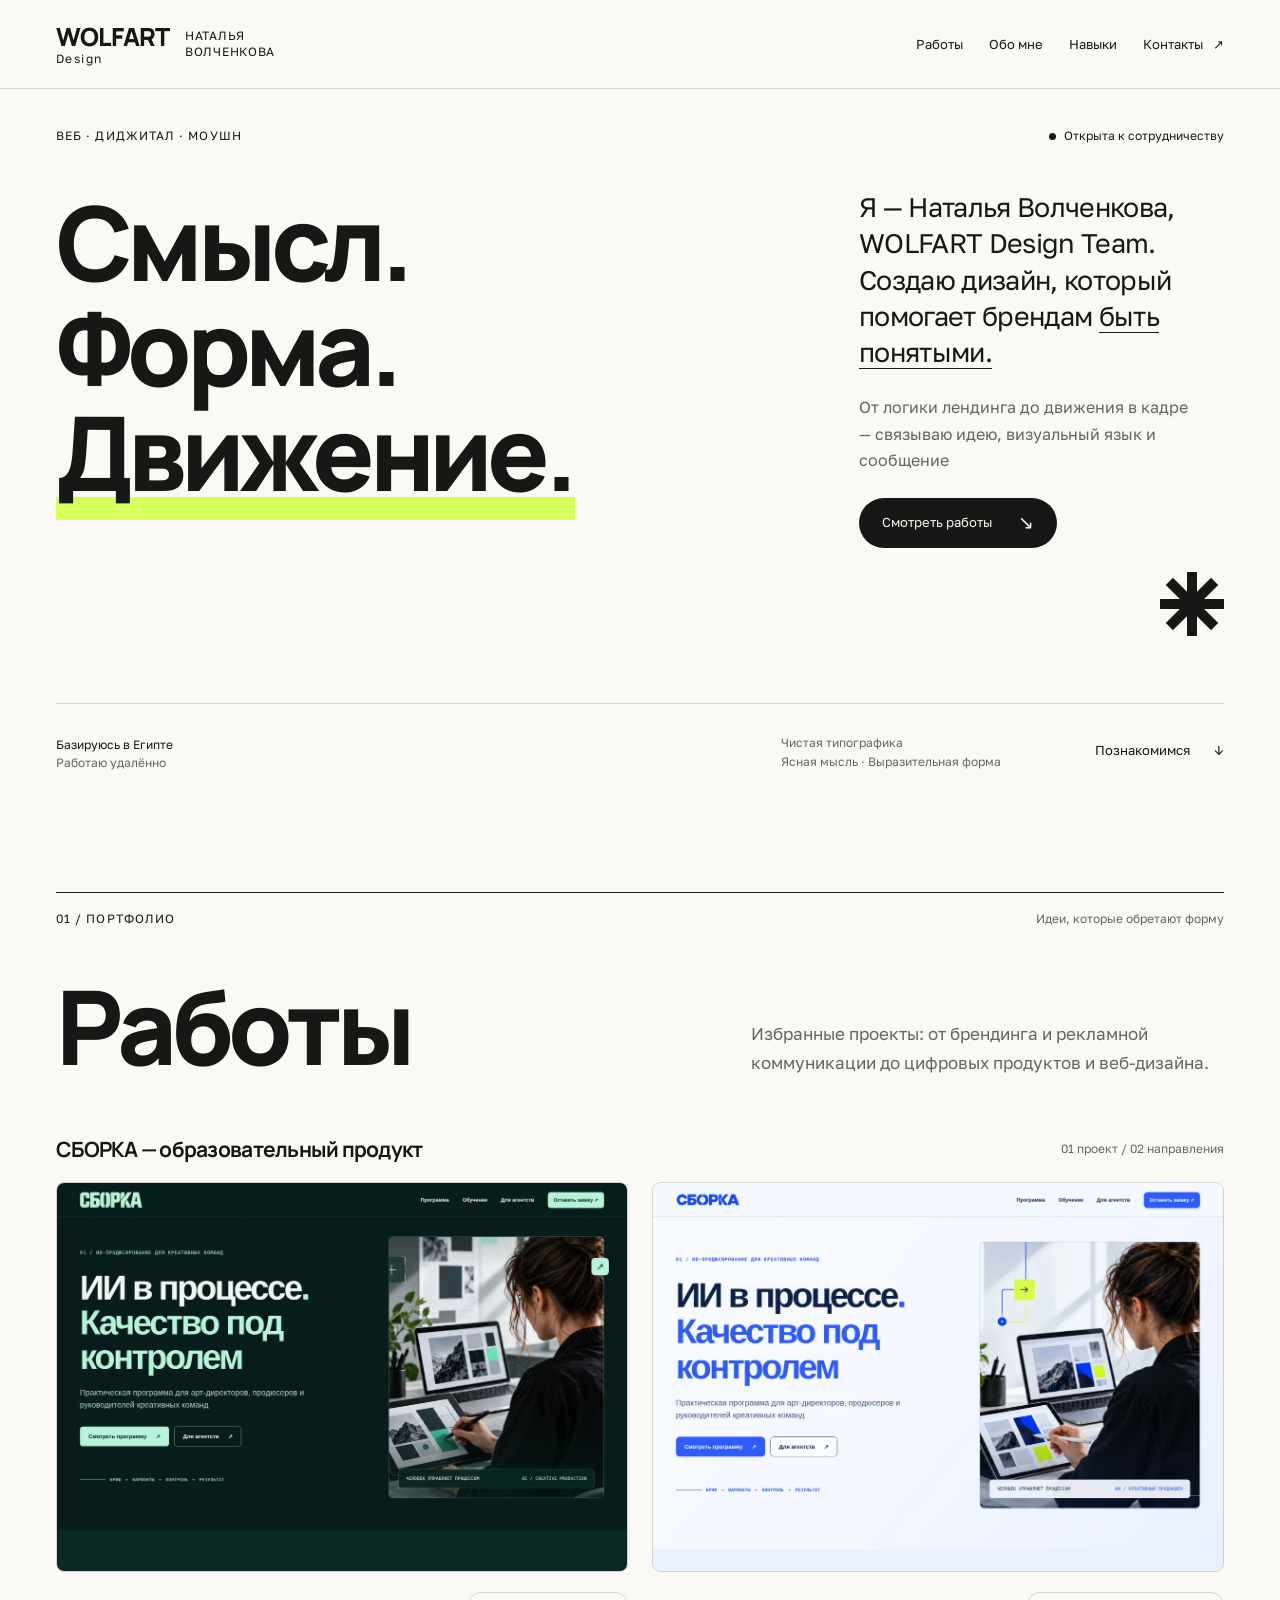
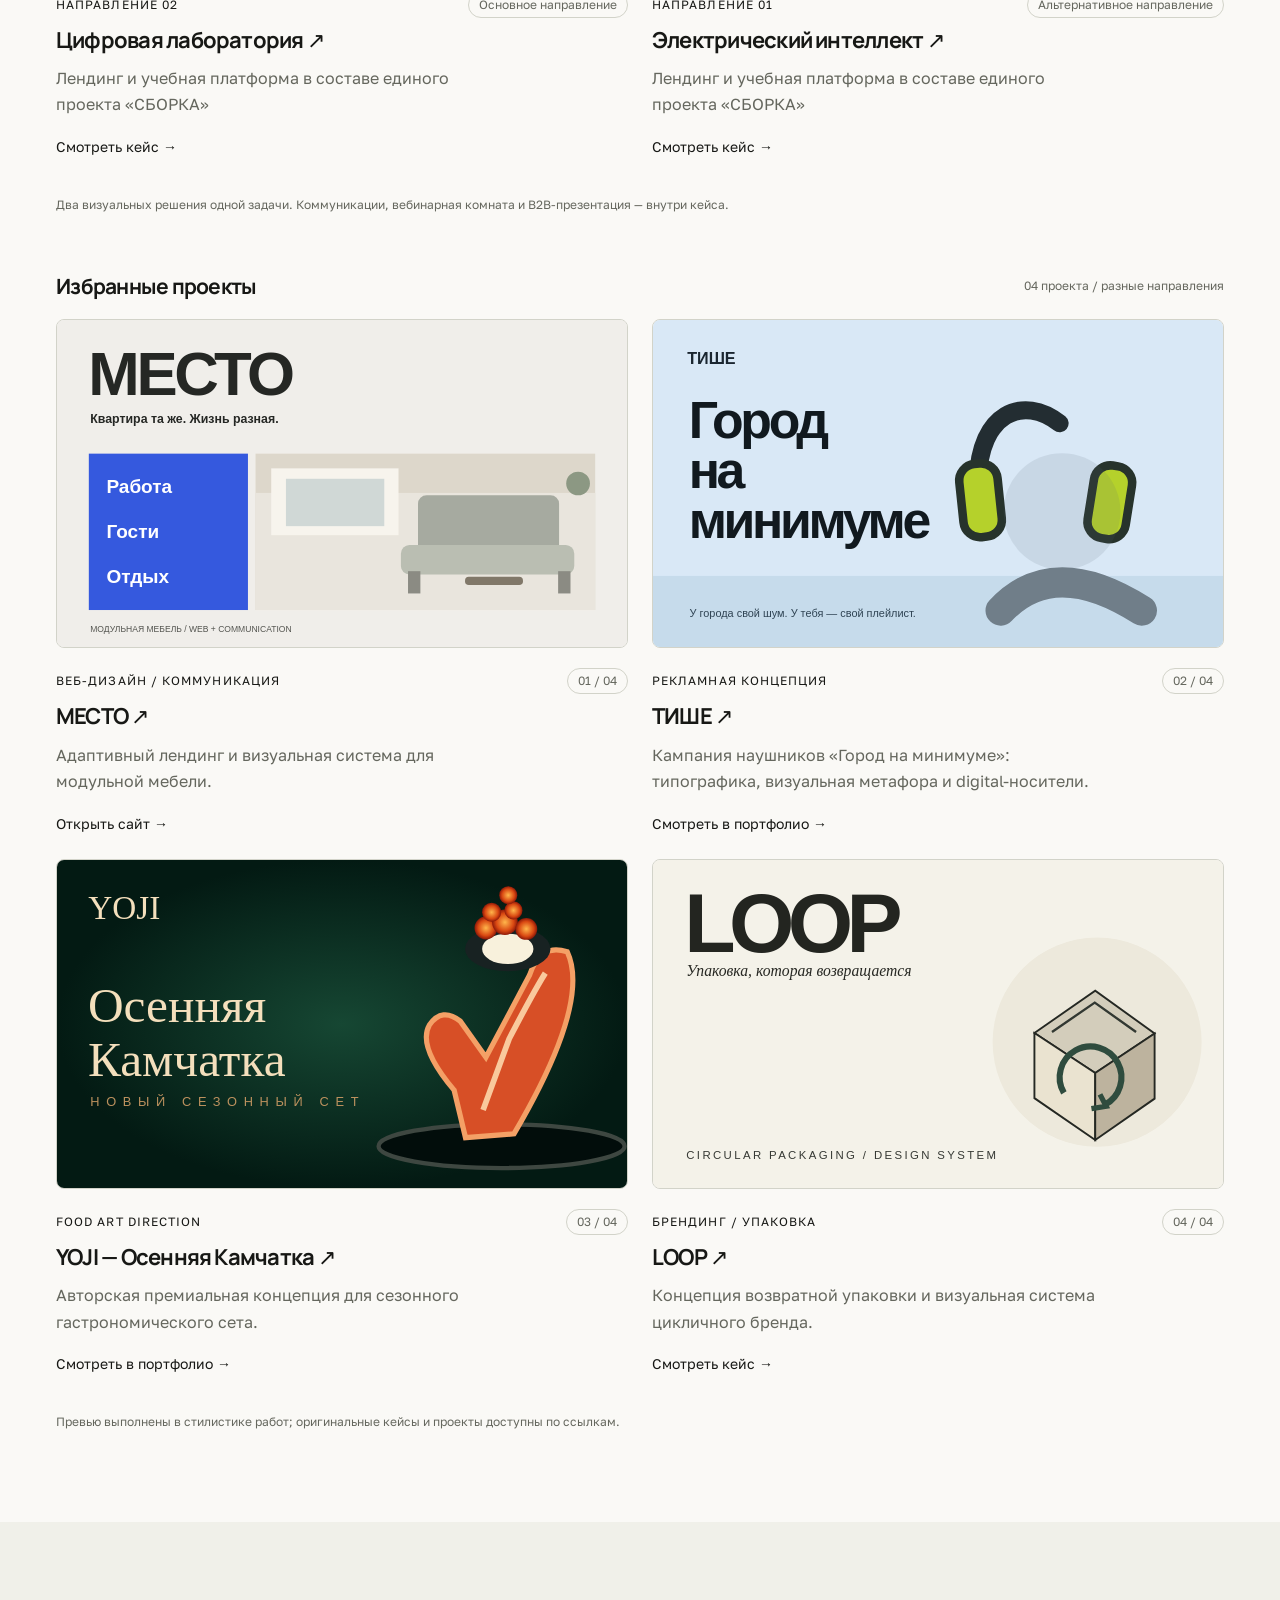
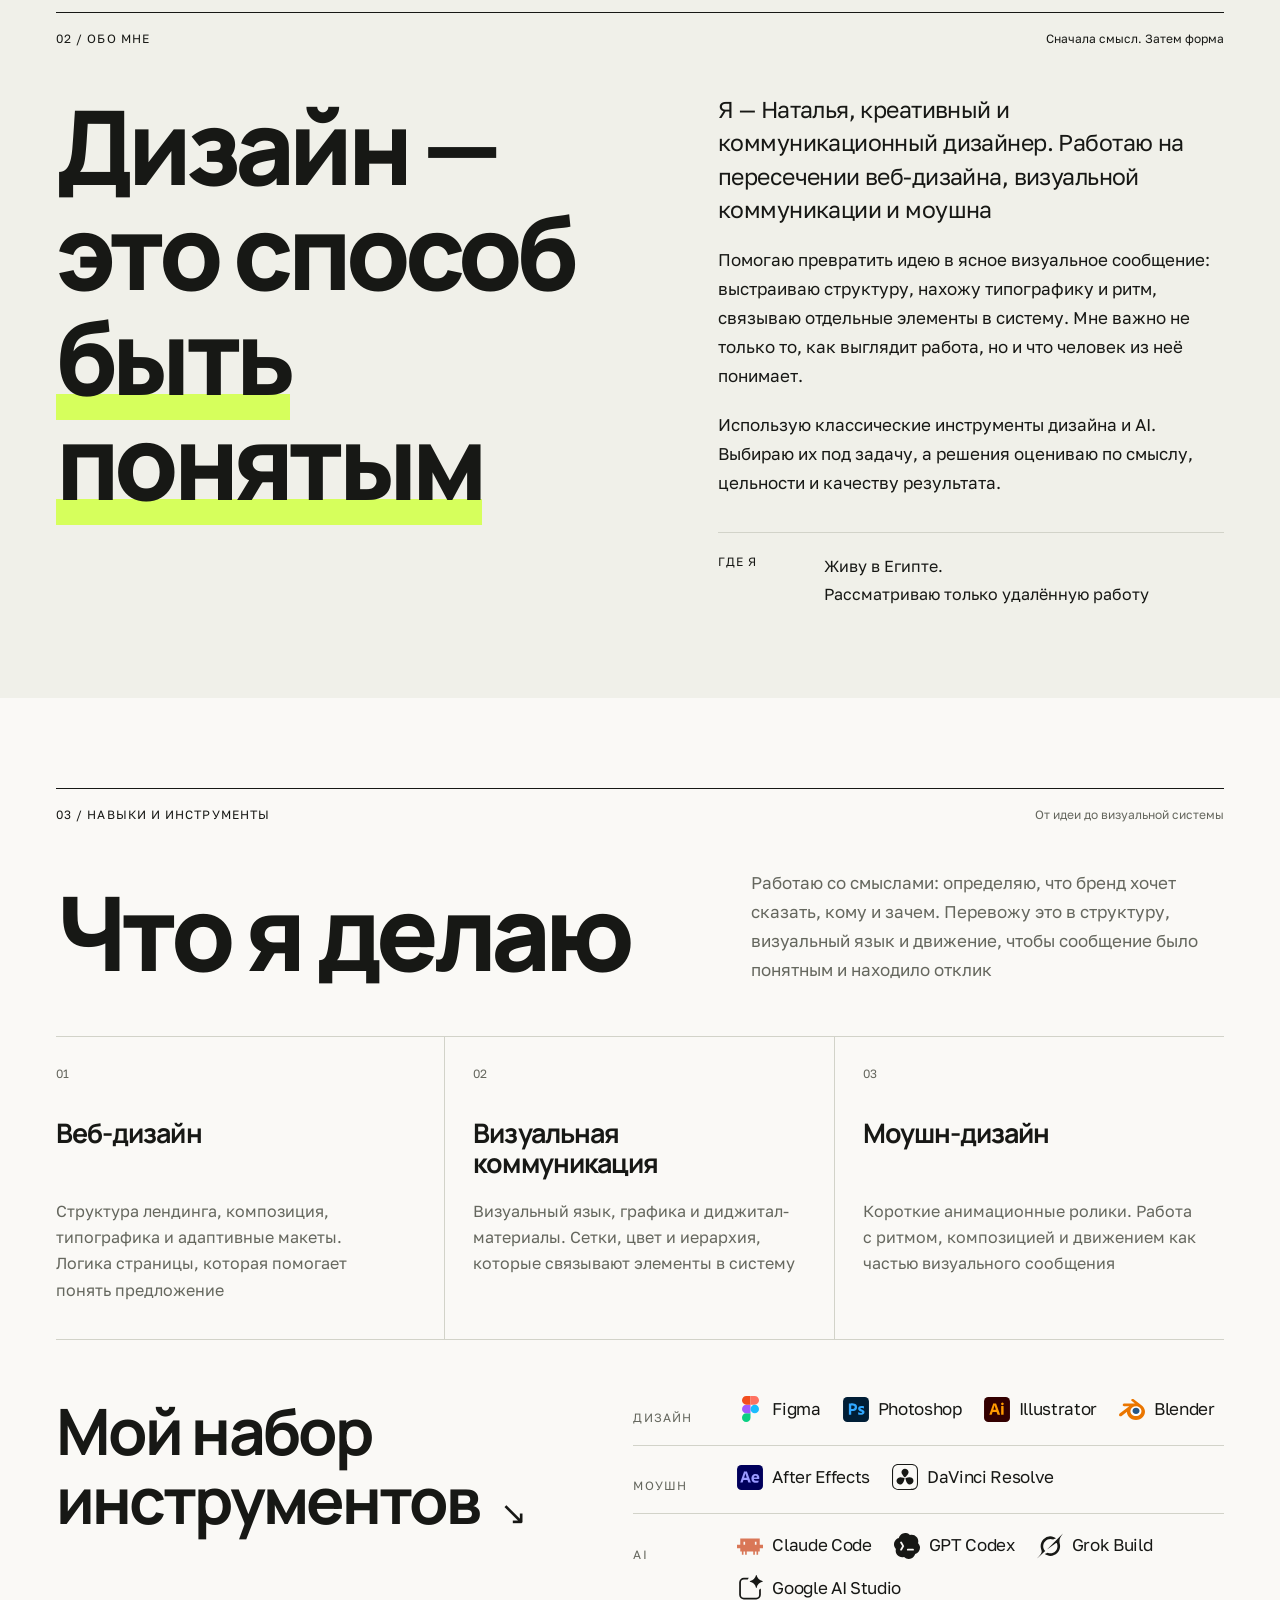
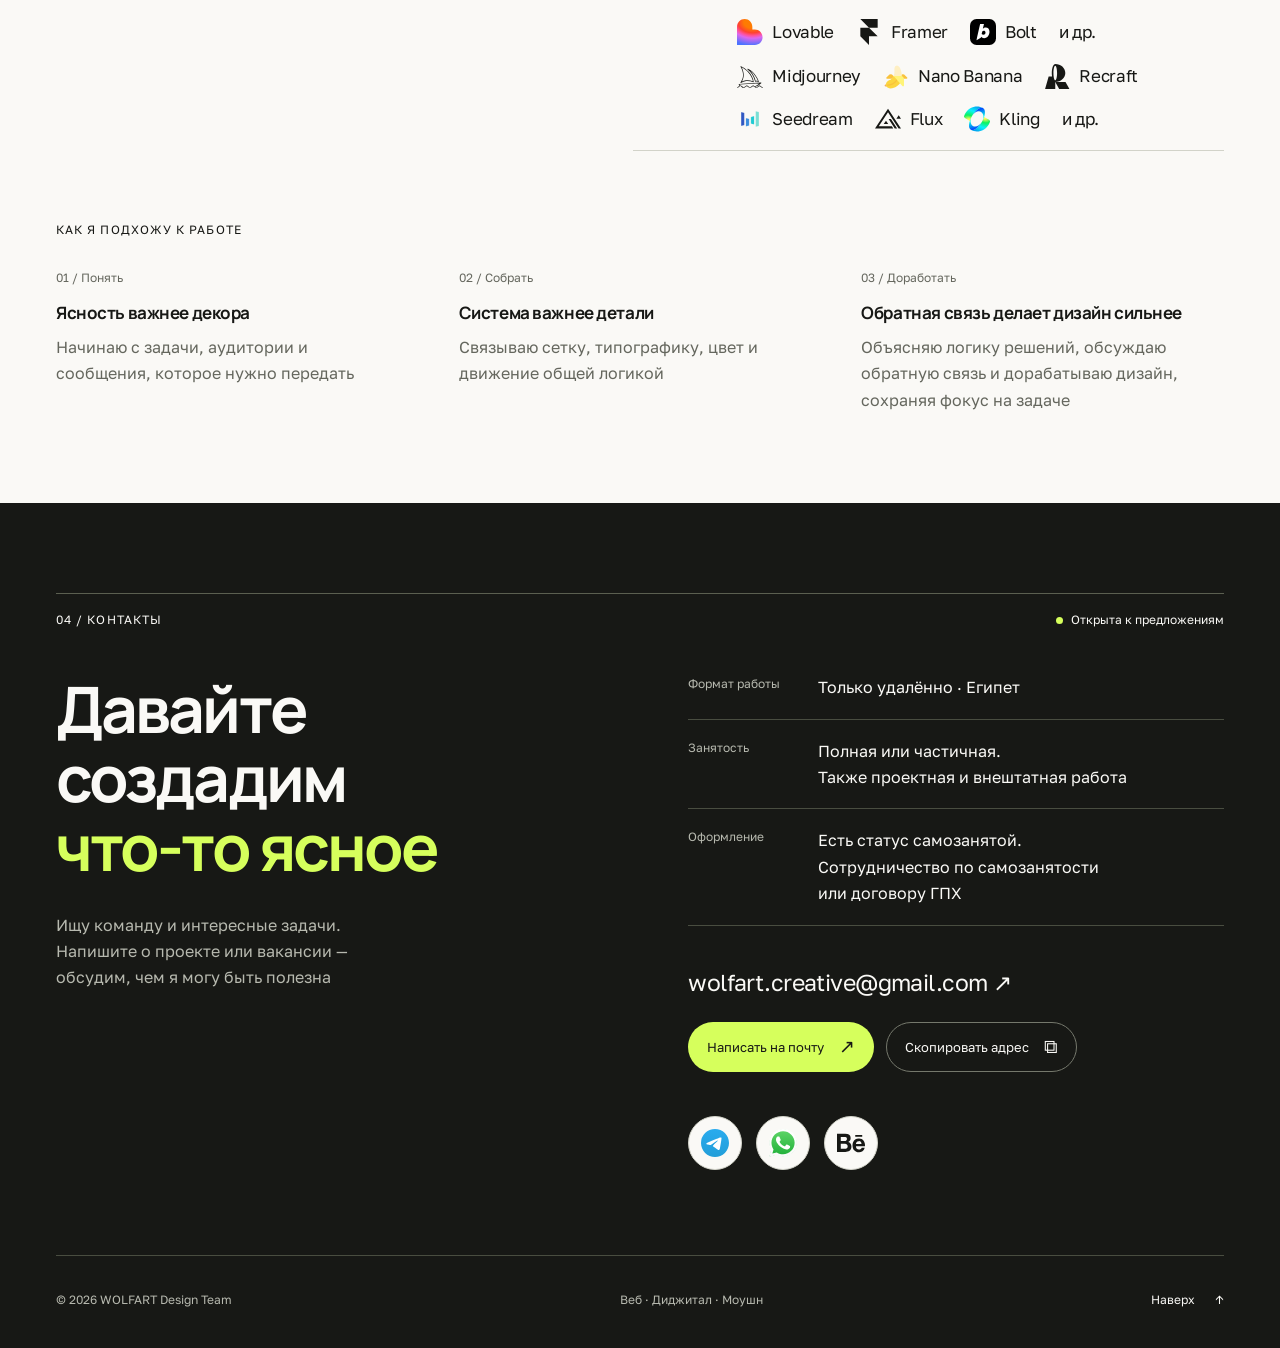
==== index.html @ 4d8ac39a "Expand SMYSL portfolio with four featured projects" ====
<!doctype html>
<html lang="ru">
<head>
  <meta charset="utf-8">
  <meta name="viewport" content="width=device-width, initial-scale=1">
  <meta name="theme-color" content="#faf9f6">
  <title>Наталья Волченкова — веб, коммуникационный и моушн-дизайн</title>
  <meta name="description" content="Наталья Волченкова — креативный и коммуникационный дизайнер, WOLFART Design Team. Веб-дизайн, визуальные системы и моушн. Удалённая работа из Египта: полная, частичная и проектная занятость.">
  <meta property="og:type" content="website">
  <meta property="og:locale" content="ru_RU">
  <meta property="og:site_name" content="WOLFART Design Team · Наталья Волченкова">
  <meta property="og:title" content="Наталья Волченкова — смысл, форма, движение">
  <meta property="og:description" content="Веб-дизайн, визуальные системы и моушн. О дизайнере, работах и сотрудничестве.">
  <meta property="og:image" content="https://wolfcubmusic.github.io/smysl/assets--social-preview.png">
  <meta property="og:image:width" content="1200">
  <meta property="og:image:height" content="630">
  <meta property="og:image:alt" content="Наталья Волченкова. Смысл. Форма. Движение.">
  <meta name="twitter:card" content="summary_large_image">
  <meta name="twitter:title" content="Наталья Волченкова — смысл, форма, движение">
  <meta name="twitter:description" content="Веб-дизайн, визуальные системы и моушн.">
  <meta name="twitter:image" content="https://wolfcubmusic.github.io/smysl/assets--social-preview.png">
  <link rel="icon" href="assets--favicon.svg" type="image/svg+xml">
  <link rel="preload" href="assets--fonts--golos-text-cyrillic.woff2" as="font" type="font/woff2" crossorigin>
  <link rel="preload" href="assets--fonts--manrope-cyrillic.woff2" as="font" type="font/woff2" crossorigin>
  <link rel="stylesheet" href="assets--fonts.css">
  <link rel="stylesheet" href="assets--styles.css">
  <script src="assets--main.js" defer></script>
</head>
<body>
  <a class="skip-link" href="#main">Перейти к содержимому</a>
  <header class="site-header">
    <div class="shell header-inner">
      <a class="identity" href="#home" aria-label="Наталья Волченкова — в начало">
        <span class="identity-brand" aria-hidden="true">WOLFART<span>Design</span></span>
        <span class="identity-name">НАТАЛЬЯ<br>ВОЛЧЕНКОВА</span>
      </a>
      <nav class="site-nav" aria-label="Основная навигация">
        <a href="#work">Работы</a>
        <a href="#about">Обо мне</a>
        <a href="#skills">Навыки</a>
        <a href="#contact">Контакты <span aria-hidden="true">↗</span></a>
      </nav>
    </div>
  </header>

  <main id="main" tabindex="-1">
    <section class="hero shell" id="home" aria-labelledby="hero-title">
      <div class="hero-top">
        <p class="eyebrow">Веб · Диджитал · Моушн</p>
        <p class="availability"><span aria-hidden="true"></span>Открыта к сотрудничеству</p>
      </div>
      <div class="hero-grid">
        <h1 id="hero-title">Смысл.<br>Форма.<br><span class="highlight">Движение.</span></h1>
        <div class="hero-aside">
          <div class="asterisk" aria-hidden="true"><i></i><i></i><i></i><i></i></div>
          <p class="hero-pitch">Я — Наталья Волченкова,<br>WOLFART Design Team.<br>Создаю дизайн, который помогает брендам <em>быть понятыми.</em></p>
          <p class="hero-note">От логики лендинга до движения в кадре — связываю идею, визуальный язык и сообщение</p>
          <a class="button button-dark" href="#work">Смотреть работы <span aria-hidden="true">↘</span></a>
        </div>
      </div>
      <div class="hero-bottom">
        <p class="mono">Базируюсь в Египте<br><span class="muted">Работаю удалённо</span></p>
        <p class="hero-caption">Чистая типографика<br>Ясная мысль · Выразительная форма</p>
        <a class="text-link" href="#about">Познакомимся <span aria-hidden="true">↓</span></a>
      </div>
    </section>

    <section class="section shell" id="work" aria-labelledby="work-title">
      <div class="section-label"><span class="eyebrow">01 / Портфолио</span><span class="mono muted">Идеи, которые обретают форму</span></div>
      <div class="section-heading">
        <h2 id="work-title">Работы</h2>
        <p class="section-intro">Избранные проекты: от брендинга и рекламной коммуникации до цифровых продуктов и веб-дизайна.</p>
      </div>

      <div class="collection-heading landing-heading"><h3>СБОРКА — образовательный продукт</h3><span class="mono muted">01 проект / 02 направления</span></div><div class="landing-grid"><article class="project" id="landing-green" aria-labelledby="green-title"><a class="real-preview" href="projects--sborka--index.html#green" aria-label="СБОРКА — Цифровая лаборатория: открыть кейс"><img src="projects--sborka--images--green-cover.webp" alt="Первый экран лендинга СБОРКА — Цифровая лаборатория" loading="lazy" width="1200" height="817"></a><div class="project-meta"><span class="eyebrow">Направление 02</span><span class="status">Основное направление</span></div><h4 id="green-title"><a href="projects--sborka--index.html#green">Цифровая лаборатория ↗</a></h4><p>Лендинг и учебная платформа в составе единого проекта «СБОРКА»</p><a class="case-card-link" href="projects--sborka--index.html#green">Смотреть кейс →</a></article><article class="project" id="landing-blue" aria-labelledby="blue-title"><a class="real-preview" href="projects--sborka--index.html#blue" aria-label="СБОРКА — Электрический интеллект: открыть кейс"><img src="projects--sborka--images--blue-cover.webp" alt="Первый экран лендинга СБОРКА — Электрический интеллект" loading="lazy" width="1200" height="817"></a><div class="project-meta"><span class="eyebrow">Направление 01</span><span class="status">Альтернативное направление</span></div><h4 id="blue-title"><a href="projects--sborka--index.html#blue">Электрический интеллект ↗</a></h4><p>Лендинг и учебная платформа в составе единого проекта «СБОРКА»</p><a class="case-card-link" href="projects--sborka--index.html#blue">Смотреть кейс →</a></article></div><p class="portfolio-note">Два визуальных решения одной задачи. Коммуникации, вебинарная комната и B2B-презентация — внутри кейса.</p>
<div class="collection-heading landing-heading"><h3>Избранные проекты</h3><span class="mono muted">04 проекта / разные направления</span></div>
<div class="landing-grid selected-work-grid">
<article class="project selected-work-card"><a class="real-preview" href="https://wolfcubmusic.github.io/mesto/"  aria-label="МЕСТО — открыть проект"><img src="assets--case-mesto.svg" alt="Иллюстративное превью проекта МЕСТО" loading="lazy" width="1200" height="690"></a><div class="project-meta"><span class="eyebrow">Веб-дизайн / коммуникация</span><span class="status">01 / 04</span></div><h4><a href="https://wolfcubmusic.github.io/mesto/" >МЕСТО ↗</a></h4><p>Адаптивный лендинг и визуальная система для модульной мебели.</p><a class="case-card-link" href="https://wolfcubmusic.github.io/mesto/" >Открыть сайт →</a></article>
<article class="project selected-work-card"><a class="real-preview" href="https://www.behance.net/natalyavolchen1" target="_blank" rel="noopener noreferrer" aria-label="ТИШЕ — открыть проект"><img src="assets--case-tishe.svg" alt="Иллюстративное превью проекта ТИШЕ" loading="lazy" width="1200" height="690"></a><div class="project-meta"><span class="eyebrow">Рекламная концепция</span><span class="status">02 / 04</span></div><h4><a href="https://www.behance.net/natalyavolchen1" target="_blank" rel="noopener noreferrer">ТИШЕ ↗</a></h4><p>Кампания наушников «Город на минимуме»: типографика, визуальная метафора и digital-носители.</p><a class="case-card-link" href="https://www.behance.net/natalyavolchen1" target="_blank" rel="noopener noreferrer">Смотреть в портфолио →</a></article>
<article class="project selected-work-card"><a class="real-preview" href="https://www.behance.net/natalyavolchen1" target="_blank" rel="noopener noreferrer" aria-label="YOJI — Осенняя Камчатка — открыть проект"><img src="assets--case-yoji.svg" alt="Иллюстративное превью проекта YOJI — Осенняя Камчатка" loading="lazy" width="1200" height="690"></a><div class="project-meta"><span class="eyebrow">Food art direction</span><span class="status">03 / 04</span></div><h4><a href="https://www.behance.net/natalyavolchen1" target="_blank" rel="noopener noreferrer">YOJI — Осенняя Камчатка ↗</a></h4><p>Авторская премиальная концепция для сезонного гастрономического сета.</p><a class="case-card-link" href="https://www.behance.net/natalyavolchen1" target="_blank" rel="noopener noreferrer">Смотреть в портфолио →</a></article>
<article class="project selected-work-card"><a class="real-preview" href="https://www.behance.net/gallery/256850745/LOOP-upakovka-kotoraja-vozvrashhaetsja" target="_blank" rel="noopener noreferrer" aria-label="LOOP — открыть проект"><img src="assets--case-loop.svg" alt="Иллюстративное превью проекта LOOP" loading="lazy" width="1200" height="690"></a><div class="project-meta"><span class="eyebrow">Брендинг / упаковка</span><span class="status">04 / 04</span></div><h4><a href="https://www.behance.net/gallery/256850745/LOOP-upakovka-kotoraja-vozvrashhaetsja" target="_blank" rel="noopener noreferrer">LOOP ↗</a></h4><p>Концепция возвратной упаковки и визуальная система цикличного бренда.</p><a class="case-card-link" href="https://www.behance.net/gallery/256850745/LOOP-upakovka-kotoraja-vozvrashhaetsja" target="_blank" rel="noopener noreferrer">Смотреть кейс →</a></article>
</div>
<p class="portfolio-note">Превью выполнены в стилистике работ; оригинальные кейсы и проекты доступны по ссылкам.</p>

      </section>

    <section class="about-section" id="about" aria-labelledby="about-title">
      <div class="shell section">
        <div class="section-label"><span class="eyebrow">02 / Обо мне</span><span class="mono">Сначала смысл. Затем форма</span></div>
        <div class="about-grid">
          <h2 id="about-title">Дизайн —<br>это способ<br><span class="underlined">быть понятым</span></h2>
          <div class="about-copy">
            <p class="lead">Я — Наталья, креативный и коммуникационный дизайнер. Работаю на пересечении веб-дизайна, визуальной коммуникации и моушна</p>
            <p>Помогаю превратить идею в ясное визуальное сообщение: выстраиваю структуру, нахожу типографику и ритм, связываю отдельные элементы в систему. Мне важно не только то, как выглядит работа, но и что человек из неё понимает.</p>
            <p>Использую классические инструменты дизайна и AI. Выбираю их под задачу, а решения оцениваю по смыслу, цельности и качеству результата.</p>
            <div class="about-fact"><span class="eyebrow">Где я</span><p>Живу в Египте.<br>Рассматриваю только удалённую работу</p></div>
          </div>
        </div>
      </div>
    </section>

    <section class="section shell" id="skills" aria-labelledby="skills-title">
      <div class="section-label"><span class="eyebrow">03 / Навыки и инструменты</span><span class="mono muted">От идеи до визуальной системы</span></div>
      <div class="section-heading"><h2 id="skills-title">Что я делаю</h2><p class="section-intro">Работаю со смыслами: определяю, что бренд хочет сказать, кому и зачем. Перевожу это в структуру, визуальный язык и движение, чтобы сообщение было понятным и находило отклик</p></div>
      <div class="skills-grid">
        <article class="skill"><span class="skill-number mono">01</span><h3>Веб-дизайн</h3><p>Структура лендинга, композиция, типографика и адаптивные макеты. Логика страницы, которая помогает понять предложение</p></article>
        <article class="skill"><span class="skill-number mono">02</span><h3>Визуальная <br>коммуникация</h3><p>Визуальный язык, графика и диджитал-материалы. Сетки, цвет и иерархия, которые связывают элементы в систему</p></article>
        <article class="skill"><span class="skill-number mono">03</span><h3>Моушн-дизайн</h3><p>Короткие анимационные ролики. Работа с ритмом, композицией и движением как частью визуального сообщения</p></article>
      </div>
      <div class="toolbox">
        <h3>Мой набор <br>инструментов <span aria-hidden="true">↘</span></h3>
        <div class="tool-groups">
          <div class="tool-row"><span class="eyebrow muted">Дизайн</span><ul aria-label="Инструменты дизайна"><li class="app-tool"><img src="assets--icons--figma.svg" alt="" width="26" height="26" loading="lazy" decoding="async"><span>Figma</span></li><li class="app-tool"><img src="assets--icons--photoshop.svg" alt="" width="26" height="26" loading="lazy" decoding="async"><span>Photoshop</span></li><li class="app-tool"><img src="assets--icons--illustrator.svg" alt="" width="26" height="26" loading="lazy" decoding="async"><span>Illustrator</span></li><li class="app-tool"><img src="assets--icons--blender.svg" alt="" width="26" height="26" loading="lazy" decoding="async"><span>Blender</span></li></ul></div>
          <div class="tool-row"><span class="eyebrow muted">Моушн</span><ul aria-label="Инструменты моушн-дизайна"><li class="app-tool"><img src="assets--icons--after-effects.svg" alt="" width="26" height="26" loading="lazy" decoding="async"><span>After Effects</span></li><li class="app-tool"><img src="assets--icons--davinciresolve.svg" alt="" width="26" height="26" loading="lazy" decoding="async"><span>DaVinci Resolve</span></li></ul></div>
          <div class="tool-row"><span class="eyebrow muted">AI</span><div class="ai-tool-groups" role="group" aria-label="AI-инструменты">
            <ul aria-label="AI-инструменты для кода"><li class="app-tool"><img src="assets--icons--claudecode-color.svg" alt="" width="26" height="26" loading="lazy" decoding="async"><span>Claude Code</span></li><li class="app-tool"><img src="assets--icons--codex.svg" alt="" width="26" height="26" loading="lazy" decoding="async"><span>GPT Codex</span></li><li class="app-tool"><img src="assets--icons--grok.svg" alt="" width="26" height="26" loading="lazy" decoding="async"><span>Grok Build</span></li><li class="app-tool"><img src="assets--icons--aistudio.svg" alt="" width="26" height="26" loading="lazy" decoding="async"><span>Google AI Studio</span></li></ul>
            <ul aria-label="AI-инструменты для сайтов"><li class="app-tool"><img src="assets--icons--lovable-color.svg" alt="" width="26" height="26" loading="lazy" decoding="async"><span>Lovable</span></li><li class="app-tool"><img src="assets--icons--framer.svg" alt="" width="26" height="26" loading="lazy" decoding="async"><span>Framer</span></li><li class="app-tool"><img src="assets--icons--bolt.svg" alt="" width="26" height="26" loading="lazy" decoding="async"><span>Bolt</span></li><li>и др.</li></ul>
            <ul aria-label="AI-инструменты для изображений и видео"><li class="app-tool"><img src="assets--icons--midjourney.svg" alt="" width="26" height="26" loading="lazy" decoding="async"><span>Midjourney</span></li><li class="app-tool"><img src="assets--icons--nanobanana-color.svg" alt="" width="26" height="26" loading="lazy" decoding="async"><span>Nano Banana</span></li><li class="app-tool"><img src="assets--icons--recraft.svg" alt="" width="26" height="26" loading="lazy" decoding="async"><span>Recraft</span></li><li class="app-tool"><img src="assets--icons--seedream.ico" alt="" width="26" height="26" loading="lazy" decoding="async"><span>Seedream</span></li><li class="app-tool"><img src="assets--icons--flux.svg" alt="" width="26" height="26" loading="lazy" decoding="async"><span>Flux</span></li><li class="app-tool"><img src="assets--icons--kling-color.svg" alt="" width="26" height="26" loading="lazy" decoding="async"><span>Kling</span></li><li>и др.</li></ul>
          </div></div>
        </div>
      </div>
      <div class="principles">
        <h3 class="eyebrow">Как я подхожу к работе</h3>
        <div class="principle-grid">
          <div><span class="mono muted">01 / Понять</span><h4>Ясность важнее декора</h4><p>Начинаю с задачи, аудитории и сообщения, которое нужно передать</p></div>
          <div><span class="mono muted">02 / Собрать</span><h4>Система важнее детали</h4><p>Связываю сетку, типографику, цвет и движение общей логикой</p></div>
          <div><span class="mono muted">03 / Доработать</span><h4>Обратная связь делает дизайн сильнее</h4><p>Объясняю логику решений, обсуждаю обратную связь и дорабатываю дизайн, сохраняя фокус на задаче</p></div>
        </div>
      </div>
    </section>

    <section class="contact-section" id="contact" aria-labelledby="contact-title">
      <div class="shell section">
        <div class="section-label"><span class="eyebrow">04 / Контакты</span><span class="availability"><span aria-hidden="true"></span>Открыта к предложениям</span></div>
        <div class="contact-grid">
          <div class="contact-heading"><h2 id="contact-title">Давайте<br>создадим<br><span>что-то ясное</span></h2><p>Ищу команду и интересные задачи.<br>Напишите о проекте или вакансии — обсудим, чем я могу быть полезна</p></div>
          <div class="contact-details">
            <dl class="work-terms">
              <div><dt>Формат работы</dt><dd>Только удалённо · Египет</dd></div>
              <div><dt>Занятость</dt><dd>Полная или частичная.<br>Также проектная и внештатная работа</dd></div>
              <div><dt>Оформление</dt><dd>Есть статус самозанятой.<br>Сотрудничество по самозанятости<br>или договору ГПХ</dd></div>
            </dl>
            <div class="contact-actions">
              <a class="contact-email" href="mailto:wolfart.creative@gmail.com">wolfart.creative@<wbr>gmail.com <span aria-hidden="true">↗</span></a>
              <div class="contact-buttons"><a class="button button-lime" href="mailto:wolfart.creative@gmail.com">Написать на почту <span aria-hidden="true">↗</span></a><button class="button button-outline" id="copy-email" type="button" hidden>Скопировать адрес <span aria-hidden="true">⧉</span></button></div>
              <p class="copy-status" id="copy-status" role="status" aria-live="polite" aria-atomic="true"></p>
              <nav class="social-links" aria-label="Связь и портфолио">
                <a class="social-link" href="https://t.me/diana_ryte" target="_blank" rel="noopener noreferrer" aria-label="Написать в Telegram (откроется в новой вкладке)" title="Telegram"><img src="assets--icons--telegram.svg" alt="" width="28" height="28"></a>
                <a class="social-link" href="https://wa.me/381677260327" target="_blank" rel="noopener noreferrer" aria-label="Написать в WhatsApp (откроется в новой вкладке)" title="WhatsApp"><img src="assets--icons--whatsapp.svg" alt="" width="28" height="28"></a>
                <a class="social-link" href="https://www.behance.net/natalyavolchen1" target="_blank" rel="noopener noreferrer" aria-label="Открыть портфолио на Behance (откроется в новой вкладке)" title="Behance"><img src="assets--icons--behance.svg" alt="" width="28" height="28"></a>
              </nav>
            </div>
          </div>
        </div>
        <footer class="site-footer"><p>© <span id="year">2026</span> WOLFART Design Team</p><p>Веб · Диджитал · Моушн</p><a href="#home">Наверх <span aria-hidden="true">↑</span></a></footer>
      </div>
    </section>
  </main>
</body>
</html>
---- assets--fonts.css ----
/* Golos Text: cyrillic-ext */
@font-face {
  font-family: 'Golos Text';
  font-style: normal;
  font-weight: 400 900;
  font-display: swap;
  src: url(assets--fonts--golos-text-cyrillic-ext.woff2) format('woff2');
  unicode-range: U+0460-052F, U+1C80-1C8A, U+20B4, U+2DE0-2DFF, U+A640-A69F, U+FE2E-FE2F;
}

/* Golos Text: cyrillic */
@font-face {
  font-family: 'Golos Text';
  font-style: normal;
  font-weight: 400 900;
  font-display: swap;
  src: url(assets--fonts--golos-text-cyrillic.woff2) format('woff2');
  unicode-range: U+0301, U+0400-045F, U+0490-0491, U+04B0-04B1, U+2116;
}

/* Golos Text: latin-ext */
@font-face {
  font-family: 'Golos Text';
  font-style: normal;
  font-weight: 400 900;
  font-display: swap;
  src: url(assets--fonts--golos-text-latin-ext.woff2) format('woff2');
  unicode-range: U+0100-02BA, U+02BD-02C5, U+02C7-02CC, U+02CE-02D7, U+02DD-02FF, U+0304, U+0308, U+0329, U+1D00-1DBF, U+1E00-1E9F, U+1EF2-1EFF, U+2020, U+20A0-20AB, U+20AD-20C4, U+2113, U+2C60-2C7F, U+A720-A7FF;
}

/* Golos Text: latin */
@font-face {
  font-family: 'Golos Text';
  font-style: normal;
  font-weight: 400 900;
  font-display: swap;
  src: url(assets--fonts--golos-text-latin.woff2) format('woff2');
  unicode-range: U+0000-00FF, U+0131, U+0152-0153, U+02BB-02BC, U+02C6, U+02DA, U+02DC, U+0304, U+0308, U+0329, U+2000-206F, U+20AC, U+2122, U+2191, U+2193, U+2212, U+2215, U+FEFF, U+FFFD;
}

/* Manrope: cyrillic-ext */
@font-face {
  font-family: 'Manrope';
  font-style: normal;
  font-weight: 400 800;
  font-display: swap;
  src: url(assets--fonts--manrope-cyrillic-ext.woff2) format('woff2');
  unicode-range: U+0460-052F, U+1C80-1C8A, U+20B4, U+2DE0-2DFF, U+A640-A69F, U+FE2E-FE2F;
}

/* Manrope: cyrillic */
@font-face {
  font-family: 'Manrope';
  font-style: normal;
  font-weight: 400 800;
  font-display: swap;
  src: url(assets--fonts--manrope-cyrillic.woff2) format('woff2');
  unicode-range: U+0301, U+0400-045F, U+0490-0491, U+04B0-04B1, U+2116;
}

/* Manrope: latin-ext */
@font-face {
  font-family: 'Manrope';
  font-style: normal;
  font-weight: 400 800;
  font-display: swap;
  src: url(assets--fonts--manrope-latin-ext.woff2) format('woff2');
  unicode-range: U+0100-02BA, U+02BD-02C5, U+02C7-02CC, U+02CE-02D7, U+02DD-02FF, U+0304, U+0308, U+0329, U+1D00-1DBF, U+1E00-1E9F, U+1EF2-1EFF, U+2020, U+20A0-20AB, U+20AD-20C4, U+2113, U+2C60-2C7F, U+A720-A7FF;
}

/* Manrope: latin */
@font-face {
  font-family: 'Manrope';
  font-style: normal;
  font-weight: 400 800;
  font-display: swap;
  src: url(assets--fonts--manrope-latin.woff2) format('woff2');
  unicode-range: U+0000-00FF, U+0131, U+0152-0153, U+02BB-02BC, U+02C6, U+02DA, U+02DC, U+0304, U+0308, U+0329, U+2000-206F, U+20AC, U+2122, U+2191, U+2193, U+2212, U+2215, U+FEFF, U+FFFD;
}
---- assets--styles.css ----
/* WOLFART Design Team — static portfolio. No remote fonts or runtime dependencies. */
:root {
  --paper:#FAF9F6;
  --surface:#F0F0E9;
  --accent-hover:#E6FF9A;
  --focus:#365DC0;
  --font-body:"Golos Text",Arial,sans-serif;
  --font-display:"Manrope","Golos Text",Arial,sans-serif;
  --ink:#171815;
  --muted:#65675e;
  --line:#d2d3c9;
  --lime:#d6ff5c;
  --dark-muted:#b7b9af;
  --shell:1320px;
  --header-offset:110px;
  color-scheme:light;
  font-family:var(--font-body);
  color:var(--ink);
  background:var(--paper);
  font-synthesis:none
}
*,*::before,*::after {
  box-sizing:border-box
}
html {
  scroll-behavior:smooth;
  scroll-padding-top:var(--header-offset)
}
body {
  margin:0;
  line-height:1.55;
  -webkit-font-smoothing:antialiased
}
::selection {
  color:var(--ink);
  background:var(--lime)
}
a {
  color:inherit;
  text-decoration:none
}
button {
  font:inherit;
  cursor:pointer
}
button:disabled {
  cursor:wait
}
button,a {
  -webkit-tap-highlight-color:transparent
}
:focus-visible {
  outline:3px solid var(--focus);
  outline-offset:5px
}
.contact-section :focus-visible {
  outline-color:var(--lime)
}
h1,h2,h3,h4,p {
  margin:0
}
h1,h2,h3,h4 {
  font-family:var(--font-display);
  font-weight:700;
  line-height:1.05
}
p {
  overflow-wrap:anywhere
}
ul {
  margin:0;
  padding:0;
  list-style:none
}
img,video {
  display:block;
  width:100%;
  height:auto
}
video {
  background:var(--ink)
}
[hidden] {
  display:none!important
}
.shell {
  width:min(var(--shell),calc(100% - 112px));
  margin-inline:auto
}
.mono,.eyebrow,.site-nav,.status,.visual-label,.visual-bottom,.portfolio-note,.site-footer,.button,.text-link,.availability {
  font-family:var(--font-body)
}
.mono {
  font-size:12px;
  line-height:1.5
}
.eyebrow {
  font-size:12px;
  font-weight:400;
  line-height:1.5;
  letter-spacing:.09em;
  text-transform:uppercase
}
.muted {
  color:var(--muted)
}
.sr-only {
  position:absolute;
  width:1px;
  height:1px;
  padding:0;
  margin:-1px;
  overflow:hidden;
  clip-path:inset(50%);
  white-space:nowrap;
  border:0
}
.skip-link {
  position:fixed;
  left:16px;
  top:12px;
  z-index:100;
  background:var(--lime);
  padding:12px 18px;
  transform:translateY(-160%)
}
.skip-link:focus {
  transform:translateY(0)
}
.site-header {
  position:sticky;
  top:0;
  z-index:20;
  background:var(--paper);
  border-bottom:1px solid var(--line)
}
.header-inner {
  min-height:88px;
  display:flex;
  align-items:center;
  justify-content:space-between;
  gap:24px
}
.identity {
  display:flex;
  align-items:center;
  gap:16px;
  min-height:48px
}
.identity-mark {
  font-weight:800;
  font-size:39px;
  line-height:1;
  letter-spacing:-.1em;
  position:relative;
  padding-right:10px
}
.identity-mark span {
  font-size:12px;
  letter-spacing:0;
  position:absolute;
  top:3px;
  right:0
}
.identity-name {
  font-size:12px;
  line-height:1.3;
  letter-spacing:.11em
}
.site-nav {
  display:flex;
  gap:26px;
  font-size:12px
}
.site-nav a {
  min-height:44px;
  display:flex;
  align-items:center;
  gap:10px;
  position:relative
}
.site-nav a::after {
  content:"";
  position:absolute;
  bottom:4px;
  left:0;
  right:0;
  height:2px;
  background:var(--ink);
  transform:scaleX(0);
  transform-origin:left;
  transition:transform .18s
}
.site-nav a:hover::after,.site-nav a[aria-current="location"]::after {
  transform:scaleX(1)
}
.hero {
  padding-top:38px;
  padding-bottom:30px
}
.hero-top,.hero-bottom,.section-label,.collection-heading {
  display:flex;
  align-items:center;
  justify-content:space-between;
  gap:24px
}
.availability {
  display:flex;
  align-items:center;
  gap:8px;
  font-size:12px;
  line-height:1.5
}
.availability>span {
  width:7px;
  height:7px;
  border-radius:50%;
  background:var(--ink);
  flex:none
}
.hero-grid {
  display:grid;
  grid-template-columns:1.5fr 1fr;
  gap:50px;
  align-items:end;
  margin-top:44px;
  margin-bottom:62px
}
h1 {
  font-size:clamp(68px,8.7vw,126px);
  line-height:.94;
  letter-spacing:-.075em;
  font-weight:800
}
.highlight {
  position:relative;
  isolation:isolate;
  white-space:nowrap
}
.highlight::after {
  content:"";
  position:absolute;
  left:0;
  right:-.03em;
  bottom:.025em;
  height:.22em;
  background:var(--lime);
  z-index:-1
}
.hero-aside {
  max-width:355px;
  justify-self:end;
  display:flex;
  flex-direction:column;
  align-items:flex-start;
  gap:24px;
  padding-bottom:5px
}
.hero-pitch {
  font-size:clamp(21px,2.1vw,29px);
  line-height:1.22;
  letter-spacing:-.035em
}
.hero-pitch em {
  font-style:normal;
  border-bottom:1px solid var(--ink)
}
.hero-note {
  font-size:14px;
  line-height:1.6;
  color:var(--muted);
  max-width:34ch
}
.asterisk {
  width:64px;
  height:64px;
  position:relative;
  margin-bottom:8px
}
.asterisk i {
  display:block;
  position:absolute;
  left:27px;
  top:0;
  width:10px;
  height:64px;
  background:var(--ink)
}
.asterisk i:nth-child(2) {
  transform:rotate(45deg)
}
.asterisk i:nth-child(3) {
  transform:rotate(90deg)
}
.asterisk i:nth-child(4) {
  transform:rotate(135deg)
}
.button {
  display:inline-flex;
  align-items:center;
  justify-content:space-between;
  gap:26px;
  min-height:50px;
  padding:13px 22px;
  border:1px solid transparent;
  border-radius:999px;
  font-size:12px;
  font-weight:400;
  line-height:1.45;
  transition:background-color .18s,color .18s
}
.button span {
  font-family:Arial,sans-serif;
  font-size:19px;
  line-height:1
}
.button-dark {
  background:var(--ink);
  color:var(--paper)
}
.button-dark:hover {
  background:#35382c
}
.button-lime {
  background:var(--lime);
  color:var(--ink)
}
.button-lime:hover {
  background:var(--accent-hover)
}
.button-outline {
  border-color:#75786c;
  background:transparent;
  color:var(--paper)
}
.button-outline:hover {
  background:#32362a
}
.hero-bottom {
  border-top:1px solid var(--line);
  padding-top:24px;
  align-items:flex-end
}
.hero-caption {
  font-size:12px;
  line-height:1.6;
  color:var(--muted);
  margin-left:auto;
  margin-right:70px
}
.text-link {
  font-size:12px;
  display:inline-flex;
  align-items:center;
  gap:24px;
  min-height:44px
}
.text-link:hover {
  text-decoration:underline;
  text-underline-offset:5px
}
.section {
  padding-block:90px
}
.section-label {
  margin-bottom:45px;
  border-top:1px solid var(--ink);
  padding-top:17px;
  align-items:flex-start
}
.section-label>.mono {
  font-size:12px;
  text-align:right
}
.section-heading {
  display:grid;
  grid-template-columns:1.2fr 1fr;
  align-items:end;
  gap:48px;
  margin-bottom:52px
}
h2 {
  font-size:clamp(42px,5vw,70px);
  letter-spacing:-.055em;
  line-height:1.02
}
.section-intro {
  max-width:43ch;
  justify-self:end;
  font-size:15px;
  line-height:1.7;
  color:var(--muted)
}
.collection-heading {
  margin-bottom:22px
}
.collection-heading h3 {
  font-size:21px;
  letter-spacing:-.035em
}
.motion-grid {
  display:grid;
  grid-template-columns:repeat(3,minmax(0,1fr));
  gap:24px
}
.project {
  min-width:0;
  scroll-margin-top:var(--header-offset)
}
.project-visual {
  position:relative;
  aspect-ratio:1.2;
  overflow:hidden
}
.visual-label,.visual-bottom {
  position:absolute;
  left:22px;
  right:22px;
  z-index:2;
  font-size:12px;
  letter-spacing:.1em;
  line-height:1.4
}
.visual-label {
  top:21px
}
.visual-bottom {
  bottom:20px
}
.visual-orbit {
  color:var(--lime);
  background:#20221b
}
.orbit {
  position:absolute;
  top:23%;
  left:15%;
  width:70%;
  height:55%;
  border:1px solid var(--lime);
  border-radius:50%;
  transform:rotate(-32deg)
}
.orbit-two {
  transform:rotate(32deg)
}
.orbit-dot {
  position:absolute;
  width:19%;
  aspect-ratio:1;
  top:39%;
  left:41%;
  border-radius:50%;
  background:var(--lime)
}
.visual-type {
  background:var(--lime);
  color:var(--ink)
}
.type-lines {
  position:absolute;
  inset:19% 0 17%;
  font-size:clamp(50px,6.4vw,92px);
  letter-spacing:-.08em;
  line-height:.67;
  font-weight:800;
  text-align:center;
  display:flex;
  flex-direction:column;
  justify-content:center
}
.type-lines>span {
  color:transparent;
  -webkit-text-stroke:1px var(--ink)
}
.visual-frames {
  background:var(--surface);
  color:var(--ink)
}
.frame {
  position:absolute;
  width:46%;
  height:46%;
  border:1px solid var(--ink);
  top:27%;
  left:27%;
  transform:rotate(-18deg)
}
.frame-two {
  transform:rotate(0deg);
  background:var(--ink)
}
.frame-three {
  transform:rotate(18deg);
  border-color:var(--lime)
}
.project-meta {
  display:flex;
  justify-content:space-between;
  align-items:center;
  gap:12px;
  margin:20px 0 10px
}
.status {
  border:1px solid var(--line);
  border-radius:20px;
  padding:3px 10px;
  font-size:12px;
  line-height:1.5;
  color:var(--muted)
}
.project h4 {
  font-size:22px;
  letter-spacing:-.035em;
  line-height:1.15;
  overflow-wrap:anywhere
}
.project p {
  margin-top:12px;
  max-width:46ch;
  font-size:13px;
  color:var(--muted);
  line-height:1.65
}
.landing-heading {
  margin-top:60px
}
.landing-grid {
  display:grid;
  grid-template-columns:1fr 1fr;
  gap:24px
}
.landing-grid .project-visual {
  aspect-ratio:1.85
}
.visual-green {
  background:#174d36;
  color:#e1ff7e
}
.visual-blue {
  background:#1645f5;
  color:#fff
}
.landing-type {
  position:absolute;
  inset:15% 9% 15%;
  display:flex;
  align-items:center;
  justify-content:space-between;
  font-size:clamp(75px,11vw,165px);
  font-weight:700;
  letter-spacing:-.1em;
  line-height:1
}
.landing-type>span {
  font-weight:400;
  font-size:.75em;
  letter-spacing:0
}
.portfolio-note {
  font-size:12px;
  line-height:1.75;
  color:var(--muted);
  margin-top:35px;
  display:flex;
  gap:12px
}
.portfolio-note>span {
  font-size:18px;
  line-height:1.15
}
.about-section {
  background:var(--surface)
}
.about-grid {
  display:grid;
  grid-template-columns:1.15fr 1fr;
  gap:80px
}
.about-grid h2 {
  font-size:clamp(38px,4.4vw,62px)
}
.underlined {
  text-decoration:none;
  background:linear-gradient(transparent 77%,var(--lime) 77%,var(--lime) 96%,transparent 96%);
  -webkit-box-decoration-break:clone;
  box-decoration-break:clone;
}
.about-copy p {
  font-size:15px;
  line-height:1.75;
  max-width:47ch
}
.about-copy p+p {
  margin-top:20px
}
.about-copy .lead {
  font-size:22px;
  line-height:1.4;
  letter-spacing:-.025em
}
.about-fact {
  border-top:1px solid var(--line);
  margin-top:35px;
  padding-top:20px;
  display:grid;
  grid-template-columns:90px 1fr;
  gap:16px;
  align-items:start
}
.about-fact p {
  font-size:13px;
  line-height:1.65
}
.skills-grid {
  display:grid;
  grid-template-columns:repeat(3,minmax(0,1fr));
  border-top:1px solid var(--line);
  border-bottom:1px solid var(--line)
}
.skill {
  min-width:0;
  padding:28px 28px 36px;
  border-right:1px solid var(--line);
  overflow-wrap:anywhere
}
.skill:first-child {
  padding-left:0
}
.skill:last-child {
  padding-right:0;
  border-right:0
}
.skill-number {
  display:block;
  color:var(--muted);
  margin-bottom:35px
}
.skill h3 {
  font-size:clamp(21px,2.1vw,29px);
  letter-spacing:-.04em;
  line-height:1.1;
  min-height:2.2em
}
.skill p {
  font-size:14px;
  line-height:1.7;
  color:var(--muted);
  margin-top:20px;
  max-width:34ch
}
.toolbox {
  display:grid;
  grid-template-columns:.65fr 1fr;
  gap:64px;
  margin-top:56px
}
.toolbox h3 {
  font-size:26px;
  letter-spacing:-.035em;
  line-height:1.2
}
.toolbox h3>span {
  display:inline-block;
  margin-left:24px
}
.tool-row {
  display:grid;
  grid-template-columns:80px 1fr;
  gap:24px;
  align-items:baseline;
  padding:18px 0;
  border-bottom:1px solid var(--line)
}
.tool-row:first-child {
  padding-top:0
}
.tool-row ul {
  display:flex;
  flex-wrap:wrap;
  gap:9px 22px;
  font-size:17px;
  letter-spacing:-.02em
}
.principles {
  margin-top:70px
}
.principle-grid {
  display:grid;
  grid-template-columns:repeat(3,minmax(0,1fr));
  gap:40px;
  margin-top:25px
}
.principle-grid h4 {
  font-size:17px;
  line-height:1.3;
  letter-spacing:-.025em;
  margin:13px 0 10px
}
.principle-grid p {
  font-size:13px;
  line-height:1.65;
  color:var(--muted);
  max-width:34ch
}
.contact-section {
  background:var(--ink);
  color:var(--paper)
}
.contact-section .section {
  padding-bottom:26px
}
.contact-section .section-label {
  border-color:#5b5f50
}
.contact-section .availability>span {
  background:var(--lime)
}
.contact-grid {
  display:grid;
  grid-template-columns:1.05fr 1fr;
  gap:70px
}
.contact-heading h2 {
  font-size:clamp(42px,5vw,70px)
}
.contact-heading h2 span {
  color:var(--lime)
}
.contact-heading p {
  font-size:14px;
  color:var(--dark-muted);
  line-height:1.7;
  max-width:36ch;
  margin-top:30px
}
.work-terms {
  margin:0
}
.work-terms>div {
  padding:18px 0;
  border-bottom:1px solid #494d40;
  display:grid;
  grid-template-columns:110px 1fr;
  gap:20px
}
.work-terms>div:first-child {
  padding-top:0
}
.work-terms dt {
  font-family:var(--font-body);
  font-size:12px;
  line-height:1.6;
  color:var(--dark-muted)
}
.work-terms dd {
  margin:0;
  font-size:14px;
  line-height:1.65
}
.contact-actions {
  margin-top:35px
}
.contact-email {
  display:inline-block;
  font-size:clamp(17px,1.8vw,26px);
  letter-spacing:-.025em;
  line-height:1.45;
  overflow-wrap:anywhere;
  padding-block:5px
}
.contact-email:hover {
  text-decoration:underline;
  text-underline-offset:5px
}
.contact-buttons {
  display:flex;
  flex-wrap:wrap;
  gap:12px;
  margin-top:18px
}
.contact-buttons .button {
  font-size:12px;
  gap:15px;
  padding-inline:18px
}
.copy-status {
  min-height:22px;
  color:var(--lime);
  font-size:12px;
  margin-top:12px;
  line-height:1.6
}
.telegram-link {
  font-family:var(--font-body);
  display:flex;
  align-items:center;
  flex-wrap:wrap;
  gap:10px 18px;
  font-size:12px;
  min-height:48px;
  width:fit-content
}
.telegram-link span:nth-child(1) {
  color:var(--dark-muted)
}
.telegram-link:hover {
  text-decoration:underline;
  text-underline-offset:5px
}
.site-footer {
  display:flex;
  align-items:center;
  justify-content:space-between;
  gap:20px;
  border-top:1px solid #494d40;
  padding-top:22px;
  margin-top:85px;
  font-size:12px;
  color:var(--dark-muted)
}
.site-footer a {
  min-height:44px;
  display:flex;
  align-items:center;
  gap:20px;
  color:var(--paper)
}
.site-footer a:hover {
  text-decoration:underline;
  text-underline-offset:5px
}
@media(min-width:1600px) {
  .hero-grid {
    margin-block:65px 75px
  }
  .hero-aside {
    max-width:385px
  }
}
@media(max-width:1100px) {
  .shell {
    width:calc(100% - 64px)
  }
  .hero-grid {
    gap:32px;
    grid-template-columns:1.4fr 1fr
  }
  h1 {
    font-size:8.6vw
  }
  .hero-pitch {
    font-size:23px
  }
  .hero-aside {
    gap:20px
  }
  .asterisk {
    transform:scale(.8);
    transform-origin:left bottom;
    margin-bottom:0
  }
  .about-grid {
    gap:48px
  }
  .contact-grid {
    gap:40px
  }
  .hero-caption {
    margin-right:30px
  }
  .toolbox {
    gap:40px
  }
}
@media(max-width:760px) {
  :root {
    --header-offset:128px
  }
  .shell {
    width:calc(100% - 40px)
  }
  .header-inner {
    min-height:104px;
    gap:0;
    flex-wrap:wrap;
    padding-top:10px
  }
  .identity {
    min-height:42px
  }
  .identity-mark {
    font-size:30px
  }
  .identity-name {
    font-size:12px
  }
  .site-nav {
    width:100%;
    justify-content:space-between;
    gap:12px;
    font-size:12px
  }
  .site-nav a {
    min-height:44px
  }
  .hero {
    padding-top:24px
  }
  .hero-top {
    align-items:flex-start;
    gap:12px
  }
  .hero-top .eyebrow {
    font-size:12px
  }
  .availability {
    font-size:12px;
    gap:6px
  }
  .hero-grid {
    grid-template-columns:1fr;
    margin-top:38px;
    margin-bottom:36px;
    gap:38px
  }
  h1 {
    font-size:clamp(50px,12.2vw,88px);
    letter-spacing:-.07em
  }
  .hero-aside {
    position:relative;
    max-width:100%;
    justify-self:stretch;
    padding-right:0;
    gap:20px
  }
  .asterisk {
    position:absolute;
    right:8px;
    top:0;
    width:42px;
    height:42px;
    transform:scale(.65);
    transform-origin:top right
  }
  .hero-pitch {
    font-size:23px;
    max-width:28ch;
    padding-right:54px
  }
  .hero-note {
    max-width:38ch
  }
  .hero-bottom {
    gap:16px;
    align-items:center
  }
  .hero-bottom .mono {
    font-size:12px
  }
  .hero-caption {
    display:none
  }
  .text-link {
    font-size:12px;
    gap:12px
  }
  .section {
    padding-block:60px
  }
  .section-label {
    margin-bottom:30px;
    gap:20px
  }
  .section-label>.mono {
    font-size:12px;
    max-width:19ch
  }
  .section-label .eyebrow {
    font-size:12px
  }
  .section-heading {
    grid-template-columns:1fr;
    gap:22px;
    margin-bottom:36px
  }
  h2 {
    font-size:45px
  }
  .section-intro {
    max-width:48ch;
    justify-self:start;
    font-size:14px
  }
  .collection-heading h3 {
    font-size:20px
  }
  .collection-heading .mono {
    font-size:12px
  }
  .motion-grid {
    grid-template-columns:1fr;
    gap:34px
  }
  .project-visual {
    aspect-ratio:1.4
  }
  .type-lines {
    font-size:clamp(50px,21vw,130px)
  }
  .project h4 {
    font-size:22px
  }
  .project p {
    max-width:48ch
  }
  .landing-grid {
    grid-template-columns:1fr;
    gap:34px
  }
  .landing-heading {
    margin-top:48px
  }
  .landing-type {
    font-size:30vw
  }
  .portfolio-note {
    margin-top:28px
  }
  .about-grid {
    grid-template-columns:1fr;
    gap:35px
  }
  .about-grid h2 {
    font-size:47px
  }
  .about-copy .lead {
    font-size:21px
  }
  .skills-grid {
    grid-template-columns:1fr
  }
  .skill,.skill:first-child,.skill:last-child {
    padding:25px 0;
    border-right:0;
    border-bottom:1px solid var(--line)
  }
  .skill:last-child {
    border-bottom:0
  }
  .skill-number {
    margin-bottom:14px
  }
  .skill h3 {
    font-size:27px;
    min-height:0
  }
  .skill h3 br {
    display:none
  }
  .skill p {
    max-width:48ch;
    margin-top:15px
  }
  .toolbox {
    grid-template-columns:1fr;
    gap:28px;
    margin-top:40px
  }
  .toolbox h3 {
    font-size:25px
  }
  .toolbox h3 br {
    display:none
  }
  .tool-row {
    gap:14px;
    grid-template-columns:65px 1fr
  }
  .tool-row ul {
    font-size:16px;
    gap:8px 18px
  }
  .principles {
    margin-top:45px
  }
  .principle-grid {
    grid-template-columns:1fr;
    gap:26px
  }
  .principle-grid p {
    max-width:48ch
  }
  .contact-grid {
    grid-template-columns:1fr;
    gap:40px
  }
  .contact-heading h2 {
    font-size:49px
  }
  .contact-heading p {
    max-width:44ch;
    margin-top:24px
  }
  .contact-section .section-label {
    flex-wrap:wrap;
    gap:12px
  }
  .contact-section .availability {
    font-size:12px
  }
  .contact-email {
    font-size:21px
  }
  .work-terms>div {
    grid-template-columns:95px 1fr;
    gap:16px
  }
  .site-footer {
    flex-wrap:wrap;
    margin-top:48px;
    gap:5px 20px
  }
  .site-footer p:nth-child(2) {
    order:3;
    width:100%;
    font-size:12px
  }
  .visual-label,.visual-bottom {
    left:20px;
    right:20px
  }
  .landing-grid .visual-bottom {
    font-size:12px
  }
}
@media(max-width:360px) {
  .shell {
    width:calc(100% - 32px)
  }
  .hero-top {
    flex-direction:column;
    gap:8px
  }
  .hero-pitch {
    font-size:21px
  }
  .hero-note {
    font-size:13px
  }
  .hero-bottom {
    gap:8px
  }
  .about-grid h2 {
    font-size:39px
  }
  h2 {
    font-size:40px
  }
  .contact-heading h2 {
    font-size:42px
  }
  .contact-email {
    font-size:19px
  }
  .work-terms>div {
    grid-template-columns:1fr;
    gap:7px
  }
  .collection-heading {
    gap:12px
  }
  .collection-heading .mono {
    max-width:17ch;
    text-align:right
  }
  .contact-buttons {
    flex-direction:column;
    align-items:stretch
  }
  .contact-buttons .button {
    justify-content:space-between
  }
  .toolbox h3>span {
    margin-left:10px
  }
}
/* Keep secondary labels legible on narrow screens as well. */
@media(max-width:760px) {
  .identity-name {
    font-size:12px
  }
  .site-nav {
    font-size:12px
  }
  .hero-top {
    flex-wrap:wrap
  }
  .hero-top .eyebrow,.availability,.hero-bottom .mono,.text-link,.section-label .eyebrow,.section-label>.mono,.collection-heading .mono,.landing-grid .visual-bottom,.site-footer p:nth-child(2) {
    font-size:12px
  }
}
@media(max-height:500px) and (orientation:landscape) {
  .site-header {
    position:relative
  }
}
@media(prefers-reduced-motion:reduce) {
  html {
    scroll-behavior:auto
  }
  *,*::before,*::after {
    animation:none!important;
    transition:none!important
  }
}
@media print {
  .site-header,.skip-link,.contact-buttons,.copy-status,.asterisk {
    display:none!important
  }
  .shell {
    width:100%
  }
  .section,.hero {
    padding-block:24px
  }
  .project {
    break-inside:avoid
  }
  .contact-section,.about-section {
    background:white;
    color:black
  }
  .contact-section p,.contact-section dt,.contact-section h2 span,.contact-section a,.site-footer {
    color:black
  }
  .contact-grid,.about-grid {
    gap:25px
  }
  .section-label {
    margin-bottom:20px
  }
  .hero-grid {
    margin-block:20px
  }
  h1 {
    font-size:65px
  }
  h2 {
    font-size:36px
  }
}

/* Wordmark replaces the former initials without shrinking the full name. */
.identity-brand { font-size:25px; font-weight:800; letter-spacing:-.055em; line-height:1; display:flex; flex-direction:column; gap:4px; flex-shrink:0; }
.identity-brand span { font-size:12px; font-weight:400; letter-spacing:.12em; }
@media(max-width:760px) { .identity-brand { font-size:22px; } .identity-brand span { font-size:12px; } }

.ai-tool-groups { display:grid; gap:18px; min-width:0; }

/* Manrope + Golos Text: display rhythm and comfortable reading sizes. */
.identity-brand,.type-lines,.landing-type { font-family:var(--font-display); }
.identity-brand { letter-spacing:-.04em; }
.identity-brand span { font-family:var(--font-body); font-size:12px; }
.identity-name { font-size:12px; letter-spacing:.06em; }
h1 { font-size:clamp(62px,8.05vw,116px); letter-spacing:-.055em; line-height:1.02; }
h2 { letter-spacing:-.045em; line-height:1.08; }
.hero-grid { grid-template-columns:minmax(0,1.5fr) minmax(0,1fr); }
.hero-aside { max-width:365px; }
.hero-pitch { letter-spacing:-.025em; line-height:1.35; }
.hero-note,.project p,.skill p,.principle-grid p,.contact-heading p,.work-terms dd { font-size:16px; line-height:1.65; }
.about-copy p,.section-intro { font-size:17px; line-height:1.7; }
.about-copy .lead { font-size:23px; line-height:1.45; }
.about-fact p { font-size:16px; }
.site-nav,.button,.contact-buttons .button,.text-link,.telegram-link { font-size:13px; }
.eyebrow,.mono,.hero-caption,.section-label>.mono,.availability,.visual-label,.visual-bottom,.status,.portfolio-note,.site-footer,.work-terms dt { font-size:12px; }
.hero-bottom .mono,.section-label .eyebrow,.collection-heading .mono,.hero-top .eyebrow { font-size:12px; }
.site-footer p:nth-child(2),.landing-grid .visual-bottom { font-size:12px; }
.section-heading,.about-grid,.contact-grid { min-width:0; }
.about-grid>*,.contact-grid>*,.section-heading>* { min-width:0; }
.skill h3 { letter-spacing:-.035em; }
.toolbox h3 { line-height:1.3; }
@media(max-width:1100px) {
  h1 { font-size:7.9vw; }
  .hero-grid { grid-template-columns:minmax(0,1.35fr) minmax(0,1fr); }
  .hero-caption { margin-right:20px; }
}
@media(max-width:760px) {
  .hero-grid { grid-template-columns:minmax(0,1fr); }
  h1 { font-size:clamp(42px,11.6vw,84px); letter-spacing:-.05em; }
  .hero-aside { max-width:100%; }
  .hero-pitch { font-size:23px; }
  .about-grid h2 { font-size:clamp(32px,9.7vw,46px); }
  .about-copy .lead { font-size:22px; }
  .about-copy p,.section-intro { font-size:16px; }
  .hero-bottom { flex-wrap:wrap; }
  .hero-bottom .text-link { margin-left:auto; }
  .identity { gap:14px; }
  .identity-brand { font-size:22px; }
  .identity-name { font-size:12px; letter-spacing:.035em; }
  .site-nav { gap:10px; }
  .section-label { gap:16px; }
}
@media(max-width:360px) {
  .hero-pitch { font-size:21px; padding-right:40px; }
  .identity { gap:12px; }
  .identity-brand { font-size:21px; }
}

/* Align the first text lines; decorative symbol follows the copy. */
.hero-grid { align-items:start; }
.hero-aside > .asterisk { order:4; align-self:flex-end; margin:0; }
#hero-title,#about-title,#work-title,#skills-title { font-size:clamp(62px,8.05vw,116px); font-weight:800; line-height:1.02; letter-spacing:-.055em; }
#about-title { overflow-wrap:normal; }
@supports(text-box-trim:trim-start) {
  #hero-title,.hero-pitch { text-box-trim:trim-start; text-box-edge:cap alphabetic; }
}
@media(max-width:1100px) {
  #hero-title,#about-title,#work-title,#skills-title { font-size:7.9vw; }
}
@media(max-width:760px) {
  #hero-title,#about-title,#work-title,#skills-title { font-size:clamp(42px,11.6vw,84px); letter-spacing:-.05em; }
}

/* Larger tools heading and locally stored product icons. */
.toolbox { grid-template-columns:minmax(0,1fr) minmax(0,1.15fr); }
.toolbox h3 { font-size:clamp(42px,5vw,70px); letter-spacing:-.045em; line-height:1.08; }
.toolbox h3>span { font-size:.5em; margin-left:10px; }
.tool-row { grid-template-columns:80px minmax(0,1fr); }
.tool-row ul { gap:16px 22px; align-items:center; }
.app-tool { display:inline-flex; align-items:center; gap:9px; max-width:100%; min-width:0; }
.app-tool img { width:26px; height:26px; object-fit:contain; flex:0 0 26px; }
.app-tool span { overflow-wrap:anywhere; }
.social-links { display:flex; flex-wrap:wrap; gap:14px; margin-top:10px; }
.social-link { display:flex; align-items:center; justify-content:center; width:54px; height:54px; border:1px solid var(--line); border-radius:50%; background:var(--paper); transition:background-color .18s; }
.social-link:hover { background:var(--lime); }
.social-link img { width:28px; height:28px; object-fit:contain; }
@media(max-width:1000px) { .toolbox { grid-template-columns:minmax(0,1fr); } }
@media(max-width:760px) { .toolbox h3 { font-size:45px; } .tool-row { grid-template-columns:65px minmax(0,1fr); } }
@media(max-width:360px) { .toolbox h3 { font-size:40px; } .tool-row { grid-template-columns:minmax(0,1fr); gap:12px; } }

/* Published SBORKA case previews */
.real-preview{display:block;overflow:hidden;border-radius:8px;border:1px solid var(--line,#d2d3c9)}.real-preview img{display:block;width:100%;height:auto;transition:transform .25s}.real-preview:hover img{transform:scale(1.015)}.project h4 a{text-decoration:none}.case-card-link{display:inline-block;margin-top:18px;text-underline-offset:5px;font-size:14px}
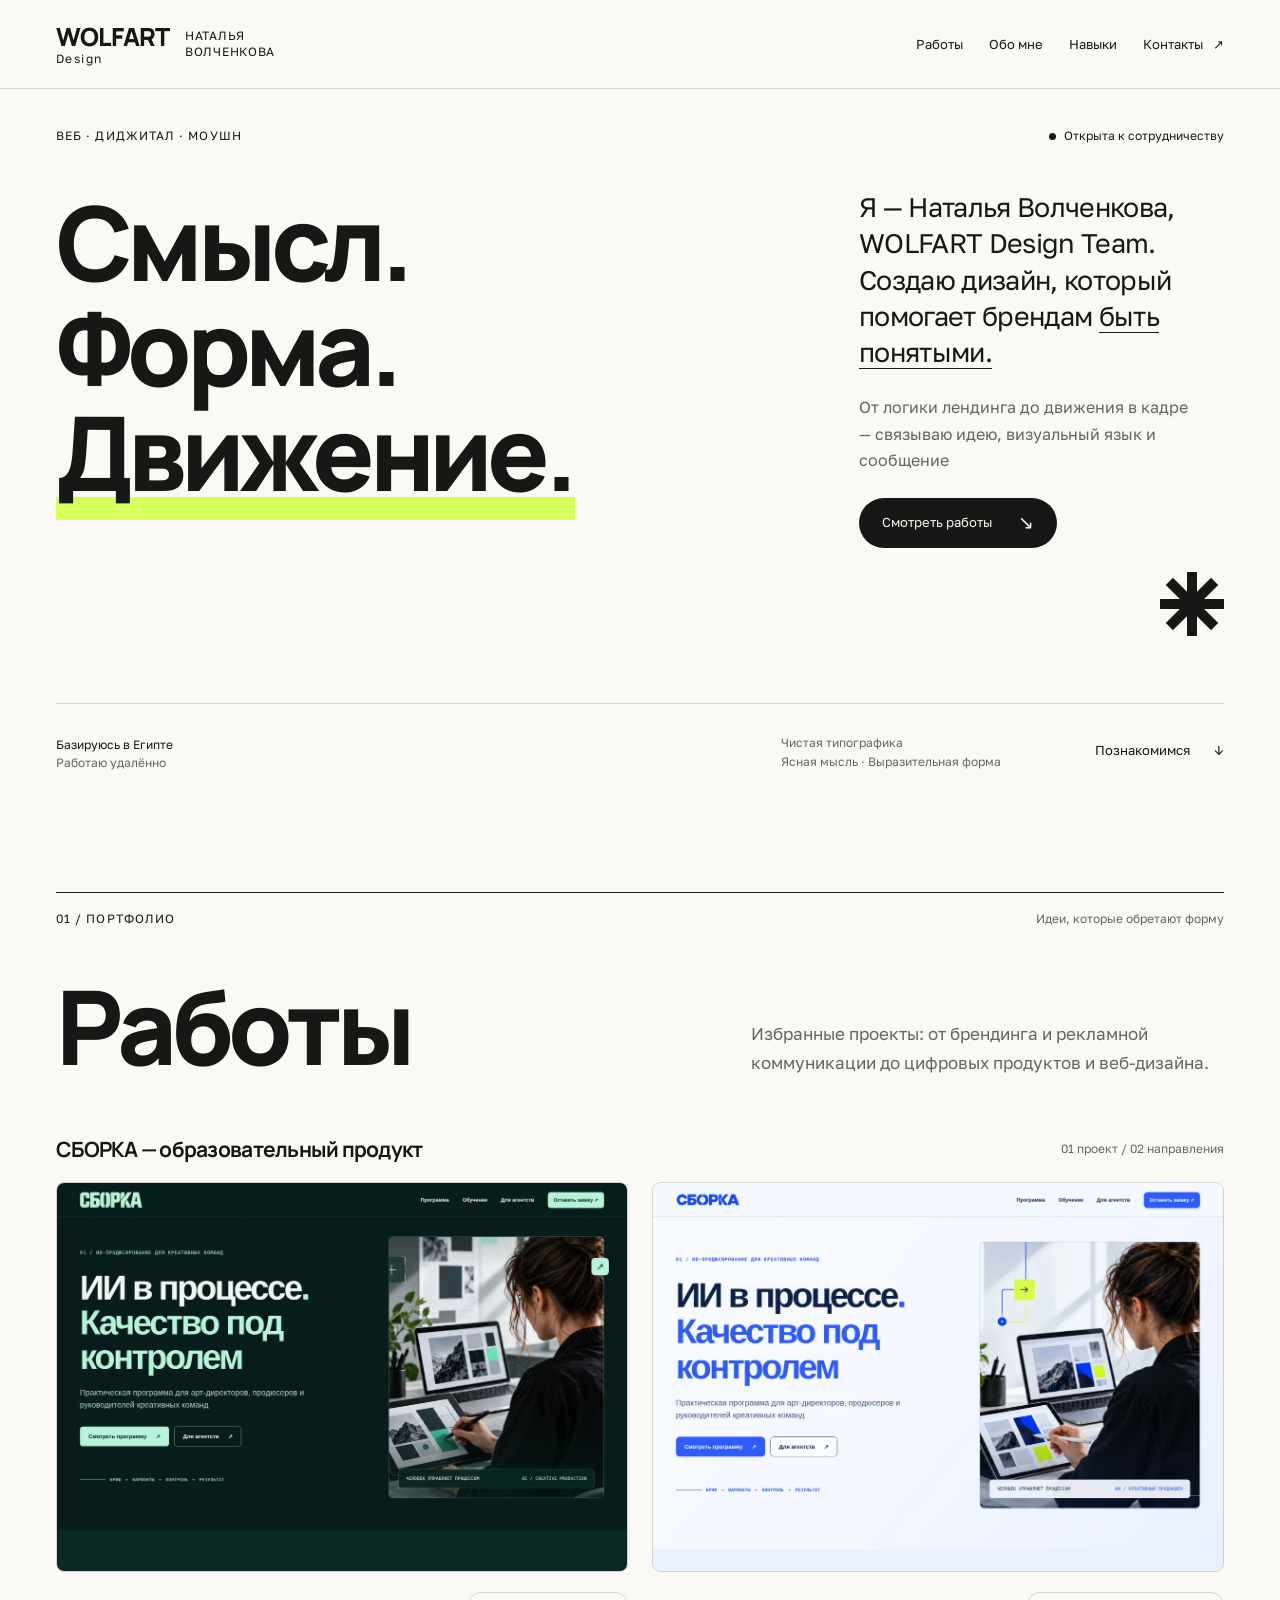
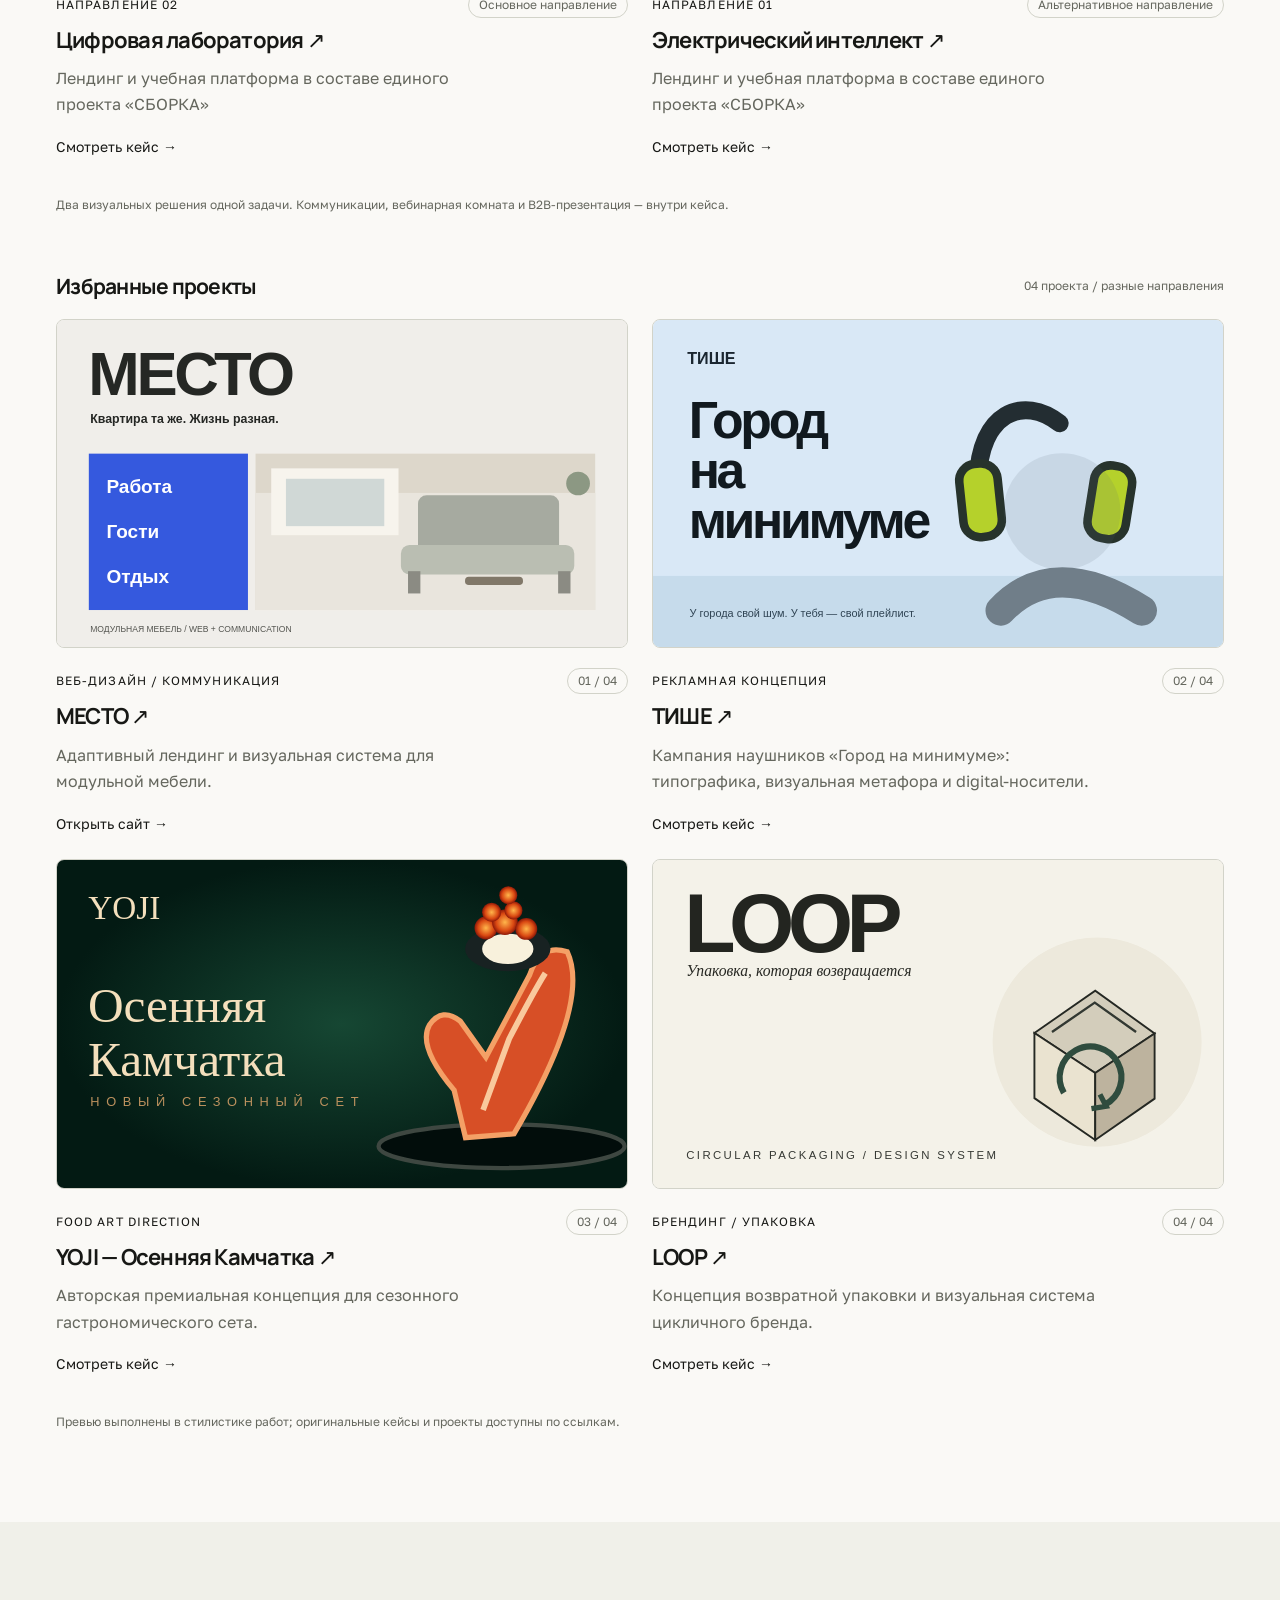
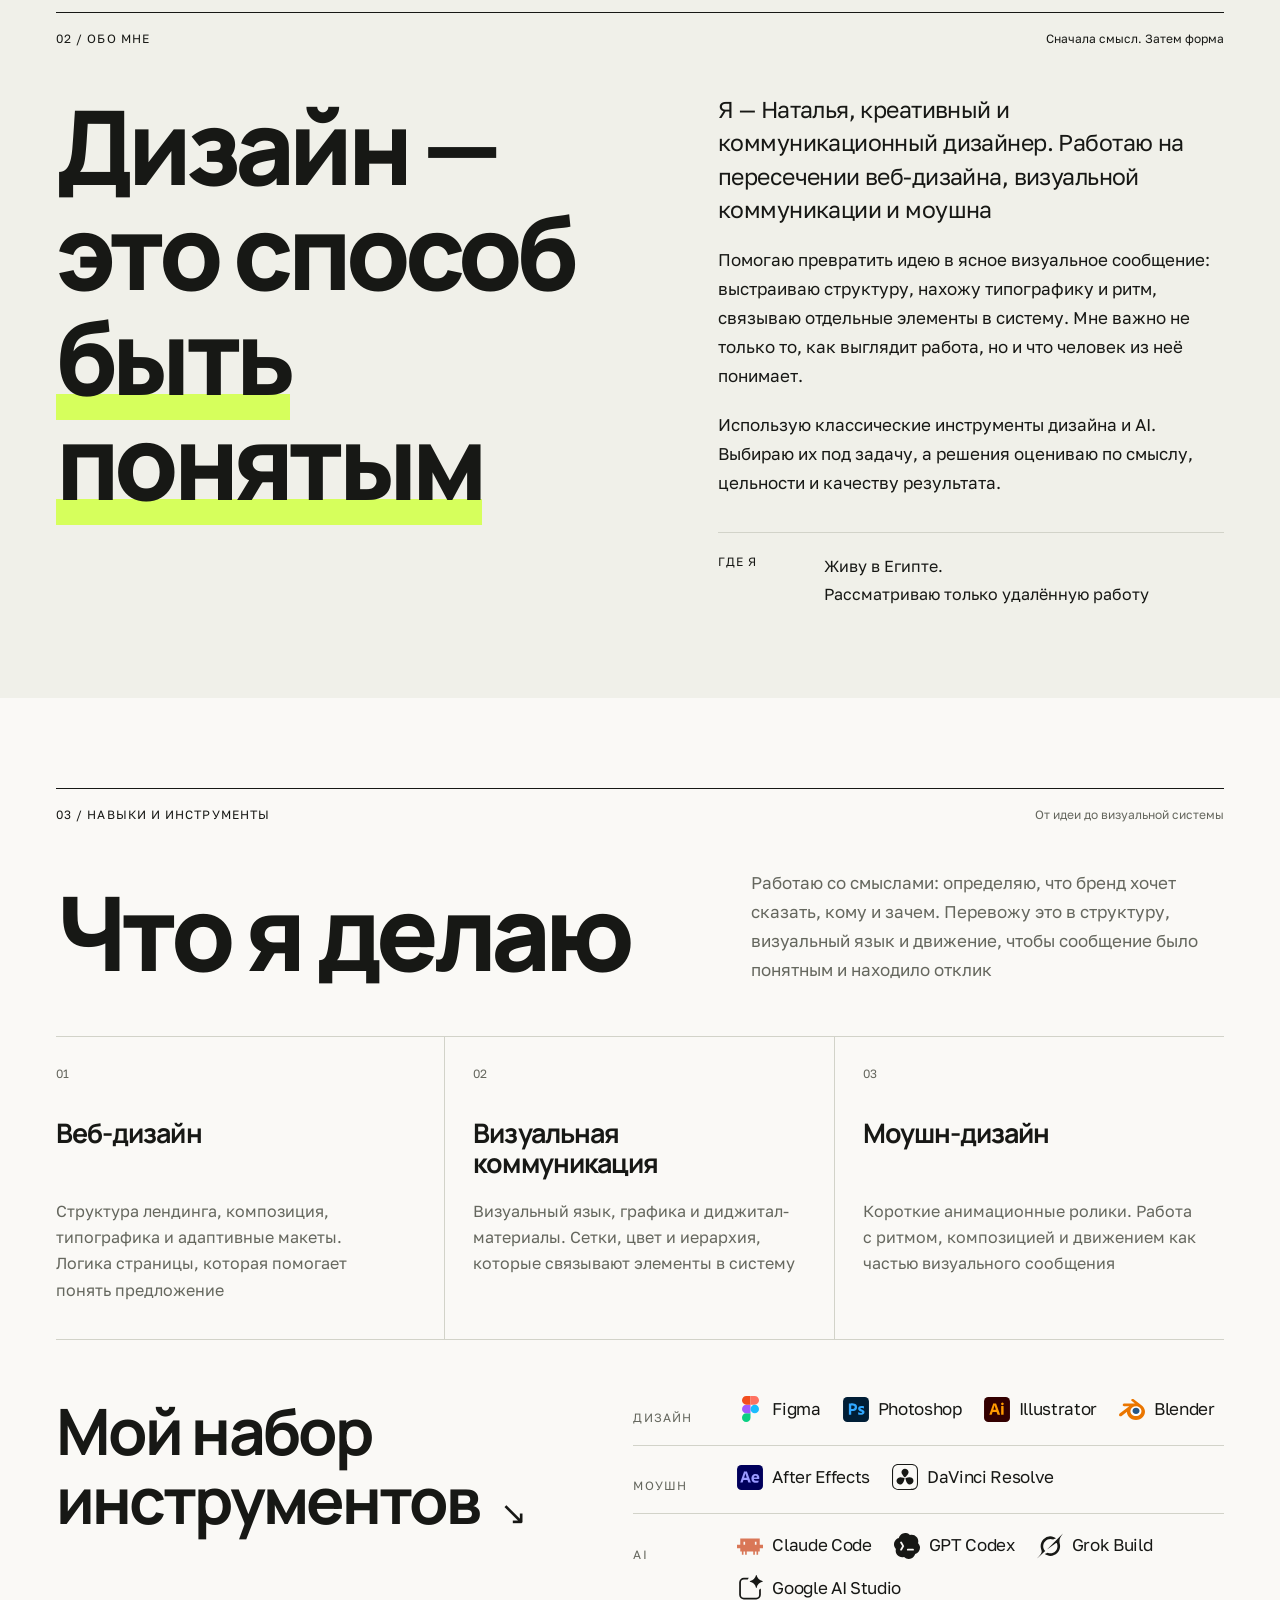
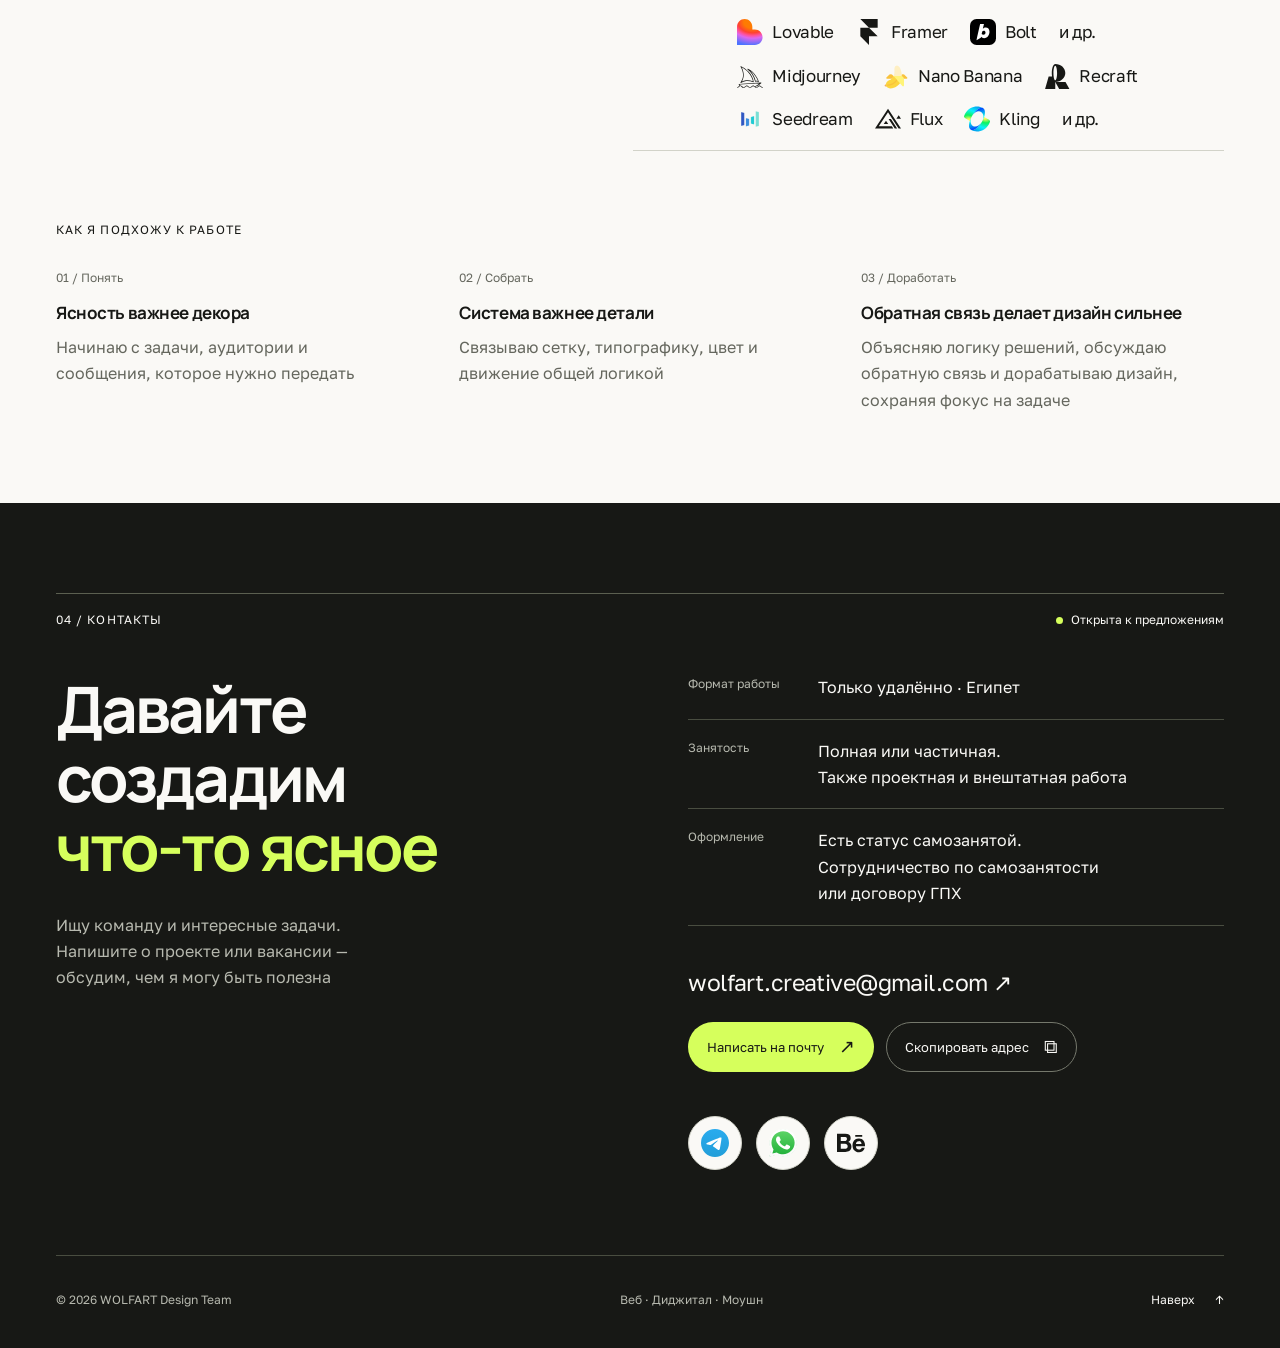
==== commit d948799c: "Link TISHE and YOJI cards to their direct Behance cases" ====
--- a/index.html
+++ b/index.html
@@ -76,8 +76,8 @@
 <div class="collection-heading landing-heading"><h3>Избранные проекты</h3><span class="mono muted">04 проекта / разные направления</span></div>
 <div class="landing-grid selected-work-grid">
 <article class="project selected-work-card"><a class="real-preview" href="https://wolfcubmusic.github.io/mesto/"  aria-label="МЕСТО — открыть проект"><img src="assets--case-mesto.svg" alt="Иллюстративное превью проекта МЕСТО" loading="lazy" width="1200" height="690"></a><div class="project-meta"><span class="eyebrow">Веб-дизайн / коммуникация</span><span class="status">01 / 04</span></div><h4><a href="https://wolfcubmusic.github.io/mesto/" >МЕСТО ↗</a></h4><p>Адаптивный лендинг и визуальная система для модульной мебели.</p><a class="case-card-link" href="https://wolfcubmusic.github.io/mesto/" >Открыть сайт →</a></article>
-<article class="project selected-work-card"><a class="real-preview" href="https://www.behance.net/natalyavolchen1" target="_blank" rel="noopener noreferrer" aria-label="ТИШЕ — открыть проект"><img src="assets--case-tishe.svg" alt="Иллюстративное превью проекта ТИШЕ" loading="lazy" width="1200" height="690"></a><div class="project-meta"><span class="eyebrow">Рекламная концепция</span><span class="status">02 / 04</span></div><h4><a href="https://www.behance.net/natalyavolchen1" target="_blank" rel="noopener noreferrer">ТИШЕ ↗</a></h4><p>Кампания наушников «Город на минимуме»: типографика, визуальная метафора и digital-носители.</p><a class="case-card-link" href="https://www.behance.net/natalyavolchen1" target="_blank" rel="noopener noreferrer">Смотреть в портфолио →</a></article>
-<article class="project selected-work-card"><a class="real-preview" href="https://www.behance.net/natalyavolchen1" target="_blank" rel="noopener noreferrer" aria-label="YOJI — Осенняя Камчатка — открыть проект"><img src="assets--case-yoji.svg" alt="Иллюстративное превью проекта YOJI — Осенняя Камчатка" loading="lazy" width="1200" height="690"></a><div class="project-meta"><span class="eyebrow">Food art direction</span><span class="status">03 / 04</span></div><h4><a href="https://www.behance.net/natalyavolchen1" target="_blank" rel="noopener noreferrer">YOJI — Осенняя Камчатка ↗</a></h4><p>Авторская премиальная концепция для сезонного гастрономического сета.</p><a class="case-card-link" href="https://www.behance.net/natalyavolchen1" target="_blank" rel="noopener noreferrer">Смотреть в портфолио →</a></article>
+<article class="project selected-work-card"><a class="real-preview" href="https://www.behance.net/gallery/256843041/tishe-rk-naushnikov-s-shumopodavleniem" target="_blank" rel="noopener noreferrer" aria-label="ТИШЕ — открыть проект"><img src="assets--case-tishe.svg" alt="Иллюстративное превью проекта ТИШЕ" loading="lazy" width="1200" height="690"></a><div class="project-meta"><span class="eyebrow">Рекламная концепция</span><span class="status">02 / 04</span></div><h4><a href="https://www.behance.net/gallery/256843041/tishe-rk-naushnikov-s-shumopodavleniem" target="_blank" rel="noopener noreferrer">ТИШЕ ↗</a></h4><p>Кампания наушников «Город на минимуме»: типографика, визуальная метафора и digital-носители.</p><a class="case-card-link" href="https://www.behance.net/gallery/256843041/tishe-rk-naushnikov-s-shumopodavleniem" target="_blank" rel="noopener noreferrer">Смотреть кейс →</a></article>
+<article class="project selected-work-card"><a class="real-preview" href="https://www.behance.net/gallery/257312259/OJI-osennjaja-kamchatka-Food-Art-Direction" target="_blank" rel="noopener noreferrer" aria-label="YOJI — Осенняя Камчатка — открыть проект"><img src="assets--case-yoji.svg" alt="Иллюстративное превью проекта YOJI — Осенняя Камчатка" loading="lazy" width="1200" height="690"></a><div class="project-meta"><span class="eyebrow">Food art direction</span><span class="status">03 / 04</span></div><h4><a href="https://www.behance.net/gallery/257312259/OJI-osennjaja-kamchatka-Food-Art-Direction" target="_blank" rel="noopener noreferrer">YOJI — Осенняя Камчатка ↗</a></h4><p>Авторская премиальная концепция для сезонного гастрономического сета.</p><a class="case-card-link" href="https://www.behance.net/gallery/257312259/OJI-osennjaja-kamchatka-Food-Art-Direction" target="_blank" rel="noopener noreferrer">Смотреть кейс →</a></article>
 <article class="project selected-work-card"><a class="real-preview" href="https://www.behance.net/gallery/256850745/LOOP-upakovka-kotoraja-vozvrashhaetsja" target="_blank" rel="noopener noreferrer" aria-label="LOOP — открыть проект"><img src="assets--case-loop.svg" alt="Иллюстративное превью проекта LOOP" loading="lazy" width="1200" height="690"></a><div class="project-meta"><span class="eyebrow">Брендинг / упаковка</span><span class="status">04 / 04</span></div><h4><a href="https://www.behance.net/gallery/256850745/LOOP-upakovka-kotoraja-vozvrashhaetsja" target="_blank" rel="noopener noreferrer">LOOP ↗</a></h4><p>Концепция возвратной упаковки и визуальная система цикличного бренда.</p><a class="case-card-link" href="https://www.behance.net/gallery/256850745/LOOP-upakovka-kotoraja-vozvrashhaetsja" target="_blank" rel="noopener noreferrer">Смотреть кейс →</a></article>
 </div>
 <p class="portfolio-note">Превью выполнены в стилистике работ; оригинальные кейсы и проекты доступны по ссылкам.</p>
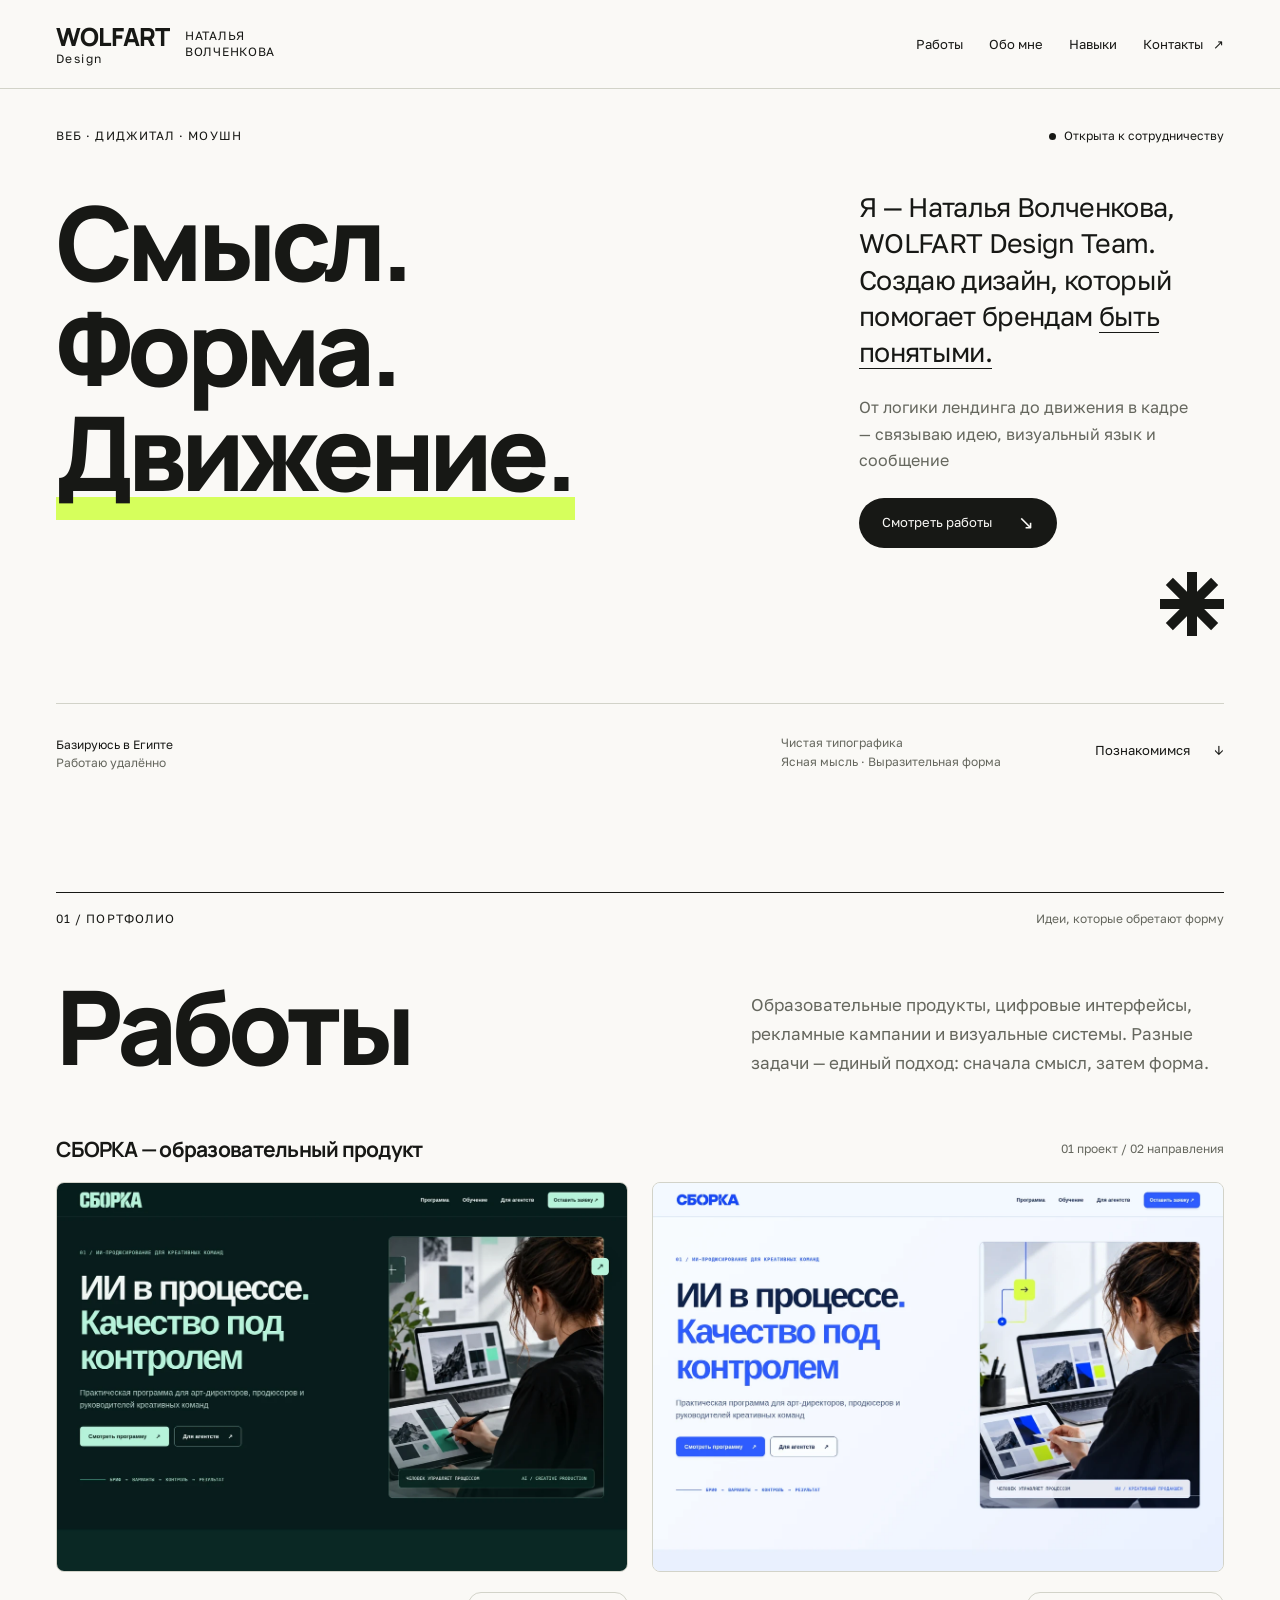
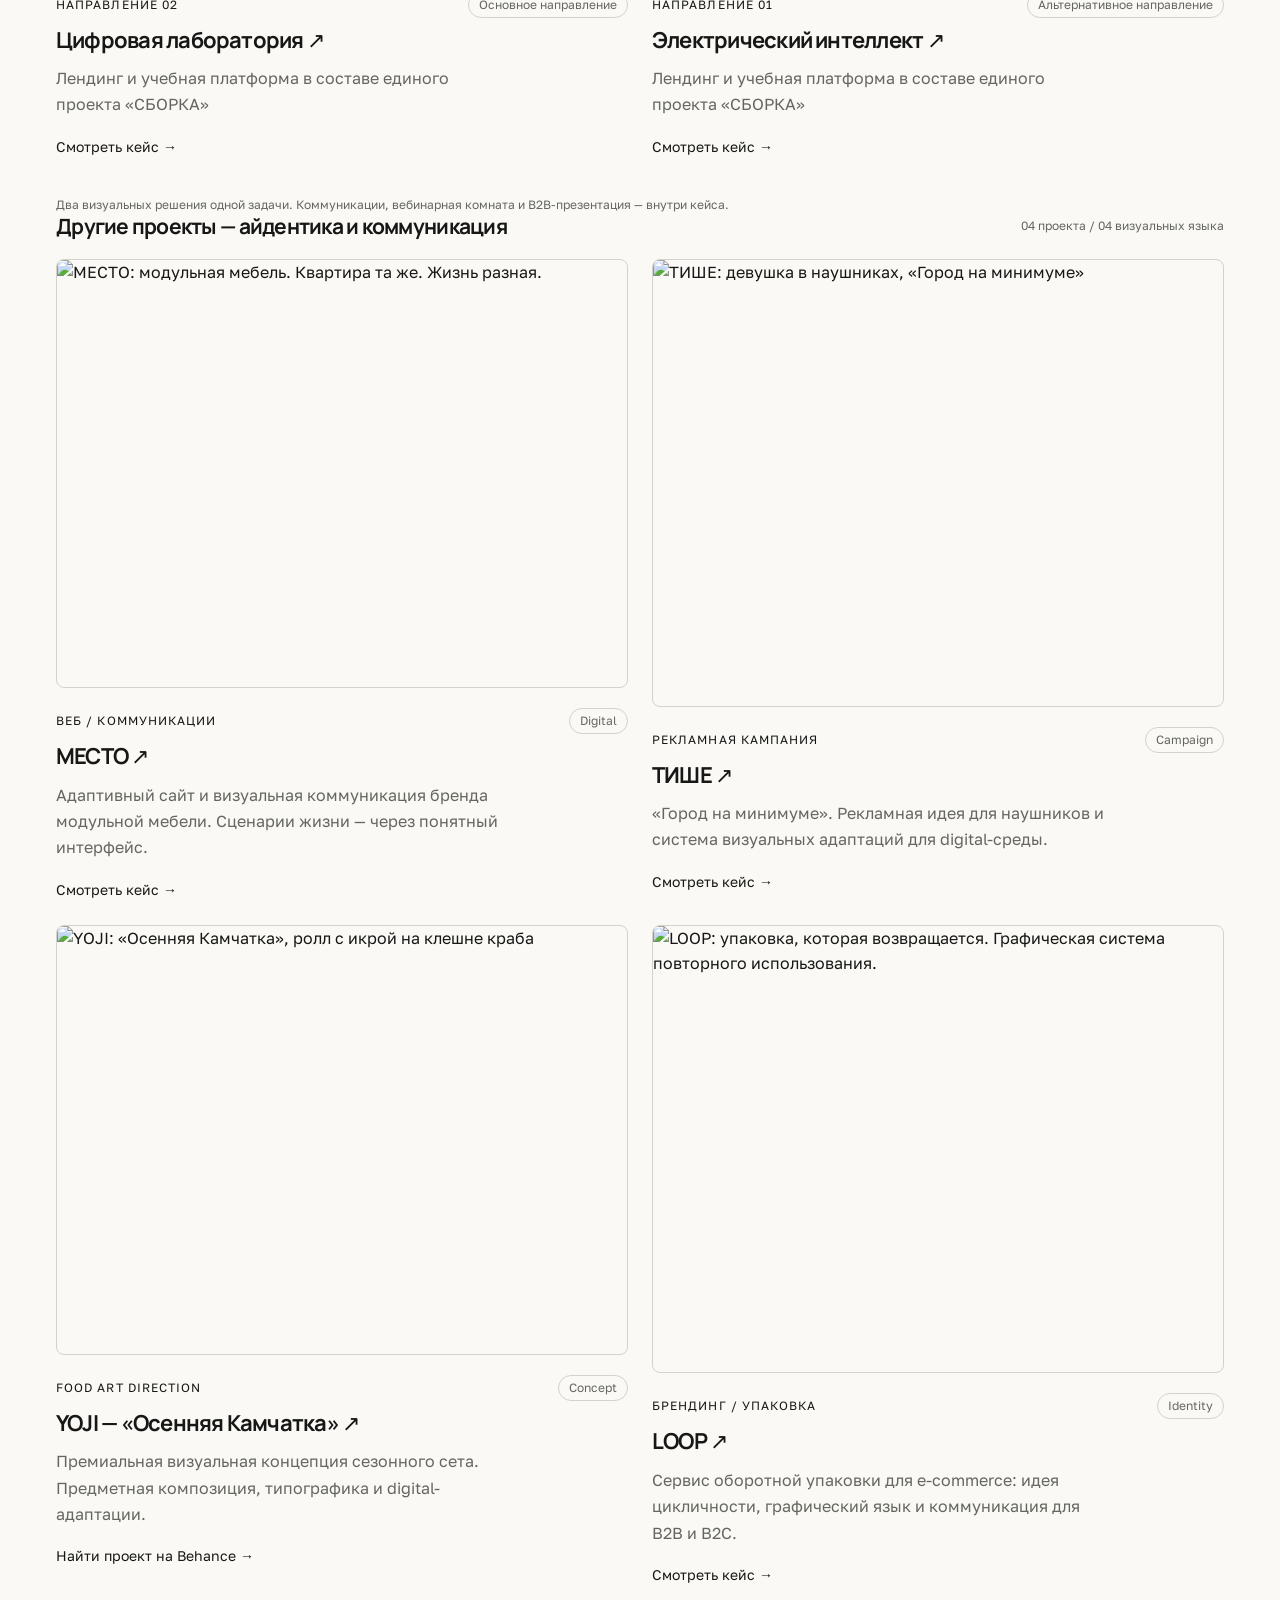
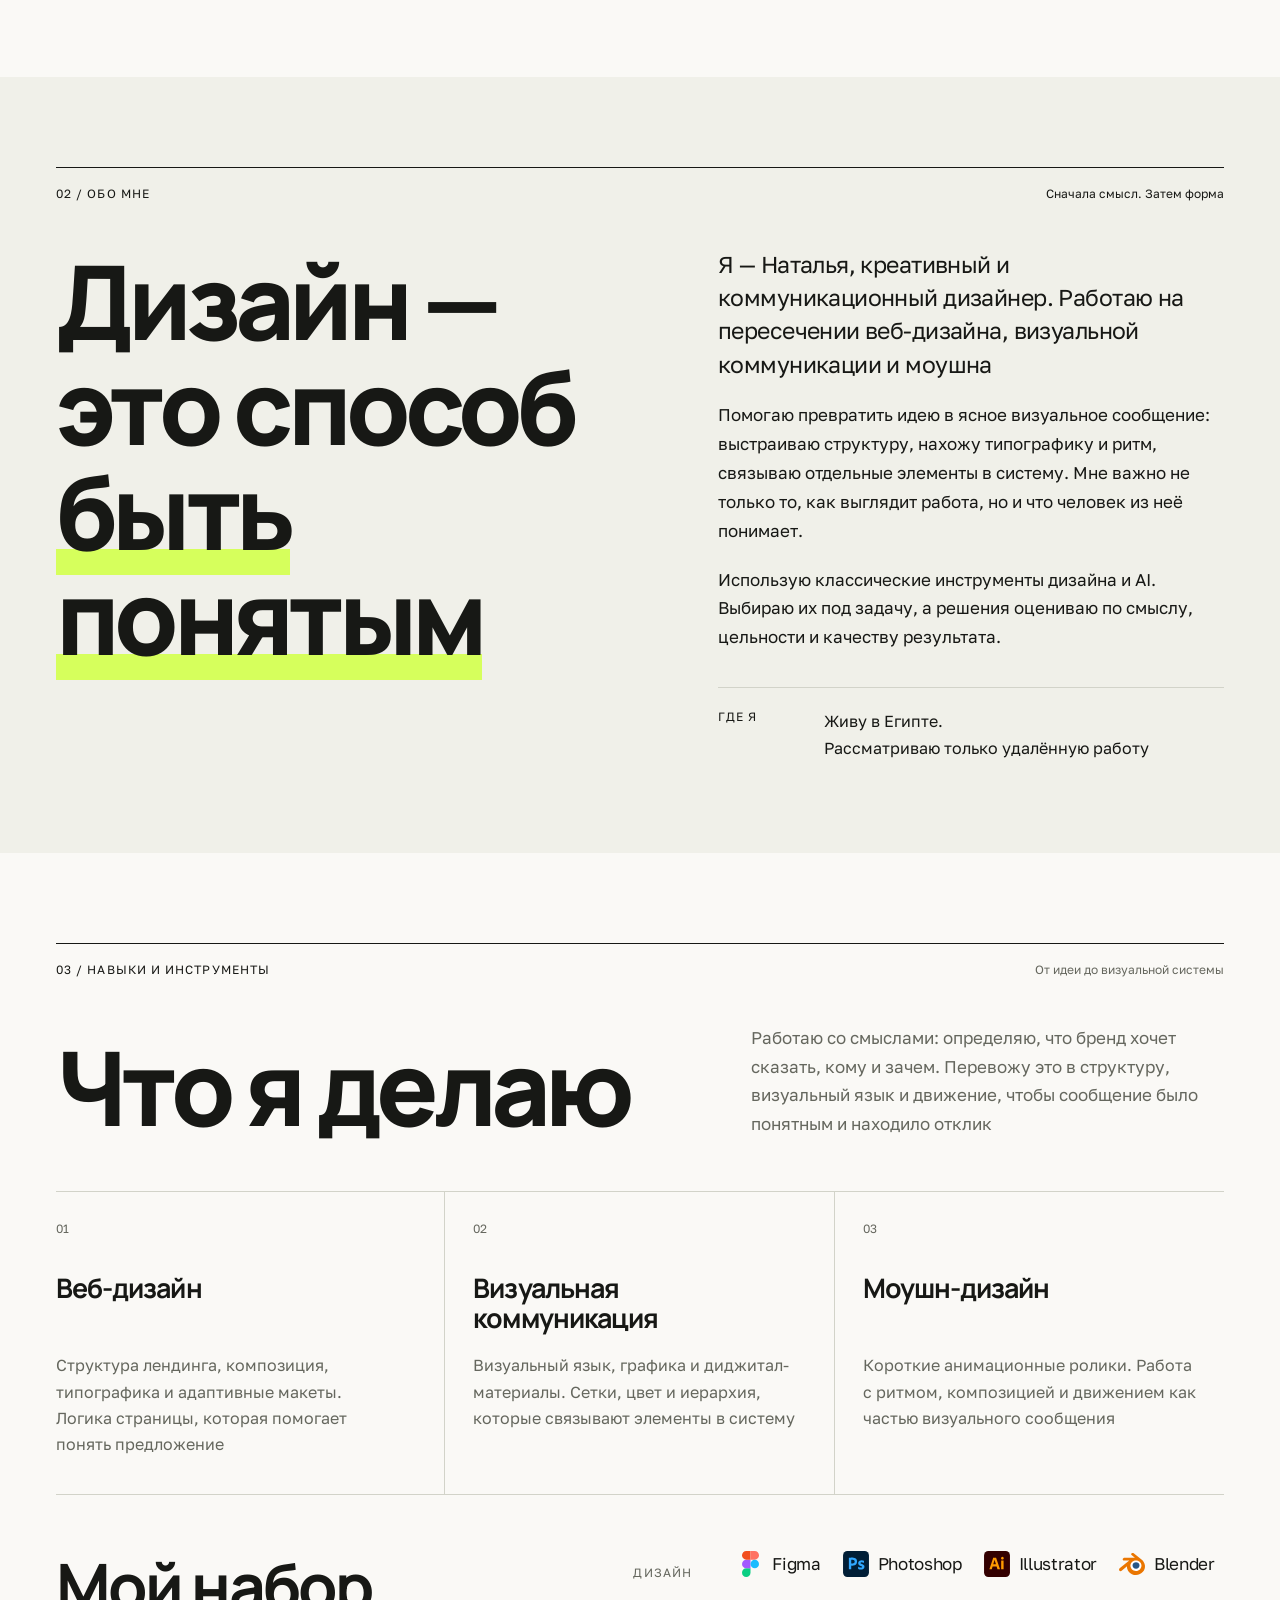
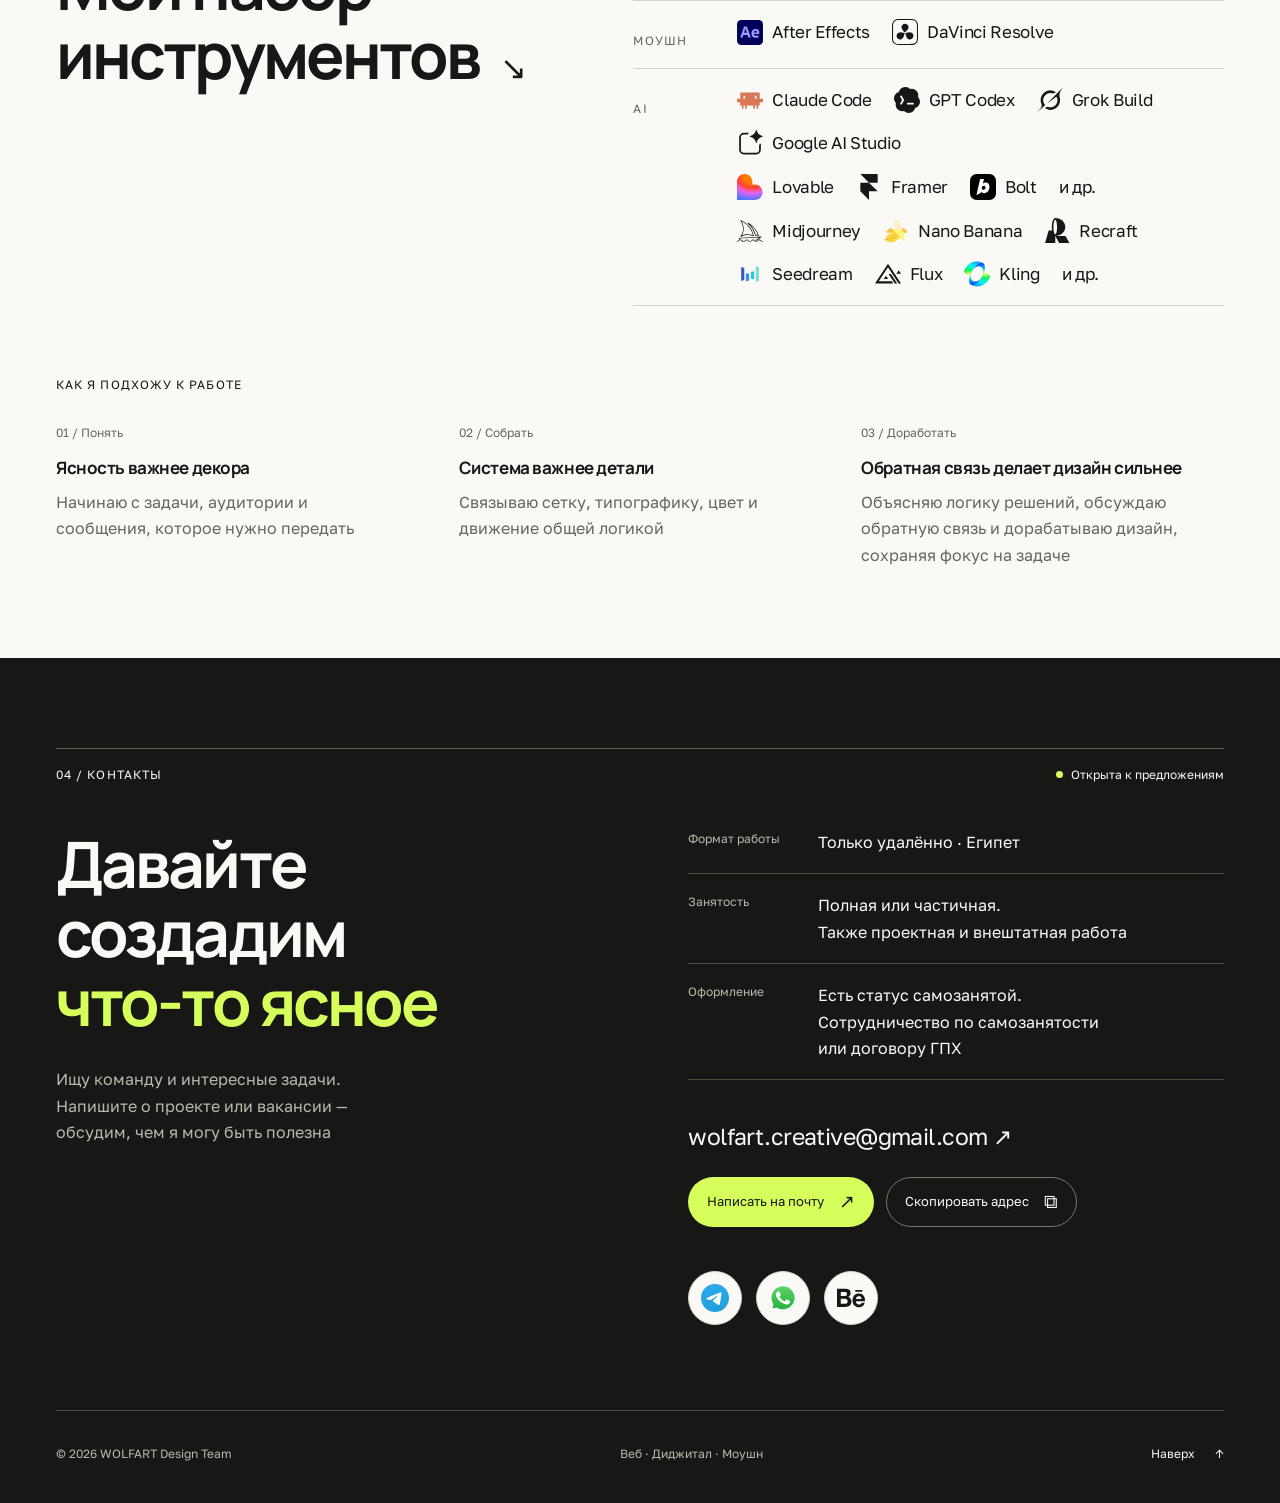
==== commit 1daeead6: "Expand portfolio with MESTO, TISHE, YOJI and LOOP cards" ====
--- a/index.html
+++ b/index.html
@@ -69,19 +69,53 @@
       <div class="section-label"><span class="eyebrow">01 / Портфолио</span><span class="mono muted">Идеи, которые обретают форму</span></div>
       <div class="section-heading">
         <h2 id="work-title">Работы</h2>
-        <p class="section-intro">Избранные проекты: от брендинга и рекламной коммуникации до цифровых продуктов и веб-дизайна.</p>
+        <p class="section-intro">Образовательные продукты, цифровые интерфейсы, рекламные кампании и визуальные системы. Разные задачи — единый подход: сначала смысл, затем форма.</p>
       </div>
 
       <div class="collection-heading landing-heading"><h3>СБОРКА — образовательный продукт</h3><span class="mono muted">01 проект / 02 направления</span></div><div class="landing-grid"><article class="project" id="landing-green" aria-labelledby="green-title"><a class="real-preview" href="projects--sborka--index.html#green" aria-label="СБОРКА — Цифровая лаборатория: открыть кейс"><img src="projects--sborka--images--green-cover.webp" alt="Первый экран лендинга СБОРКА — Цифровая лаборатория" loading="lazy" width="1200" height="817"></a><div class="project-meta"><span class="eyebrow">Направление 02</span><span class="status">Основное направление</span></div><h4 id="green-title"><a href="projects--sborka--index.html#green">Цифровая лаборатория ↗</a></h4><p>Лендинг и учебная платформа в составе единого проекта «СБОРКА»</p><a class="case-card-link" href="projects--sborka--index.html#green">Смотреть кейс →</a></article><article class="project" id="landing-blue" aria-labelledby="blue-title"><a class="real-preview" href="projects--sborka--index.html#blue" aria-label="СБОРКА — Электрический интеллект: открыть кейс"><img src="projects--sborka--images--blue-cover.webp" alt="Первый экран лендинга СБОРКА — Электрический интеллект" loading="lazy" width="1200" height="817"></a><div class="project-meta"><span class="eyebrow">Направление 01</span><span class="status">Альтернативное направление</span></div><h4 id="blue-title"><a href="projects--sborka--index.html#blue">Электрический интеллект ↗</a></h4><p>Лендинг и учебная платформа в составе единого проекта «СБОРКА»</p><a class="case-card-link" href="projects--sborka--index.html#blue">Смотреть кейс →</a></article></div><p class="portfolio-note">Два визуальных решения одной задачи. Коммуникации, вебинарная комната и B2B-презентация — внутри кейса.</p>
-<div class="collection-heading landing-heading"><h3>Избранные проекты</h3><span class="mono muted">04 проекта / разные направления</span></div>
-<div class="landing-grid selected-work-grid">
-<article class="project selected-work-card"><a class="real-preview" href="https://wolfcubmusic.github.io/mesto/"  aria-label="МЕСТО — открыть проект"><img src="assets--case-mesto.svg" alt="Иллюстративное превью проекта МЕСТО" loading="lazy" width="1200" height="690"></a><div class="project-meta"><span class="eyebrow">Веб-дизайн / коммуникация</span><span class="status">01 / 04</span></div><h4><a href="https://wolfcubmusic.github.io/mesto/" >МЕСТО ↗</a></h4><p>Адаптивный лендинг и визуальная система для модульной мебели.</p><a class="case-card-link" href="https://wolfcubmusic.github.io/mesto/" >Открыть сайт →</a></article>
-<article class="project selected-work-card"><a class="real-preview" href="https://www.behance.net/gallery/256843041/tishe-rk-naushnikov-s-shumopodavleniem" target="_blank" rel="noopener noreferrer" aria-label="ТИШЕ — открыть проект"><img src="assets--case-tishe.svg" alt="Иллюстративное превью проекта ТИШЕ" loading="lazy" width="1200" height="690"></a><div class="project-meta"><span class="eyebrow">Рекламная концепция</span><span class="status">02 / 04</span></div><h4><a href="https://www.behance.net/gallery/256843041/tishe-rk-naushnikov-s-shumopodavleniem" target="_blank" rel="noopener noreferrer">ТИШЕ ↗</a></h4><p>Кампания наушников «Город на минимуме»: типографика, визуальная метафора и digital-носители.</p><a class="case-card-link" href="https://www.behance.net/gallery/256843041/tishe-rk-naushnikov-s-shumopodavleniem" target="_blank" rel="noopener noreferrer">Смотреть кейс →</a></article>
-<article class="project selected-work-card"><a class="real-preview" href="https://www.behance.net/gallery/257312259/OJI-osennjaja-kamchatka-Food-Art-Direction" target="_blank" rel="noopener noreferrer" aria-label="YOJI — Осенняя Камчатка — открыть проект"><img src="assets--case-yoji.svg" alt="Иллюстративное превью проекта YOJI — Осенняя Камчатка" loading="lazy" width="1200" height="690"></a><div class="project-meta"><span class="eyebrow">Food art direction</span><span class="status">03 / 04</span></div><h4><a href="https://www.behance.net/gallery/257312259/OJI-osennjaja-kamchatka-Food-Art-Direction" target="_blank" rel="noopener noreferrer">YOJI — Осенняя Камчатка ↗</a></h4><p>Авторская премиальная концепция для сезонного гастрономического сета.</p><a class="case-card-link" href="https://www.behance.net/gallery/257312259/OJI-osennjaja-kamchatka-Food-Art-Direction" target="_blank" rel="noopener noreferrer">Смотреть кейс →</a></article>
-<article class="project selected-work-card"><a class="real-preview" href="https://www.behance.net/gallery/256850745/LOOP-upakovka-kotoraja-vozvrashhaetsja" target="_blank" rel="noopener noreferrer" aria-label="LOOP — открыть проект"><img src="assets--case-loop.svg" alt="Иллюстративное превью проекта LOOP" loading="lazy" width="1200" height="690"></a><div class="project-meta"><span class="eyebrow">Брендинг / упаковка</span><span class="status">04 / 04</span></div><h4><a href="https://www.behance.net/gallery/256850745/LOOP-upakovka-kotoraja-vozvrashhaetsja" target="_blank" rel="noopener noreferrer">LOOP ↗</a></h4><p>Концепция возвратной упаковки и визуальная система цикличного бренда.</p><a class="case-card-link" href="https://www.behance.net/gallery/256850745/LOOP-upakovka-kotoraja-vozvrashhaetsja" target="_blank" rel="noopener noreferrer">Смотреть кейс →</a></article>
-</div>
-<p class="portfolio-note">Превью выполнены в стилистике работ; оригинальные кейсы и проекты доступны по ссылкам.</p>
 
+      <div class="collection-heading portfolio-heading">
+        <h3>Другие проекты — айдентика и коммуникация</h3>
+        <span class="mono muted">04 проекта / 04 визуальных языка</span>
+      </div>
+      <div class="landing-grid portfolio-grid" aria-label="Избранные проекты">
+        <article class="project" id="work-mesto">
+          <a class="real-preview case-cover" href="https://wolfcubmusic.github.io/mesto/" target="_blank" rel="noopener noreferrer" aria-label="МЕСТО — открыть адаптивный сайт">
+            <img src="https://raw.githubusercontent.com/wolfcubmusic/portfolio/main/assets/images/mesto/cover.webp" alt="МЕСТО: модульная мебель. Квартира та же. Жизнь разная." loading="lazy" decoding="async" width="1440" height="1080">
+          </a>
+          <div class="project-meta"><span class="eyebrow">Веб / Коммуникации</span><span class="status">Digital</span></div>
+          <h4><a href="https://wolfcubmusic.github.io/mesto/" target="_blank" rel="noopener noreferrer">МЕСТО ↗</a></h4>
+          <p>Адаптивный сайт и визуальная коммуникация бренда модульной мебели. Сценарии жизни — через понятный интерфейс.</p>
+          <a class="case-card-link" href="https://wolfcubmusic.github.io/portfolio/mesto.html" target="_blank" rel="noopener noreferrer">Смотреть кейс →</a>
+        </article>
+        <article class="project" id="work-tishe">
+          <a class="real-preview case-cover" href="https://wolfcubmusic.github.io/portfolio/tishe.html" target="_blank" rel="noopener noreferrer" aria-label="ТИШЕ — открыть рекламный кейс">
+            <img src="https://raw.githubusercontent.com/wolfcubmusic/portfolio/main/assets/images/tishe/cover.webp" alt="ТИШЕ: девушка в наушниках, «Город на минимуме»" loading="lazy" decoding="async" width="808" height="632">
+          </a>
+          <div class="project-meta"><span class="eyebrow">Рекламная кампания</span><span class="status">Campaign</span></div>
+          <h4><a href="https://wolfcubmusic.github.io/portfolio/tishe.html" target="_blank" rel="noopener noreferrer">ТИШЕ ↗</a></h4>
+          <p>«Город на минимуме». Рекламная идея для наушников и система визуальных адаптаций для digital-среды.</p>
+          <a class="case-card-link" href="https://wolfcubmusic.github.io/portfolio/tishe.html" target="_blank" rel="noopener noreferrer">Смотреть кейс →</a>
+        </article>
+        <article class="project" id="work-yoji">
+          <a class="real-preview case-cover" href="https://www.behance.net/natalyavolchen1" target="_blank" rel="noopener noreferrer" aria-label="YOJI — перейти в Behance-портфолио">
+            <img src="assets--case-yoji.webp" alt="YOJI: «Осенняя Камчатка», ролл с икрой на клешне краба" loading="lazy" decoding="async" width="1448" height="1086">
+          </a>
+          <div class="project-meta"><span class="eyebrow">Food Art Direction</span><span class="status">Concept</span></div>
+          <h4><a href="https://www.behance.net/natalyavolchen1" target="_blank" rel="noopener noreferrer">YOJI — «Осенняя Камчатка» ↗</a></h4>
+          <p>Премиальная визуальная концепция сезонного сета. Предметная композиция, типографика и digital-адаптации.</p>
+          <a class="case-card-link" href="https://www.behance.net/natalyavolchen1" target="_blank" rel="noopener noreferrer">Найти проект на Behance →</a>
+        </article>
+        <article class="project" id="work-loop">
+          <a class="real-preview case-cover" href="https://wolfcubmusic.github.io/portfolio/loop.html" target="_blank" rel="noopener noreferrer" aria-label="LOOP — открыть кейс дизайна упаковки">
+            <img src="https://raw.githubusercontent.com/wolfcubmusic/portfolio/main/assets/loop/images/cover.webp" alt="LOOP: упаковка, которая возвращается. Графическая система повторного использования." loading="lazy" decoding="async" width="1278" height="1000">
+          </a>
+          <div class="project-meta"><span class="eyebrow">Брендинг / Упаковка</span><span class="status">Identity</span></div>
+          <h4><a href="https://wolfcubmusic.github.io/portfolio/loop.html" target="_blank" rel="noopener noreferrer">LOOP ↗</a></h4>
+          <p>Сервис оборотной упаковки для e-commerce: идея цикличности, графический язык и коммуникация для B2B и B2C.</p>
+          <a class="case-card-link" href="https://wolfcubmusic.github.io/portfolio/loop.html" target="_blank" rel="noopener noreferrer">Смотреть кейс →</a>
+        </article>
+      </div>
       </section>
 
     <section class="about-section" id="about" aria-labelledby="about-title">
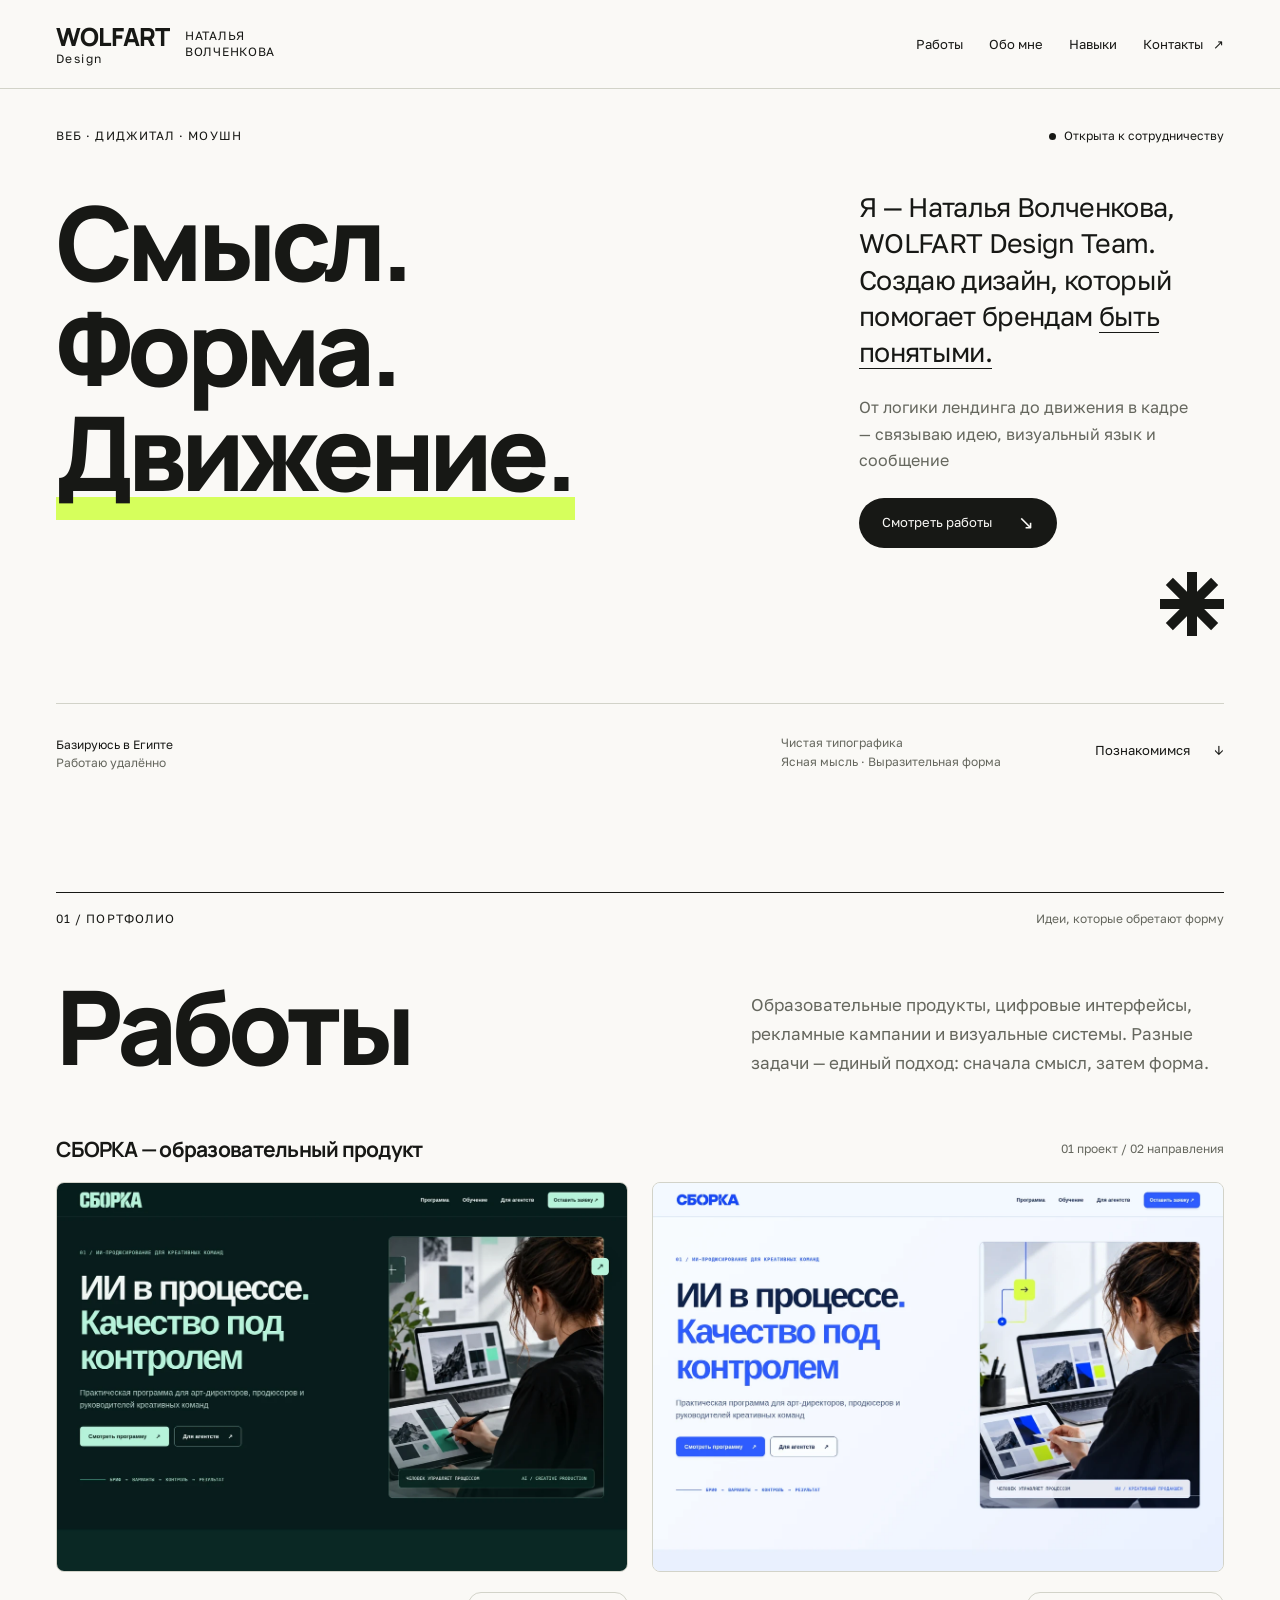
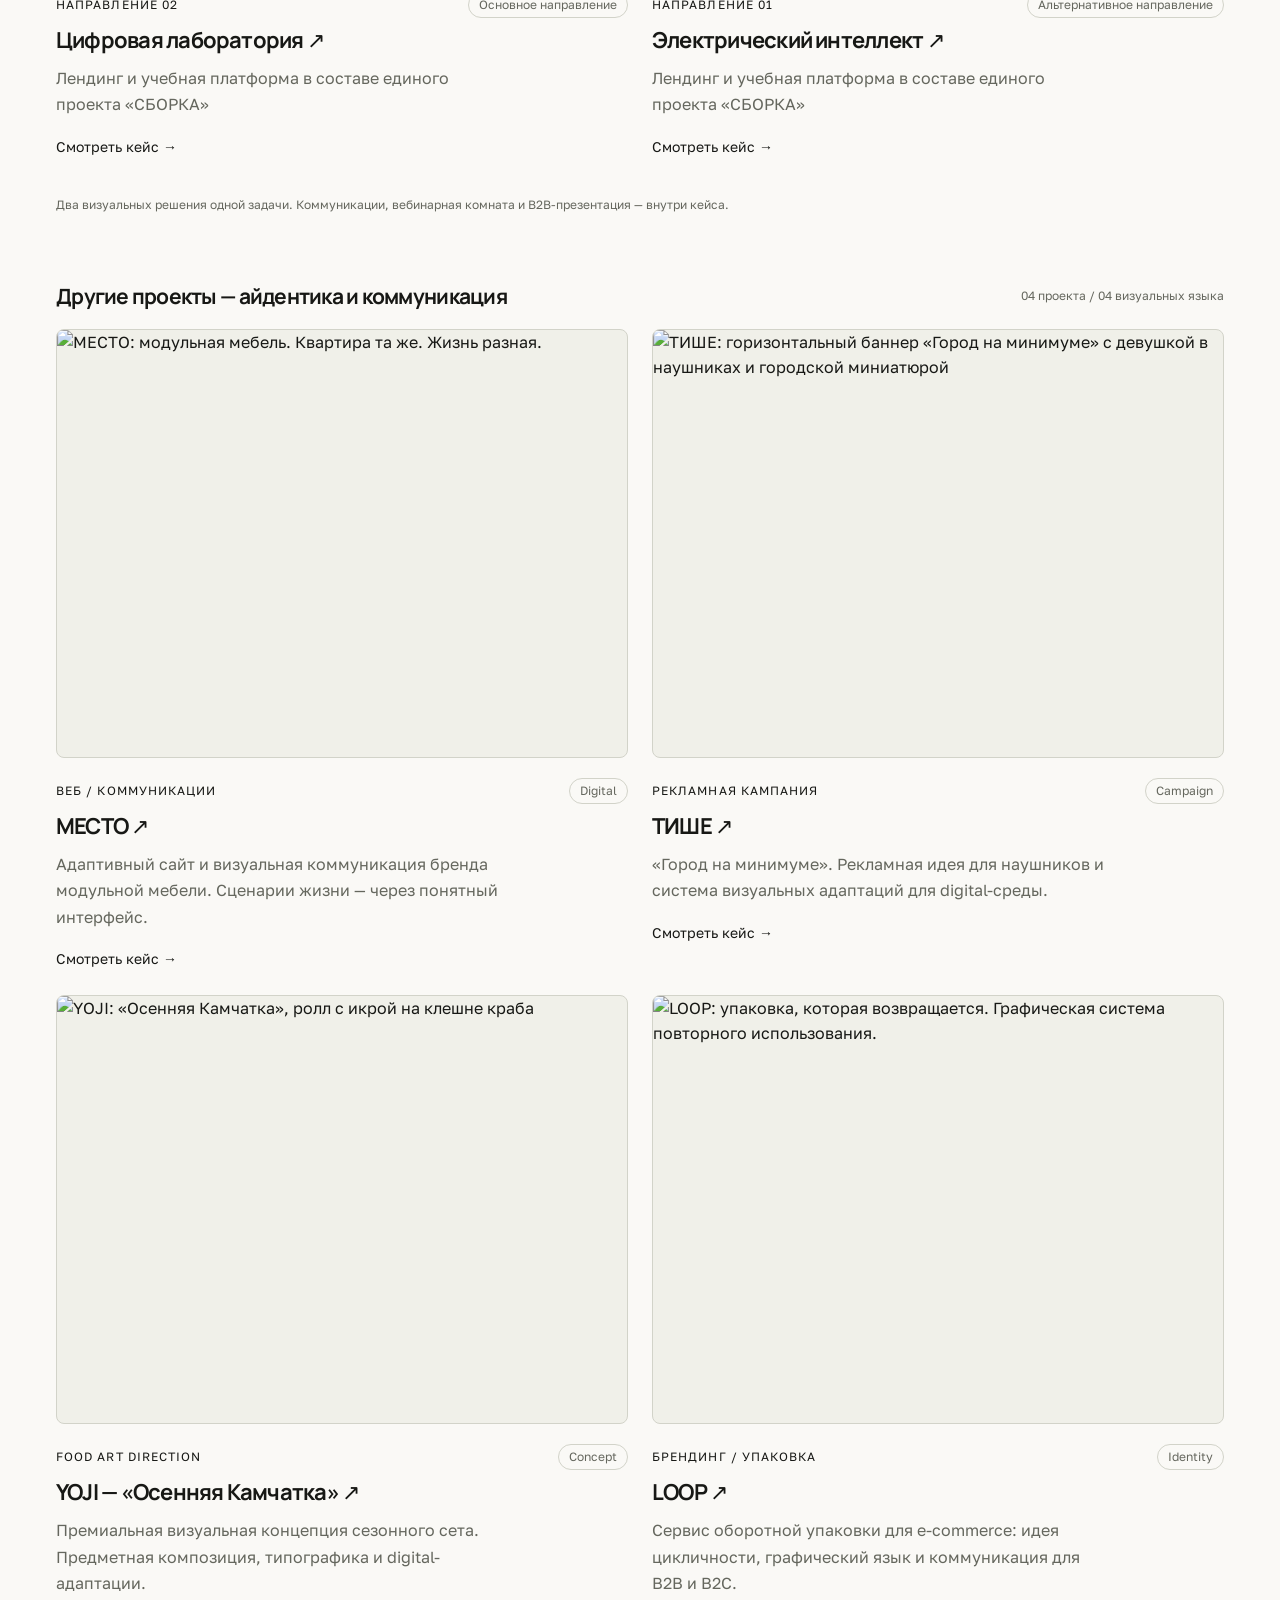
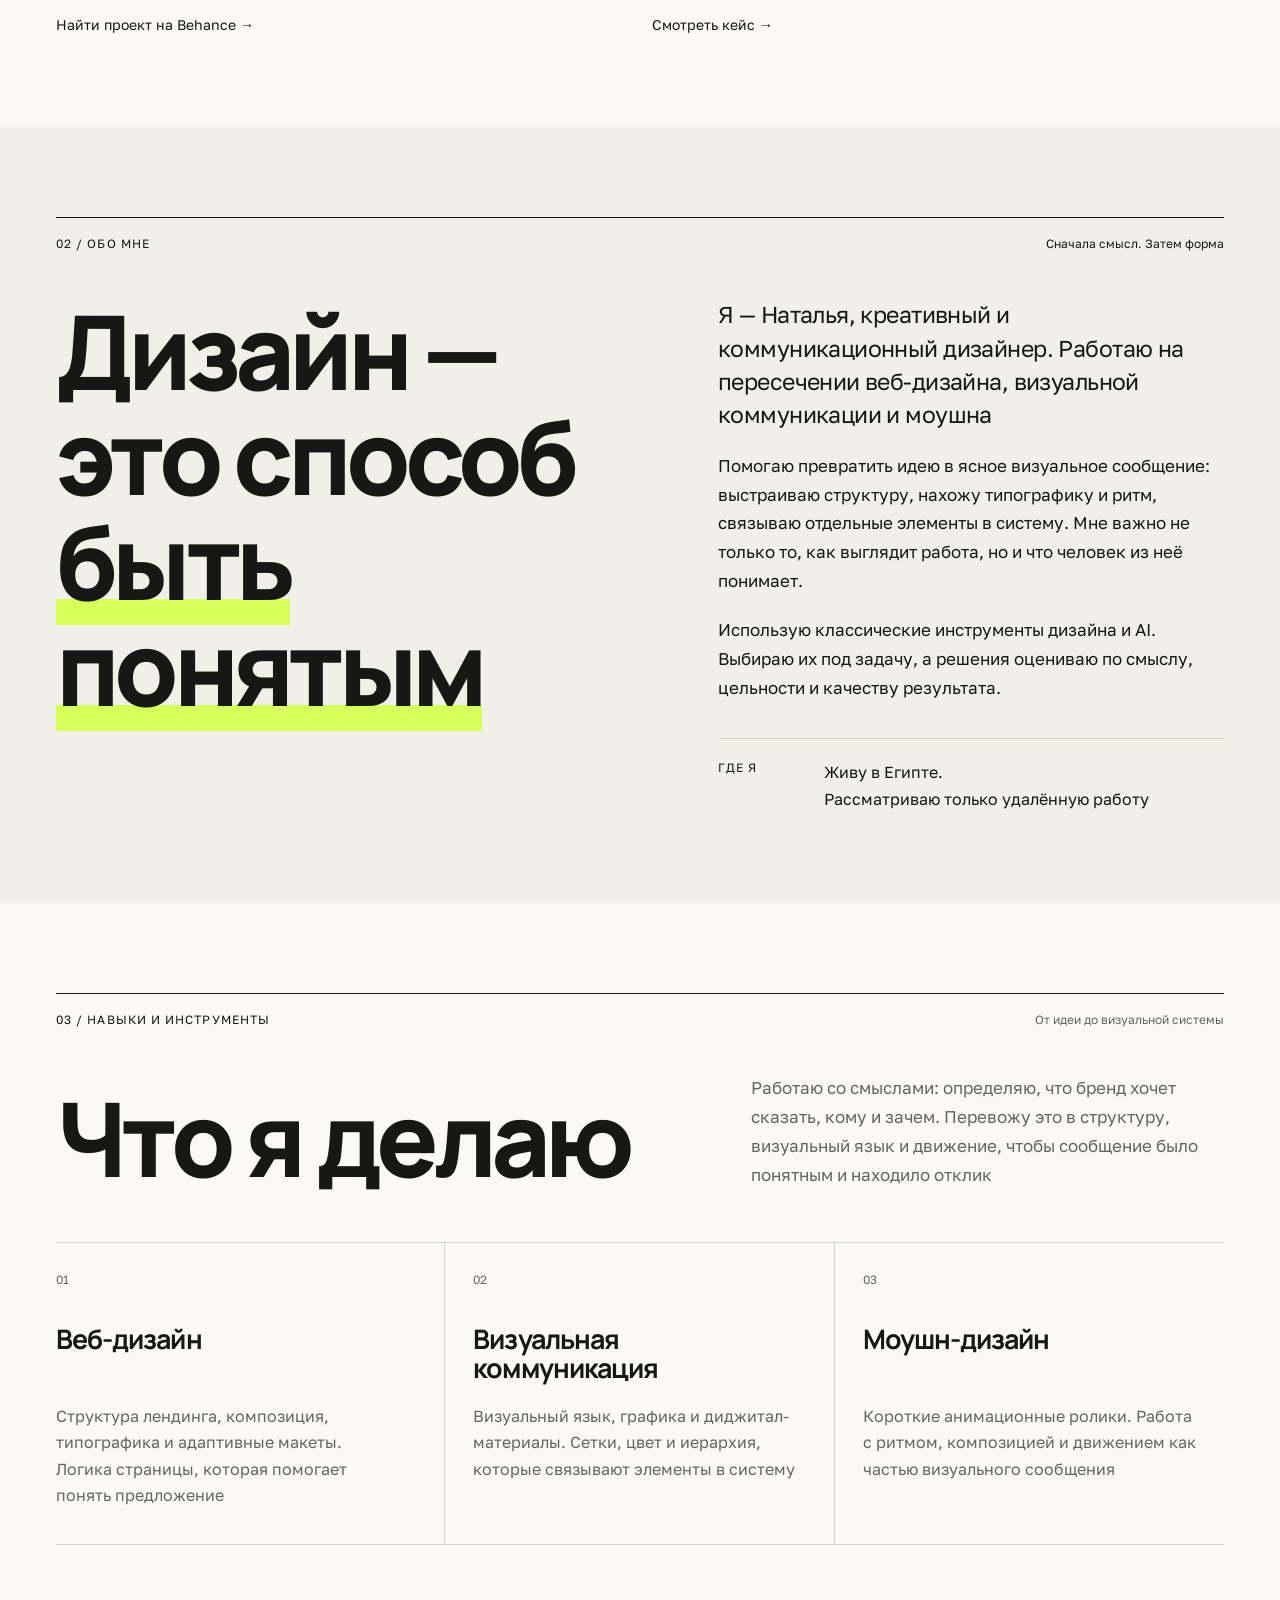
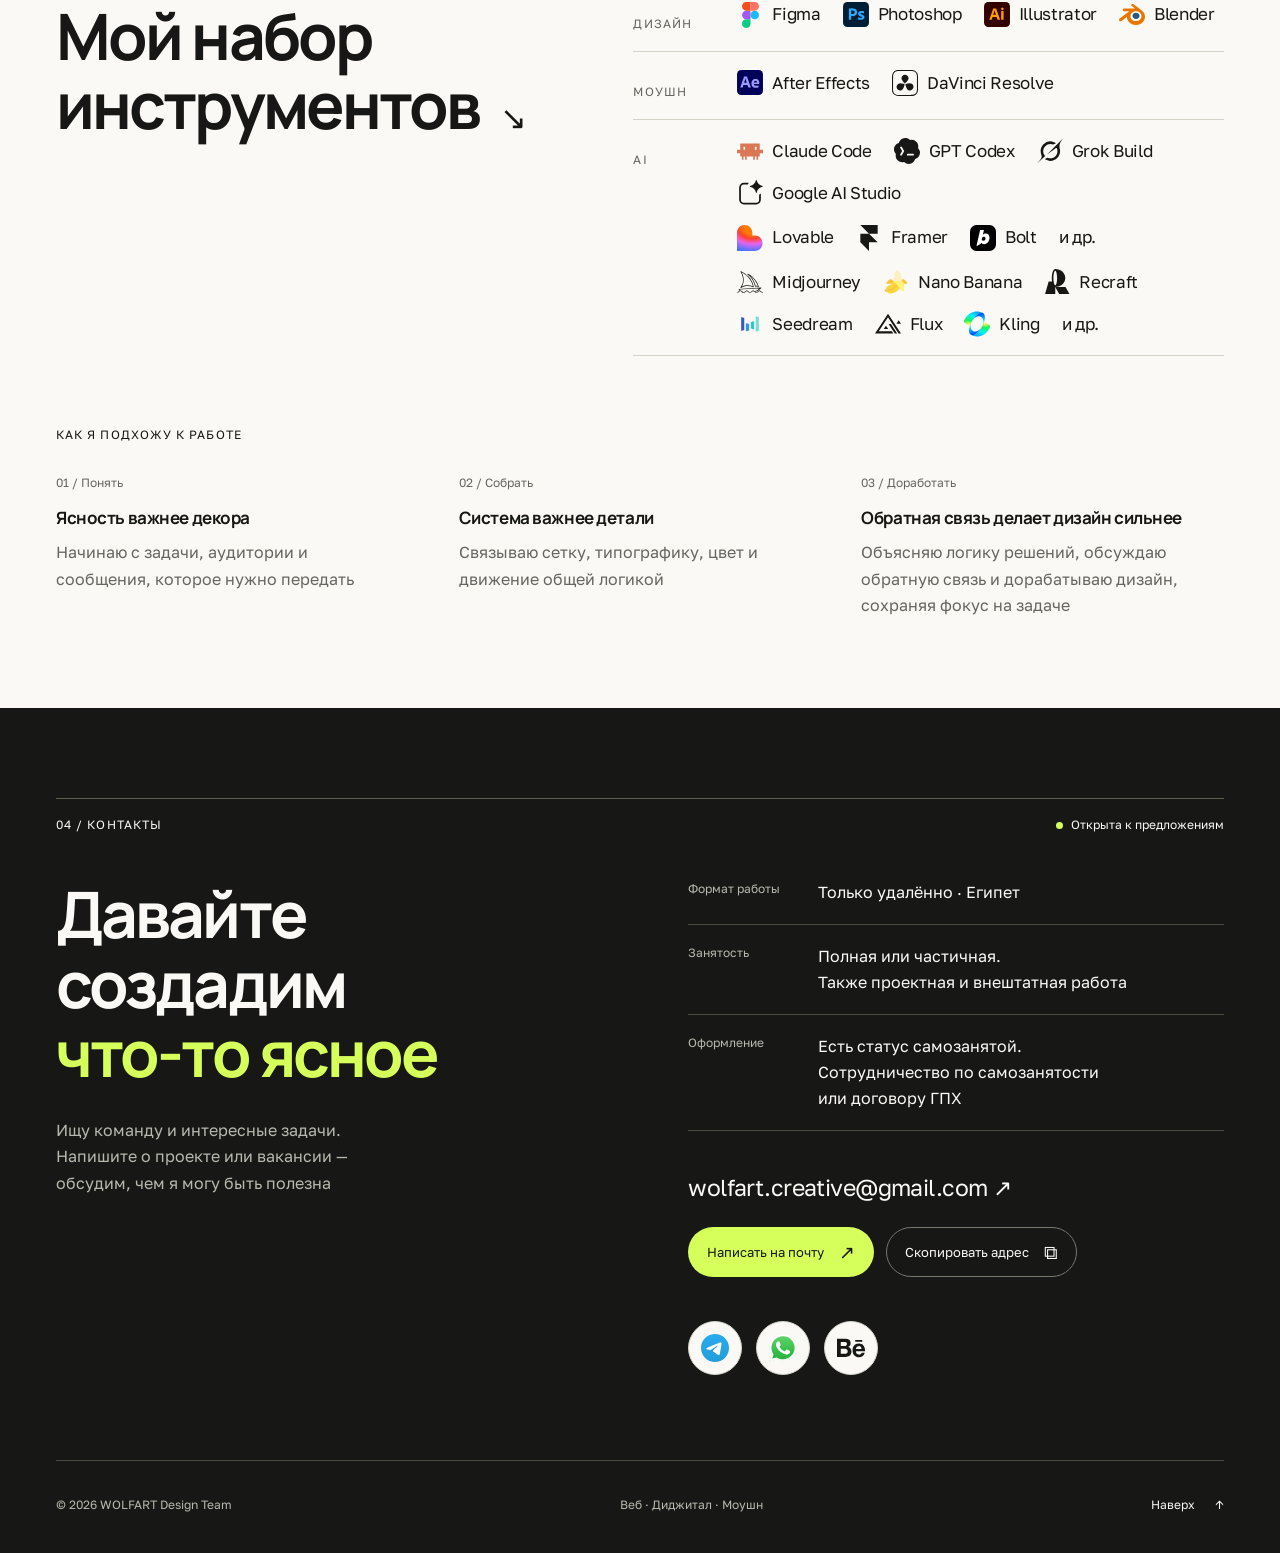
==== commit bd953cd4: "Use horizontal TISHE campaign artwork and original cover footer" ====
--- a/index.html
+++ b/index.html
@@ -89,8 +89,12 @@
           <a class="case-card-link" href="https://wolfcubmusic.github.io/portfolio/mesto.html" target="_blank" rel="noopener noreferrer">Смотреть кейс →</a>
         </article>
         <article class="project" id="work-tishe">
-          <a class="real-preview case-cover" href="https://wolfcubmusic.github.io/portfolio/tishe.html" target="_blank" rel="noopener noreferrer" aria-label="ТИШЕ — открыть рекламный кейс">
-            <img src="https://raw.githubusercontent.com/wolfcubmusic/portfolio/main/assets/images/tishe/cover.webp" alt="ТИШЕ: девушка в наушниках, «Город на минимуме»" loading="lazy" decoding="async" width="808" height="632">
+          <a class="real-preview case-cover tishe-cover" href="https://wolfcubmusic.github.io/portfolio/tishe.html" target="_blank" rel="noopener noreferrer" aria-label="ТИШЕ — открыть рекламный кейс">
+            <img src="https://raw.githubusercontent.com/wolfcubmusic/portfolio/main/assets/images/tishe/banner.webp" alt="ТИШЕ: горизонтальный баннер «Город на минимуме» с девушкой в наушниках и городской миниатюрой" loading="lazy" decoding="async" width="1200" height="690">
+            <span class="tishe-cover-footer" aria-hidden="true">
+              <strong>ТИШЕ / Рекламная кампания</strong>
+              <span>Город на минимуме</span>
+            </span>
           </a>
           <div class="project-meta"><span class="eyebrow">Рекламная кампания</span><span class="status">Campaign</span></div>
           <h4><a href="https://wolfcubmusic.github.io/portfolio/tishe.html" target="_blank" rel="noopener noreferrer">ТИШЕ ↗</a></h4>
--- a/assets--styles.css
+++ b/assets--styles.css
@@ -1342,3 +1342,13 @@
 
 /* Published SBORKA case previews */
 .real-preview{display:block;overflow:hidden;border-radius:8px;border:1px solid var(--line,#d2d3c9)}.real-preview img{display:block;width:100%;height:auto;transition:transform .25s}.real-preview:hover img{transform:scale(1.015)}.project h4 a{text-decoration:none}.case-card-link{display:inline-block;margin-top:18px;text-underline-offset:5px;font-size:14px}
+
+
+/* Portfolio expansion · preserve WOLFART typography and grid */
+.portfolio-heading{margin-top:70px}
+.portfolio-grid .case-cover{aspect-ratio:4/3;display:block;overflow:hidden;background:var(--surface);border:1px solid var(--line);border-radius:8px}
+.portfolio-grid .case-cover img{width:100%;height:100%;object-fit:contain;object-position:center;transition:transform .25s ease}
+.portfolio-grid .case-cover:hover img{transform:scale(1.018)}
+.portfolio-grid .project-meta{flex-wrap:wrap}
+@media(max-width:760px){.portfolio-heading{margin-top:52px}.portfolio-grid{grid-template-columns:1fr;gap:42px}.portfolio-heading{align-items:flex-start;flex-wrap:wrap}}
+@media(prefers-reduced-motion:reduce){.portfolio-grid .case-cover img{transition:none}.portfolio-grid .case-cover:hover img{transform:none}}
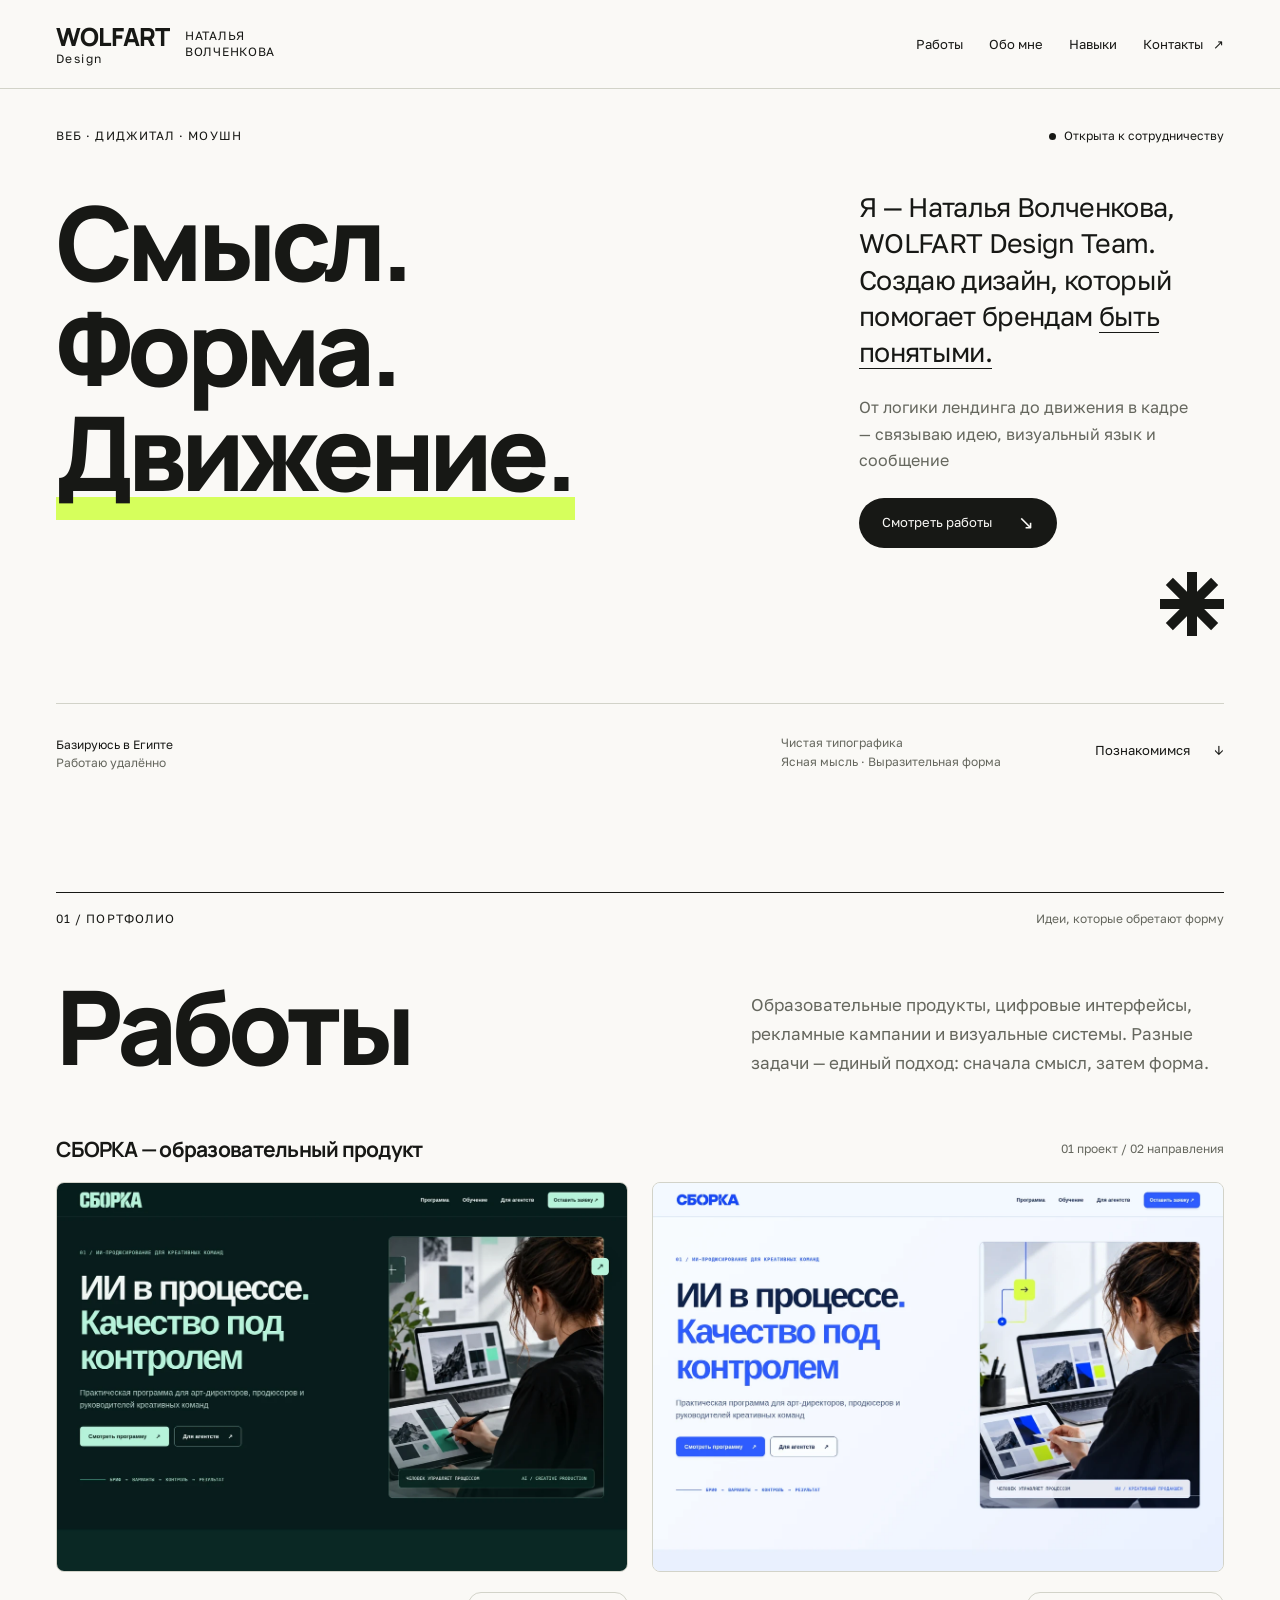
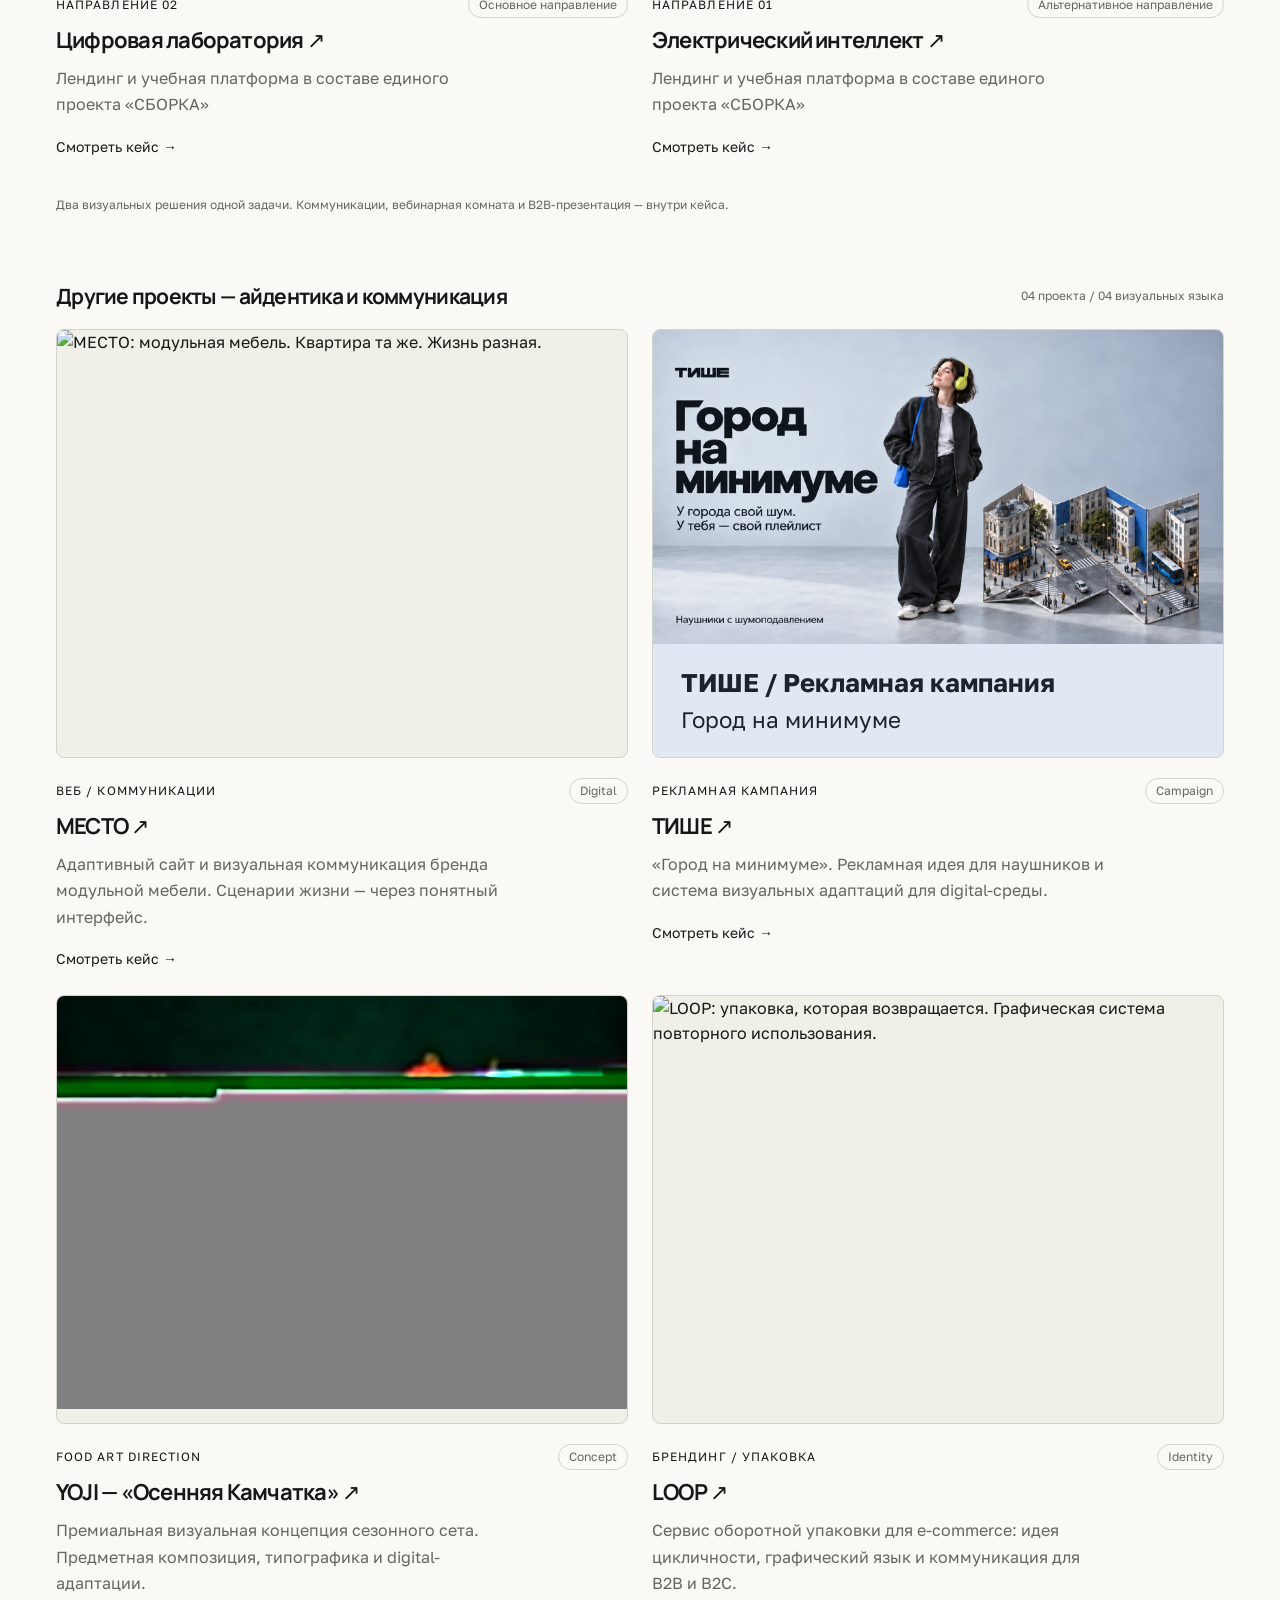
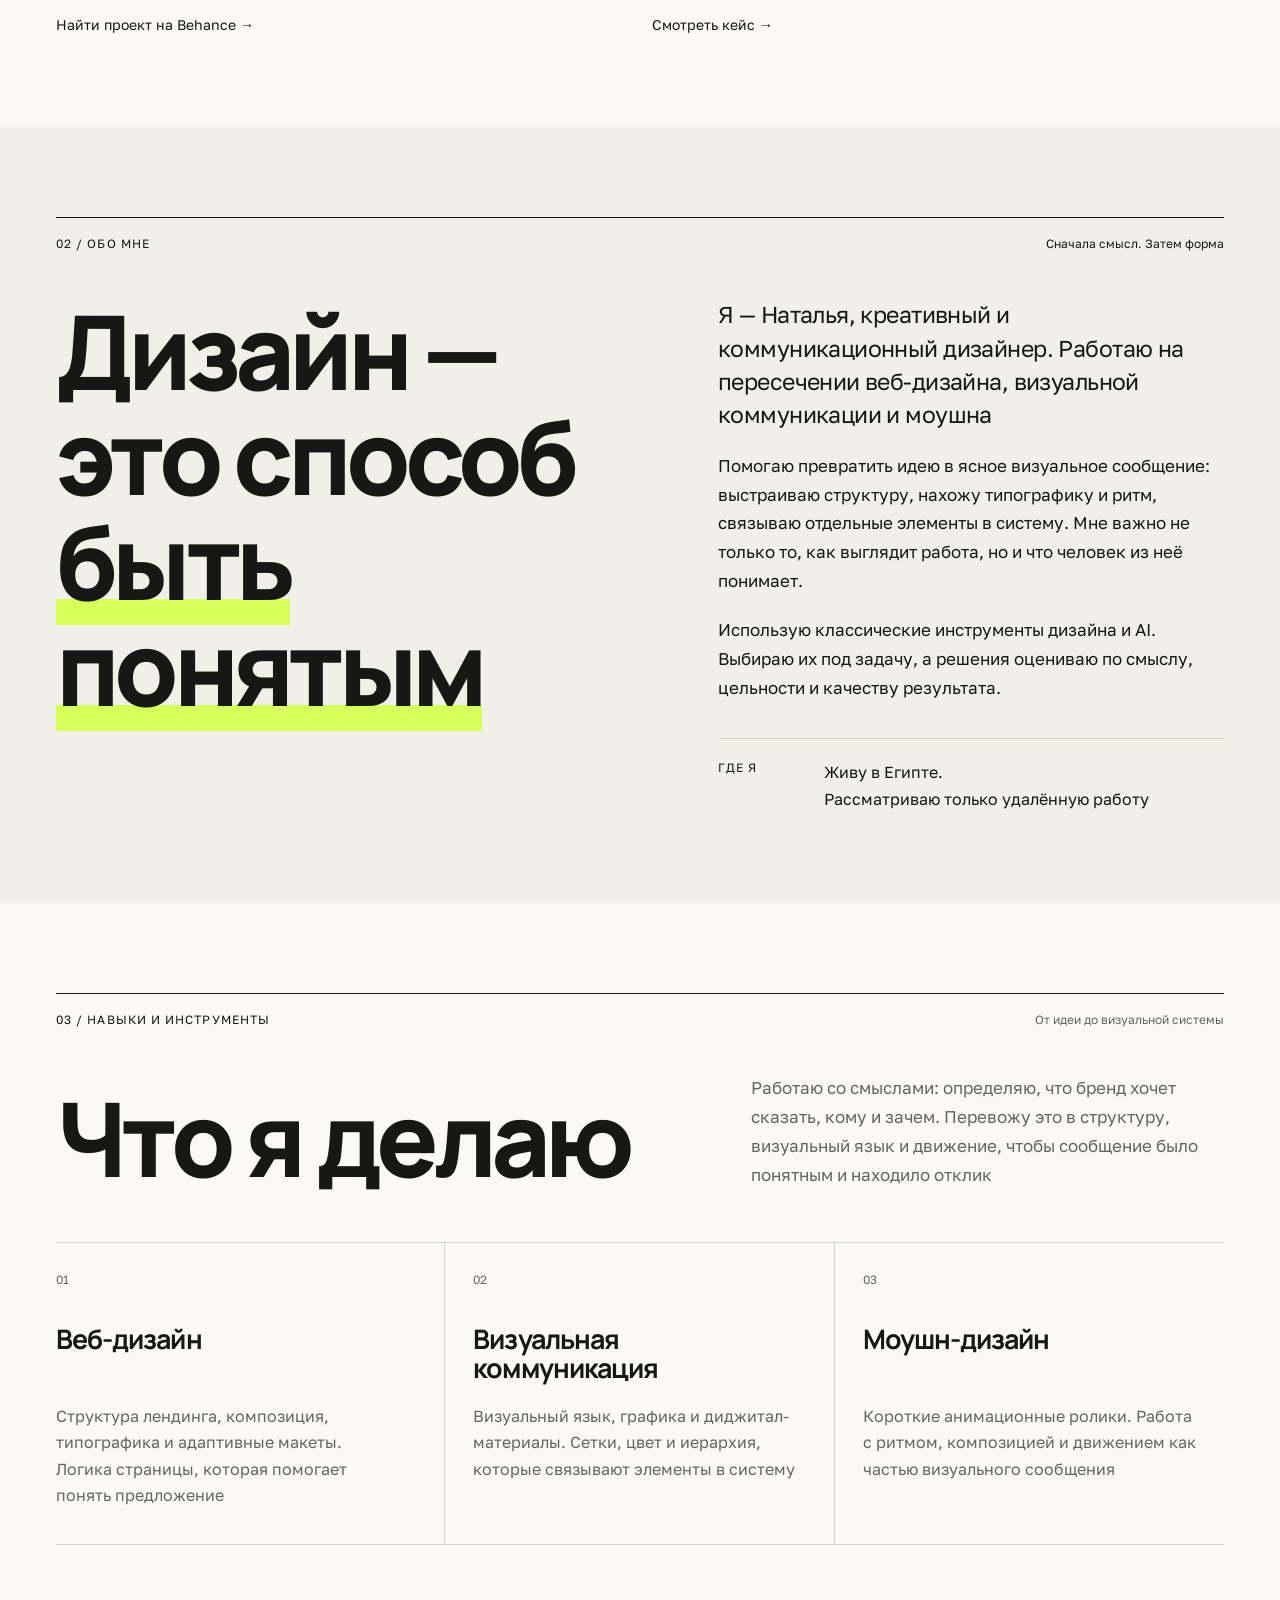
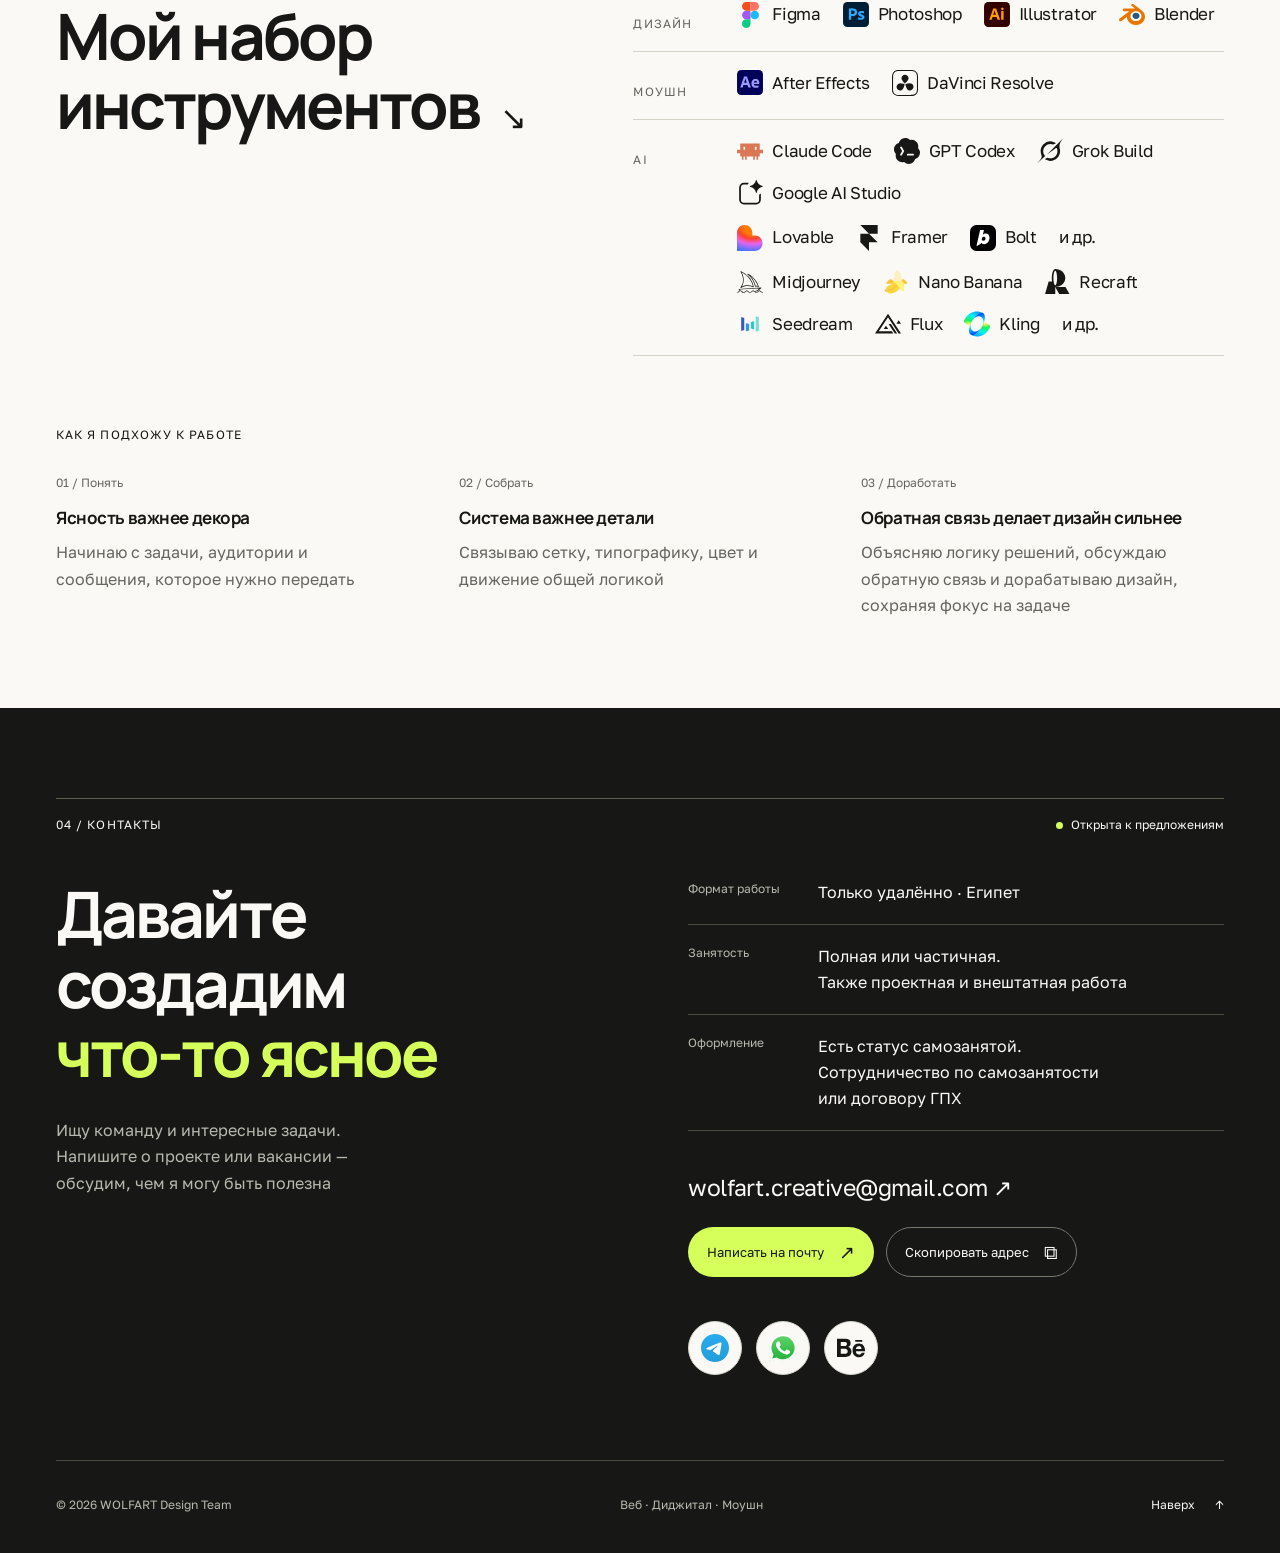
==== commit 06413953: "Fix YOJI and TISHE covers with local approved horizontal assets" ====
--- a/index.html
+++ b/index.html
@@ -90,7 +90,7 @@
         </article>
         <article class="project" id="work-tishe">
           <a class="real-preview case-cover tishe-cover" href="https://wolfcubmusic.github.io/portfolio/tishe.html" target="_blank" rel="noopener noreferrer" aria-label="ТИШЕ — открыть рекламный кейс">
-            <img src="https://raw.githubusercontent.com/wolfcubmusic/portfolio/main/assets/images/tishe/banner.webp" alt="ТИШЕ: горизонтальный баннер «Город на минимуме» с девушкой в наушниках и городской миниатюрой" loading="lazy" decoding="async" width="1200" height="690">
+            <img src="assets--case-tishe-horizontal.webp" alt="ТИШЕ: горизонтальный баннер «Город на минимуме» с девушкой в наушниках и городской миниатюрой" loading="lazy" decoding="async" width="1200" height="690">
             <span class="tishe-cover-footer" aria-hidden="true">
               <strong>ТИШЕ / Рекламная кампания</strong>
               <span>Город на минимуме</span>
@@ -103,7 +103,7 @@
         </article>
         <article class="project" id="work-yoji">
           <a class="real-preview case-cover" href="https://www.behance.net/natalyavolchen1" target="_blank" rel="noopener noreferrer" aria-label="YOJI — перейти в Behance-портфолио">
-            <img src="assets--case-yoji.webp" alt="YOJI: «Осенняя Камчатка», ролл с икрой на клешне краба" loading="lazy" decoding="async" width="1448" height="1086">
+            <img src="assets--case-yoji.jpg" alt="YOJI: «Осенняя Камчатка», ролл с икрой на клешне краба" loading="lazy" decoding="async" width="1448" height="1086">
           </a>
           <div class="project-meta"><span class="eyebrow">Food Art Direction</span><span class="status">Concept</span></div>
           <h4><a href="https://www.behance.net/natalyavolchen1" target="_blank" rel="noopener noreferrer">YOJI — «Осенняя Камчатка» ↗</a></h4>
--- a/assets--styles.css
+++ b/assets--styles.css
@@ -1352,3 +1352,20 @@
 .portfolio-grid .project-meta{flex-wrap:wrap}
 @media(max-width:760px){.portfolio-heading{margin-top:52px}.portfolio-grid{grid-template-columns:1fr;gap:42px}.portfolio-heading{align-items:flex-start;flex-wrap:wrap}}
 @media(prefers-reduced-motion:reduce){.portfolio-grid .case-cover img{transition:none}.portfolio-grid .case-cover:hover img{transform:none}}
+
+/* Original horizontal TISHE art + editorial footer: preserve the approved cover layout */
+.portfolio-grid .tishe-cover{display:flex;flex-direction:column;background:#e1e8f3}
+.portfolio-grid .tishe-cover img{width:100%;height:73.6%;flex:0 0 73.6%;object-fit:cover;object-position:center;transition:none}
+.portfolio-grid .tishe-cover:hover img{transform:none}
+.portfolio-grid .tishe-cover .tishe-cover-footer{flex:1;min-height:0;display:flex;flex-direction:column;justify-content:center;gap:clamp(3px,.8vw,12px);padding:clamp(9px,2.2vw,30px);background:#e1e8f3;color:#1b242e;font-family:var(--font-body);line-height:1.15}
+.portfolio-grid .tishe-cover-footer strong{font-size:clamp(13px,2vw,30px);font-weight:700}
+.portfolio-grid .tishe-cover-footer span{font-size:clamp(12px,1.75vw,26px);font-weight:400}
+@media(max-width:760px){
+  .portfolio-grid .tishe-cover .tishe-cover-footer{padding:clamp(10px,3.4vw,28px)}
+  .portfolio-grid .tishe-cover-footer strong{font-size:clamp(14px,4vw,24px)}
+  .portfolio-grid .tishe-cover-footer span{font-size:clamp(12px,3.3vw,20px)}
+}
+
+/* 2026-10-20: stable horizontal previews for TISHE / YOJI. */
+.portfolio-grid .tishe-cover img{display:block;object-fit:cover;object-position:center;width:100%;height:73.6%}
+.portfolio-grid #work-yoji .case-cover img{display:block;width:100%;height:100%;object-fit:contain;object-position:center}
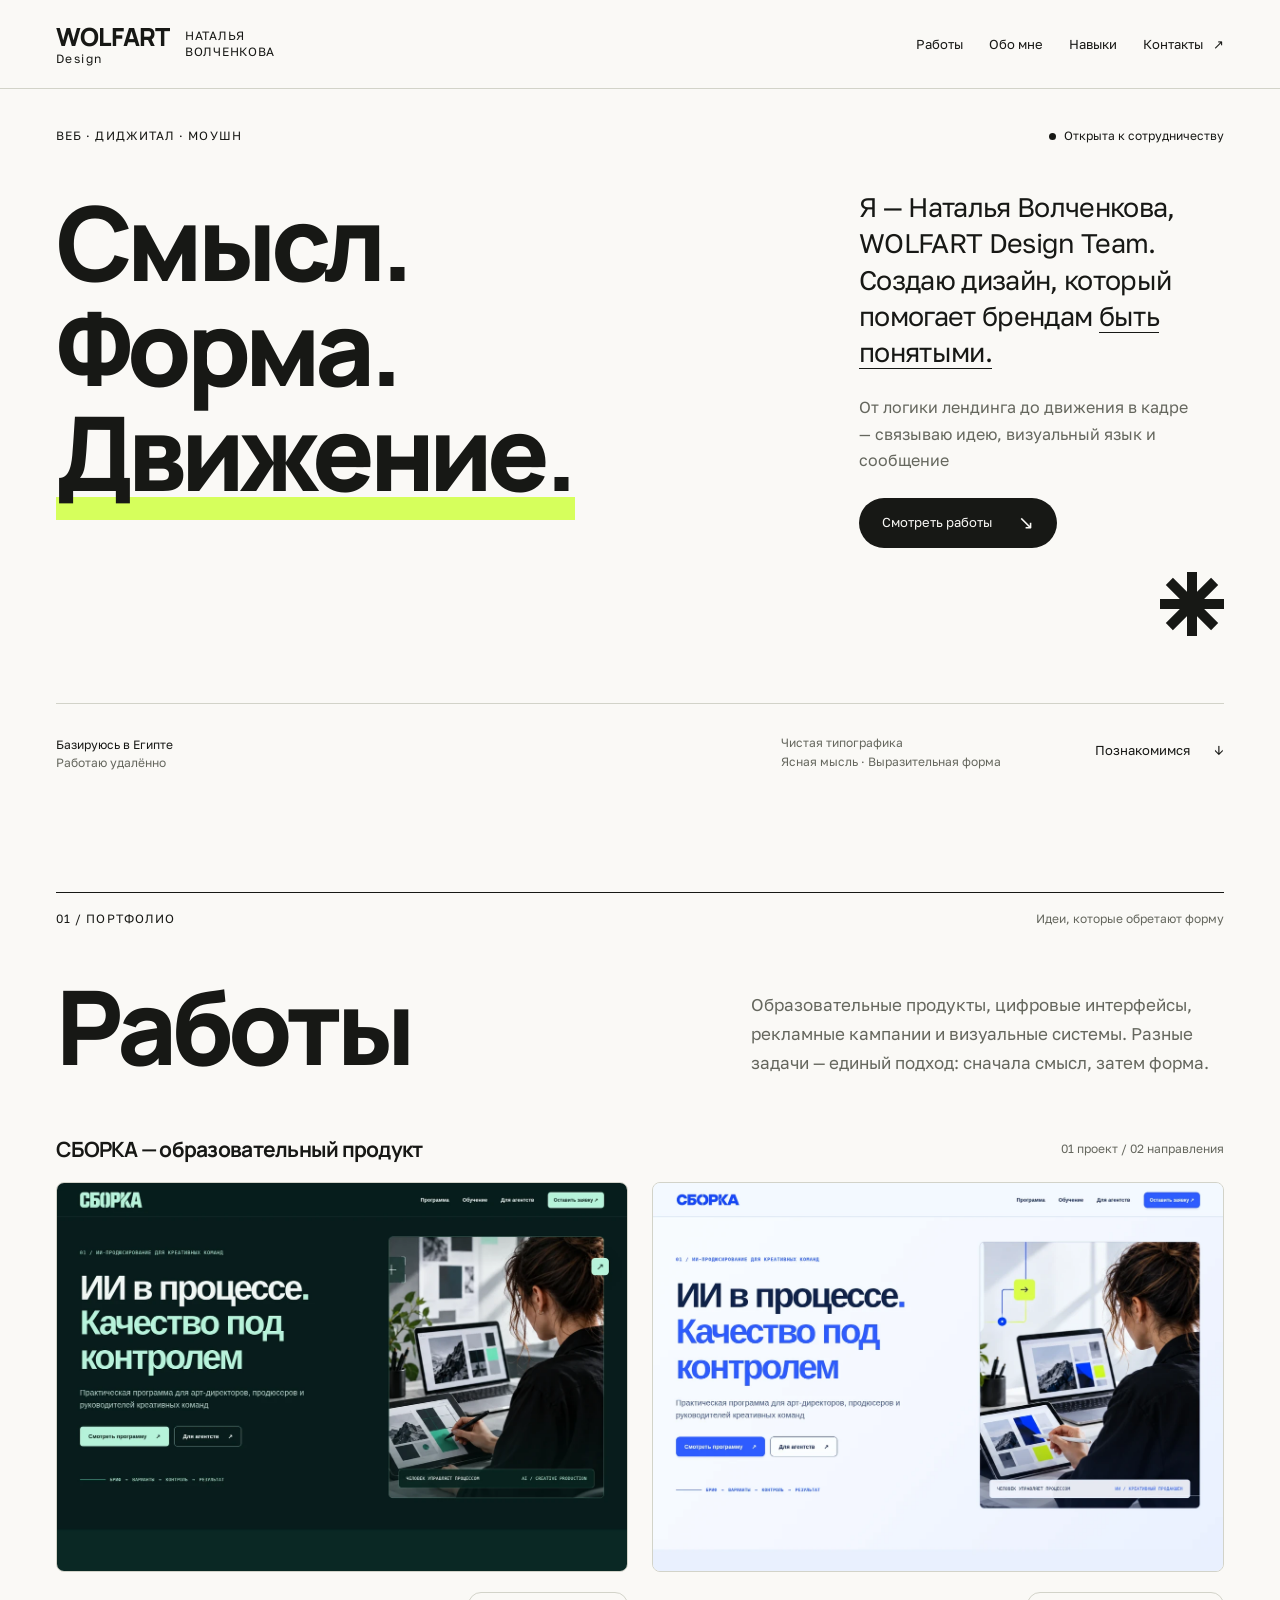
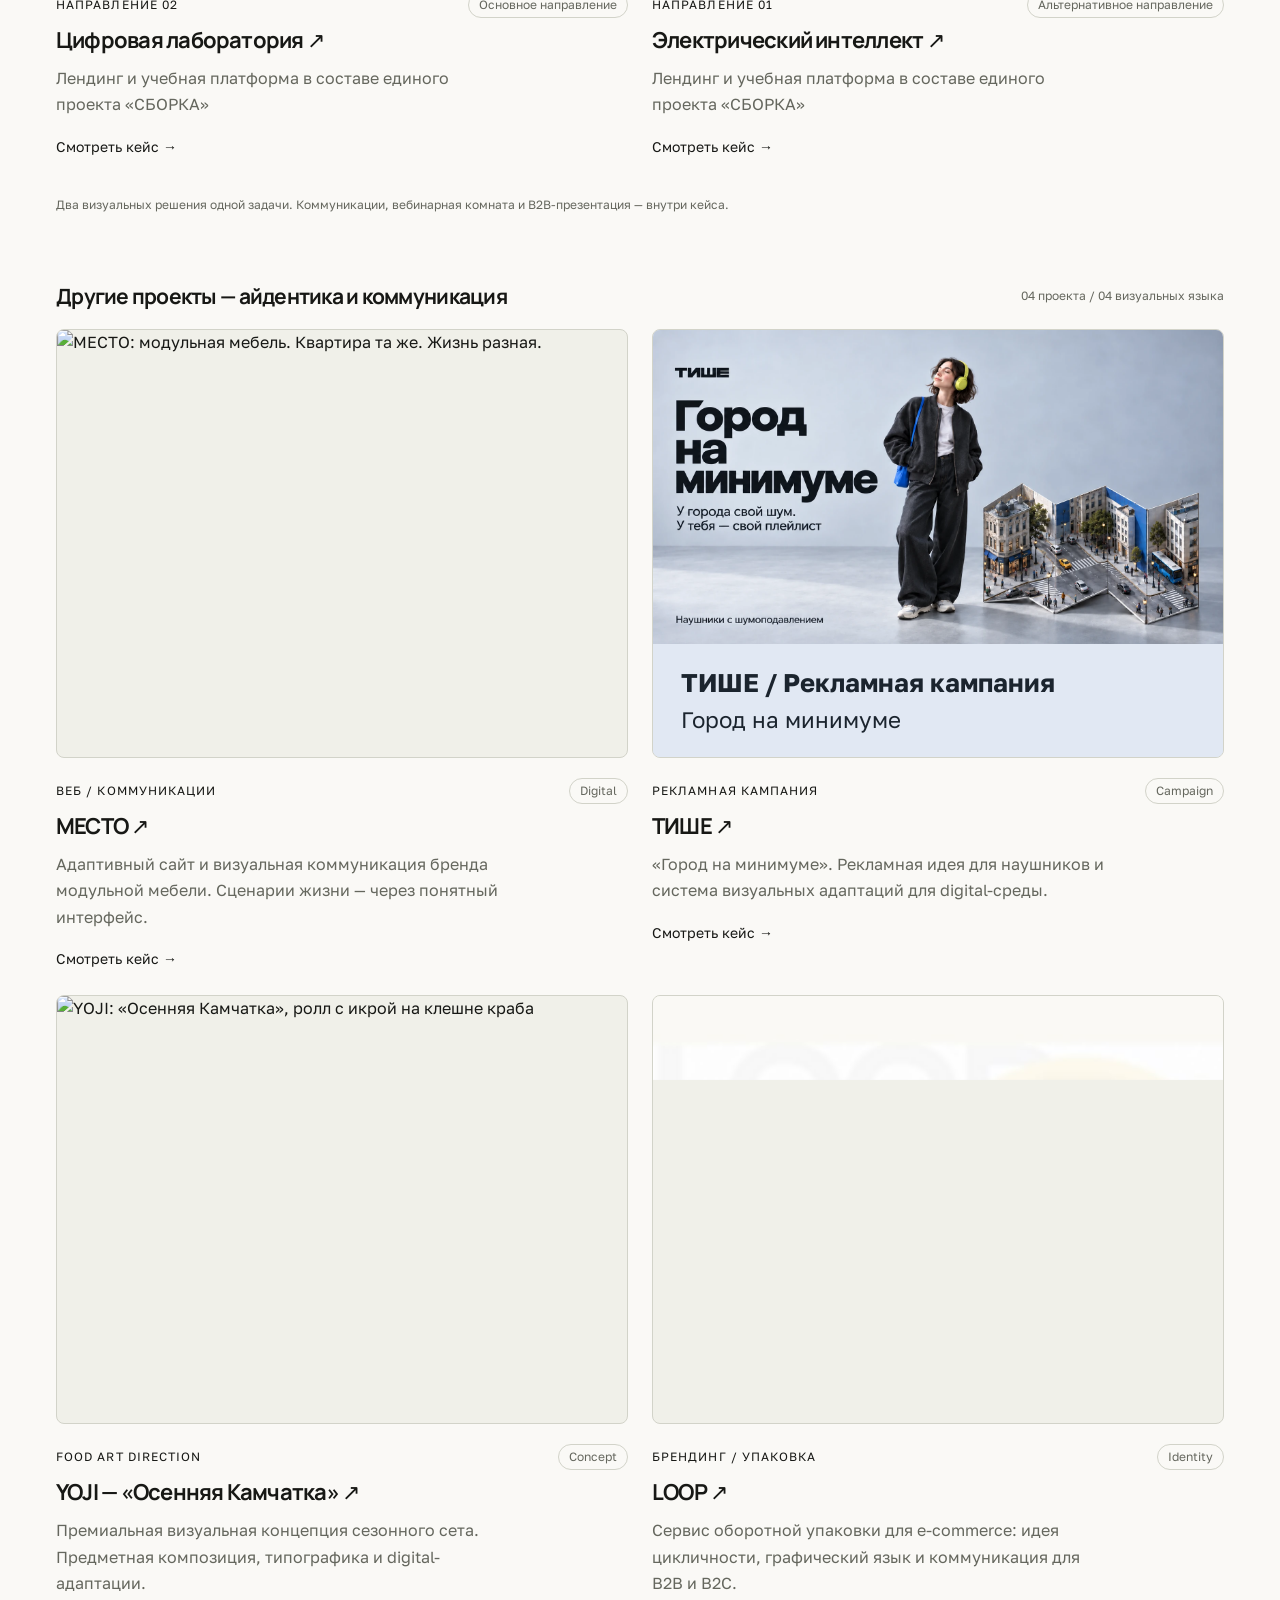
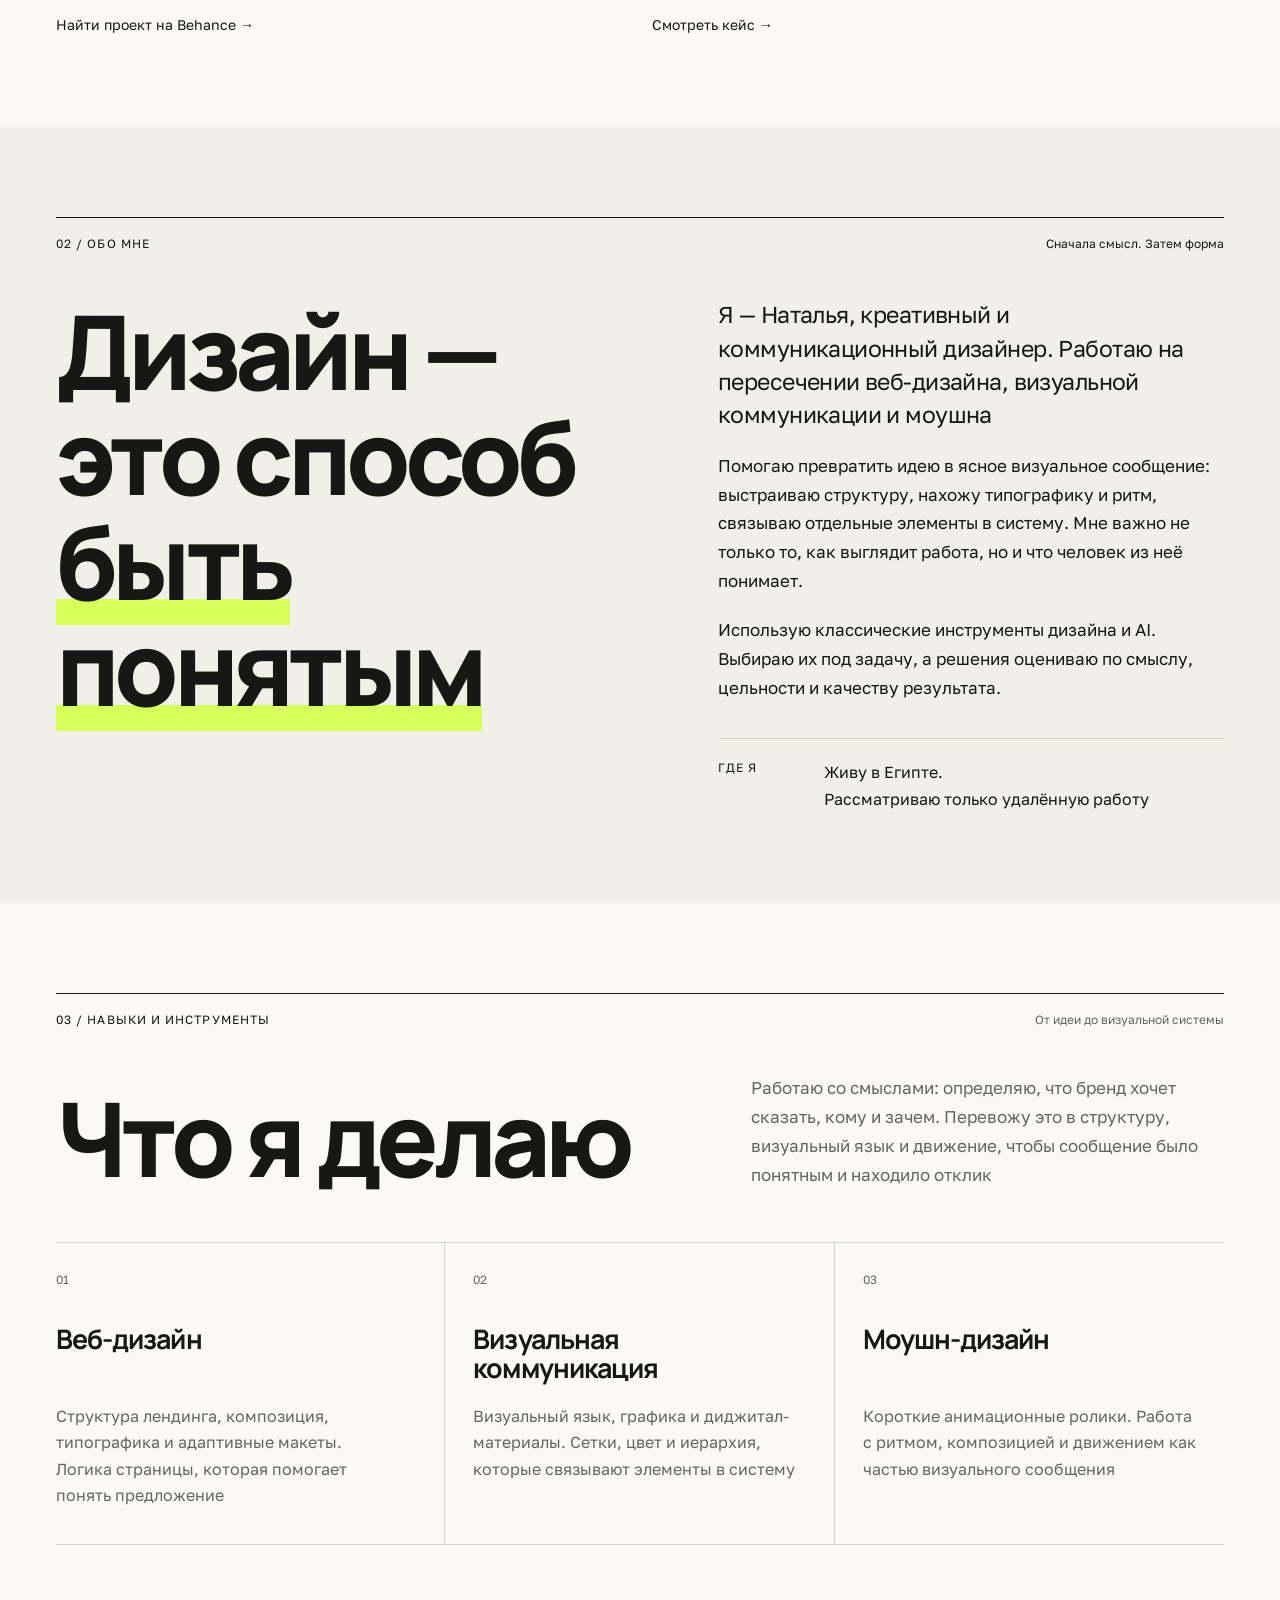
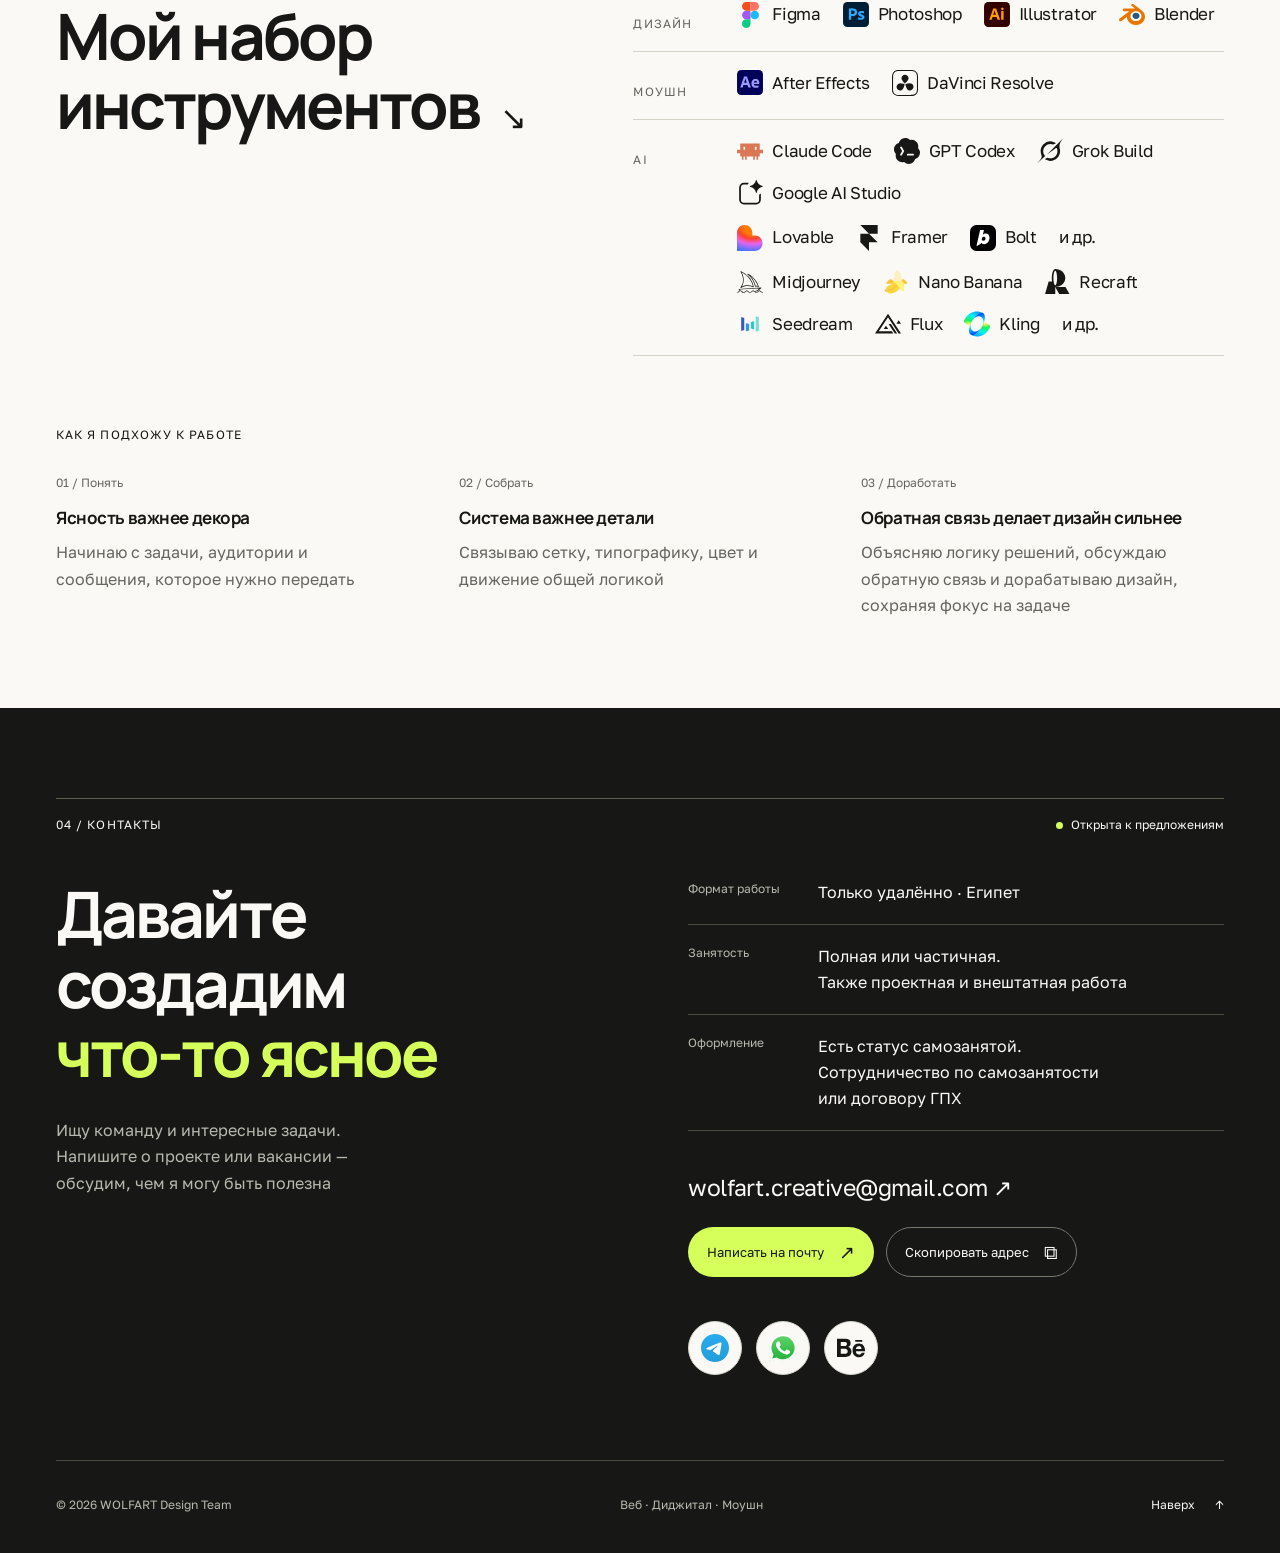
==== commit 2250ddd2: "Use approved full-width LOOP and YOJI covers with cache-busted assets" ====
--- a/index.html
+++ b/index.html
@@ -103,7 +103,7 @@
         </article>
         <article class="project" id="work-yoji">
           <a class="real-preview case-cover" href="https://www.behance.net/natalyavolchen1" target="_blank" rel="noopener noreferrer" aria-label="YOJI — перейти в Behance-портфолио">
-            <img src="assets--case-yoji.jpg" alt="YOJI: «Осенняя Камчатка», ролл с икрой на клешне краба" loading="lazy" decoding="async" width="1448" height="1086">
+            <img src="assets--case-yoji-v2.jpg" alt="YOJI: «Осенняя Камчатка», ролл с икрой на клешне краба" loading="lazy" decoding="async" width="1448" height="1086">
           </a>
           <div class="project-meta"><span class="eyebrow">Food Art Direction</span><span class="status">Concept</span></div>
           <h4><a href="https://www.behance.net/natalyavolchen1" target="_blank" rel="noopener noreferrer">YOJI — «Осенняя Камчатка» ↗</a></h4>
@@ -112,7 +112,7 @@
         </article>
         <article class="project" id="work-loop">
           <a class="real-preview case-cover" href="https://wolfcubmusic.github.io/portfolio/loop.html" target="_blank" rel="noopener noreferrer" aria-label="LOOP — открыть кейс дизайна упаковки">
-            <img src="https://raw.githubusercontent.com/wolfcubmusic/portfolio/main/assets/loop/images/cover.webp" alt="LOOP: упаковка, которая возвращается. Графическая система повторного использования." loading="lazy" decoding="async" width="1278" height="1000">
+            <img src="assets--case-loop-v2.jpg" alt="LOOP: упаковка, которая возвращается. Графическая система повторного использования." loading="lazy" decoding="async" width="1278" height="1000">
           </a>
           <div class="project-meta"><span class="eyebrow">Брендинг / Упаковка</span><span class="status">Identity</span></div>
           <h4><a href="https://wolfcubmusic.github.io/portfolio/loop.html" target="_blank" rel="noopener noreferrer">LOOP ↗</a></h4>
--- a/assets--styles.css
+++ b/assets--styles.css
@@ -1369,3 +1369,6 @@
 /* 2026-10-20: stable horizontal previews for TISHE / YOJI. */
 .portfolio-grid .tishe-cover img{display:block;object-fit:cover;object-position:center;width:100%;height:73.6%}
 .portfolio-grid #work-yoji .case-cover img{display:block;width:100%;height:100%;object-fit:contain;object-position:center}
+
+/* Full-width approved LOOP and YOJI portfolio preview images. */
+.portfolio-grid #work-loop .case-cover img,.portfolio-grid #work-yoji .case-cover img{display:block;width:100%;height:100%;object-fit:cover;object-position:center}
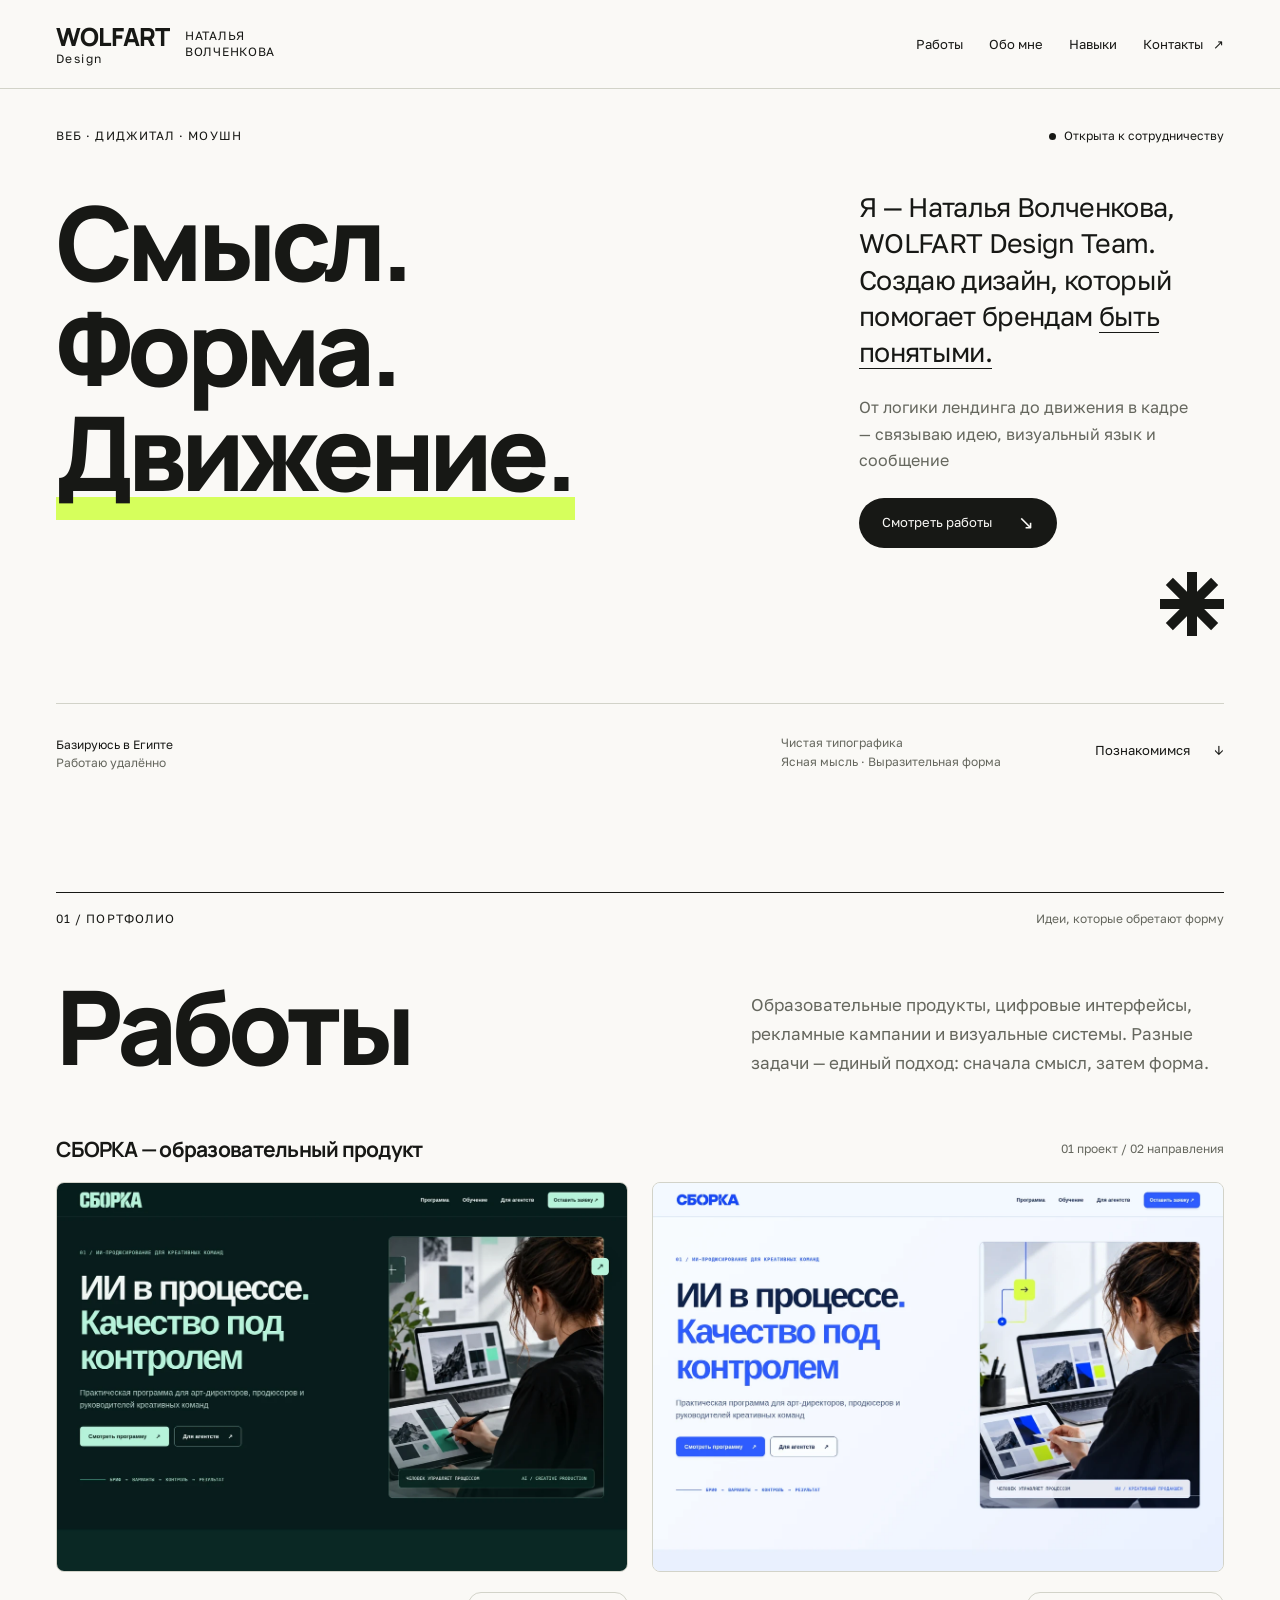
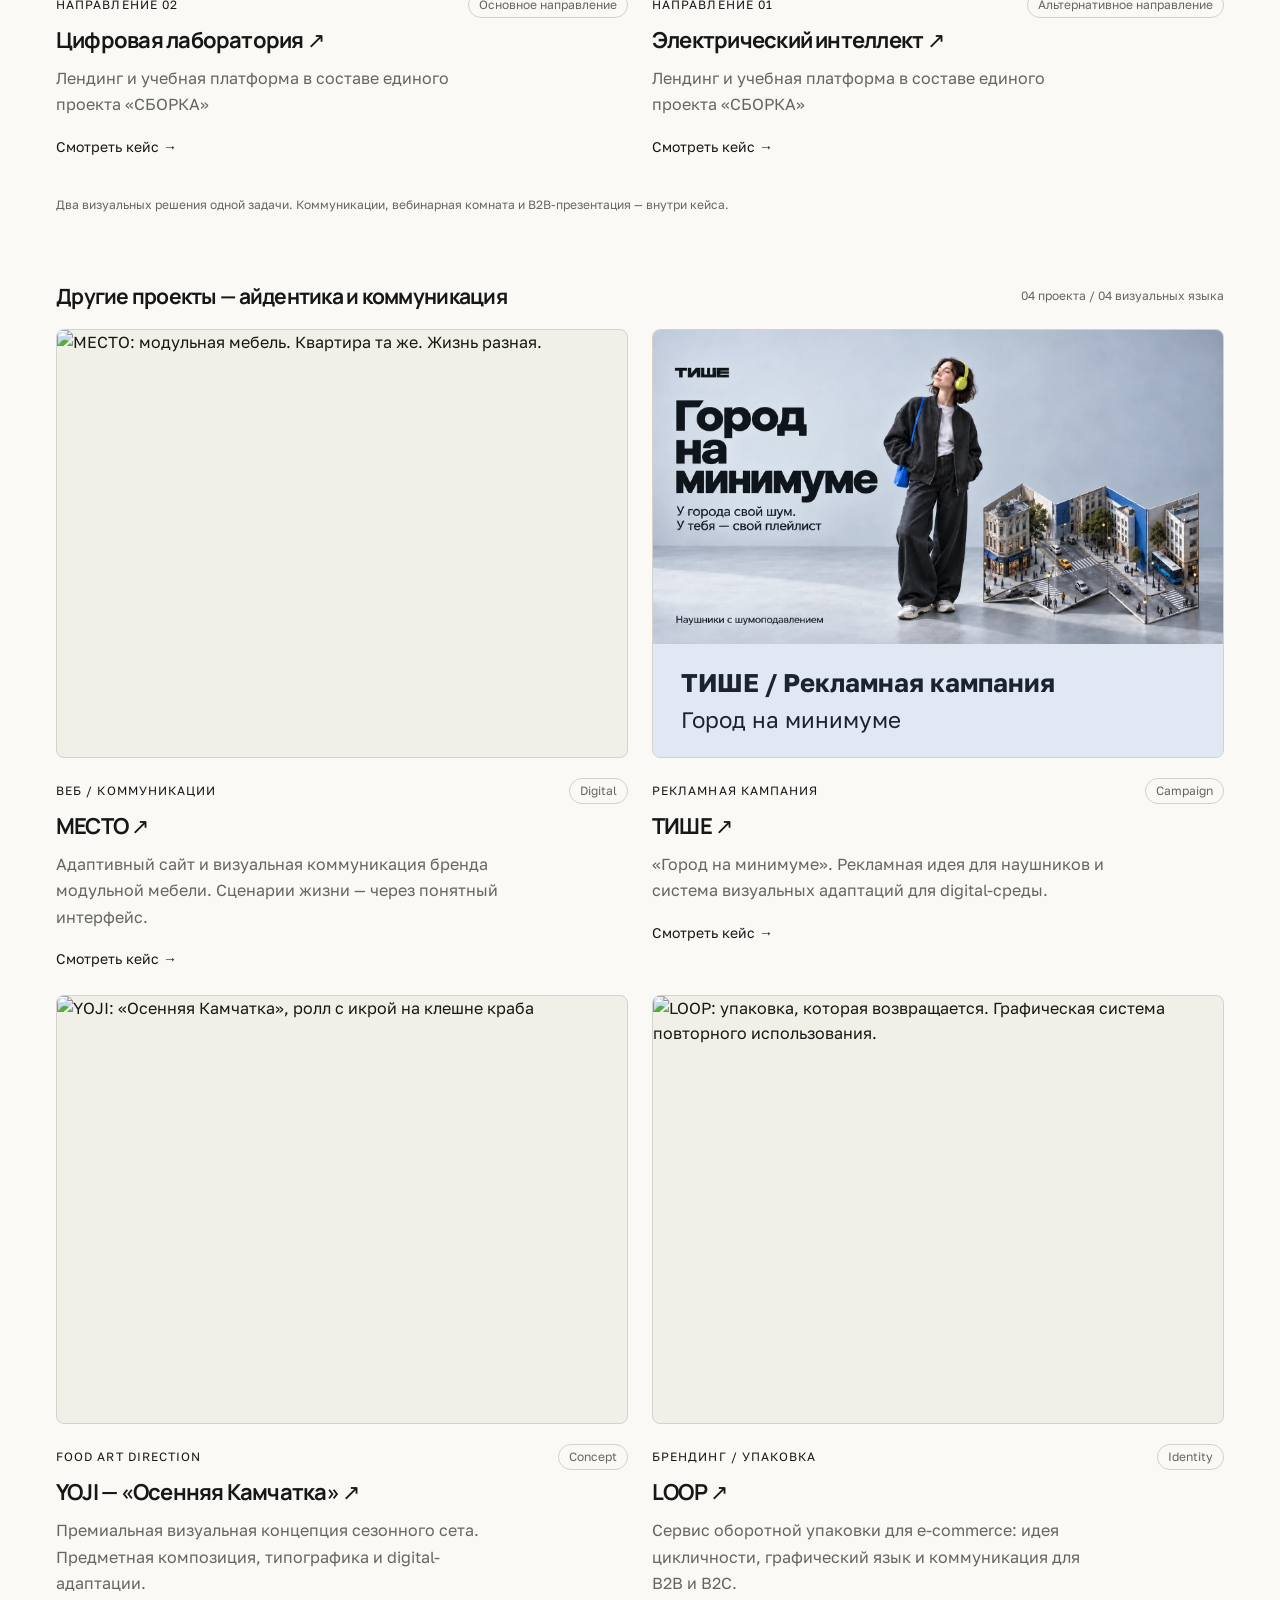
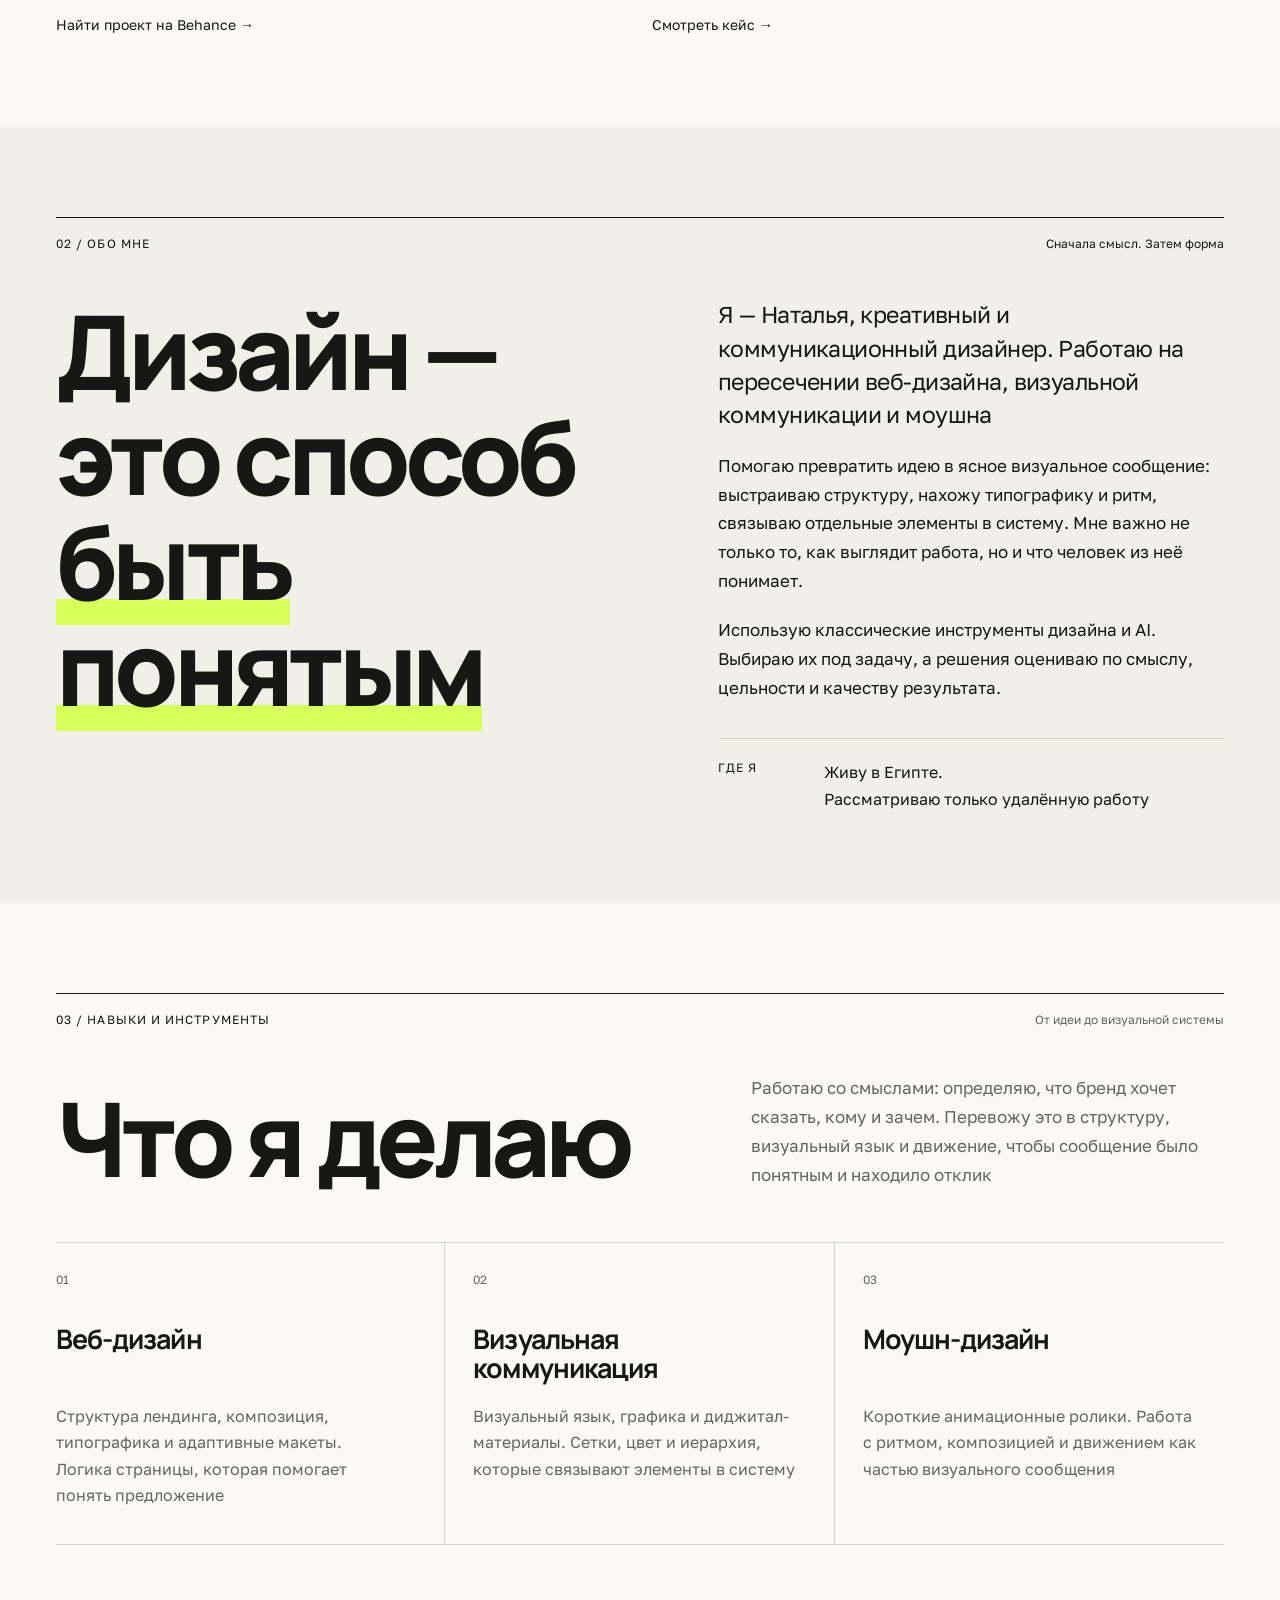
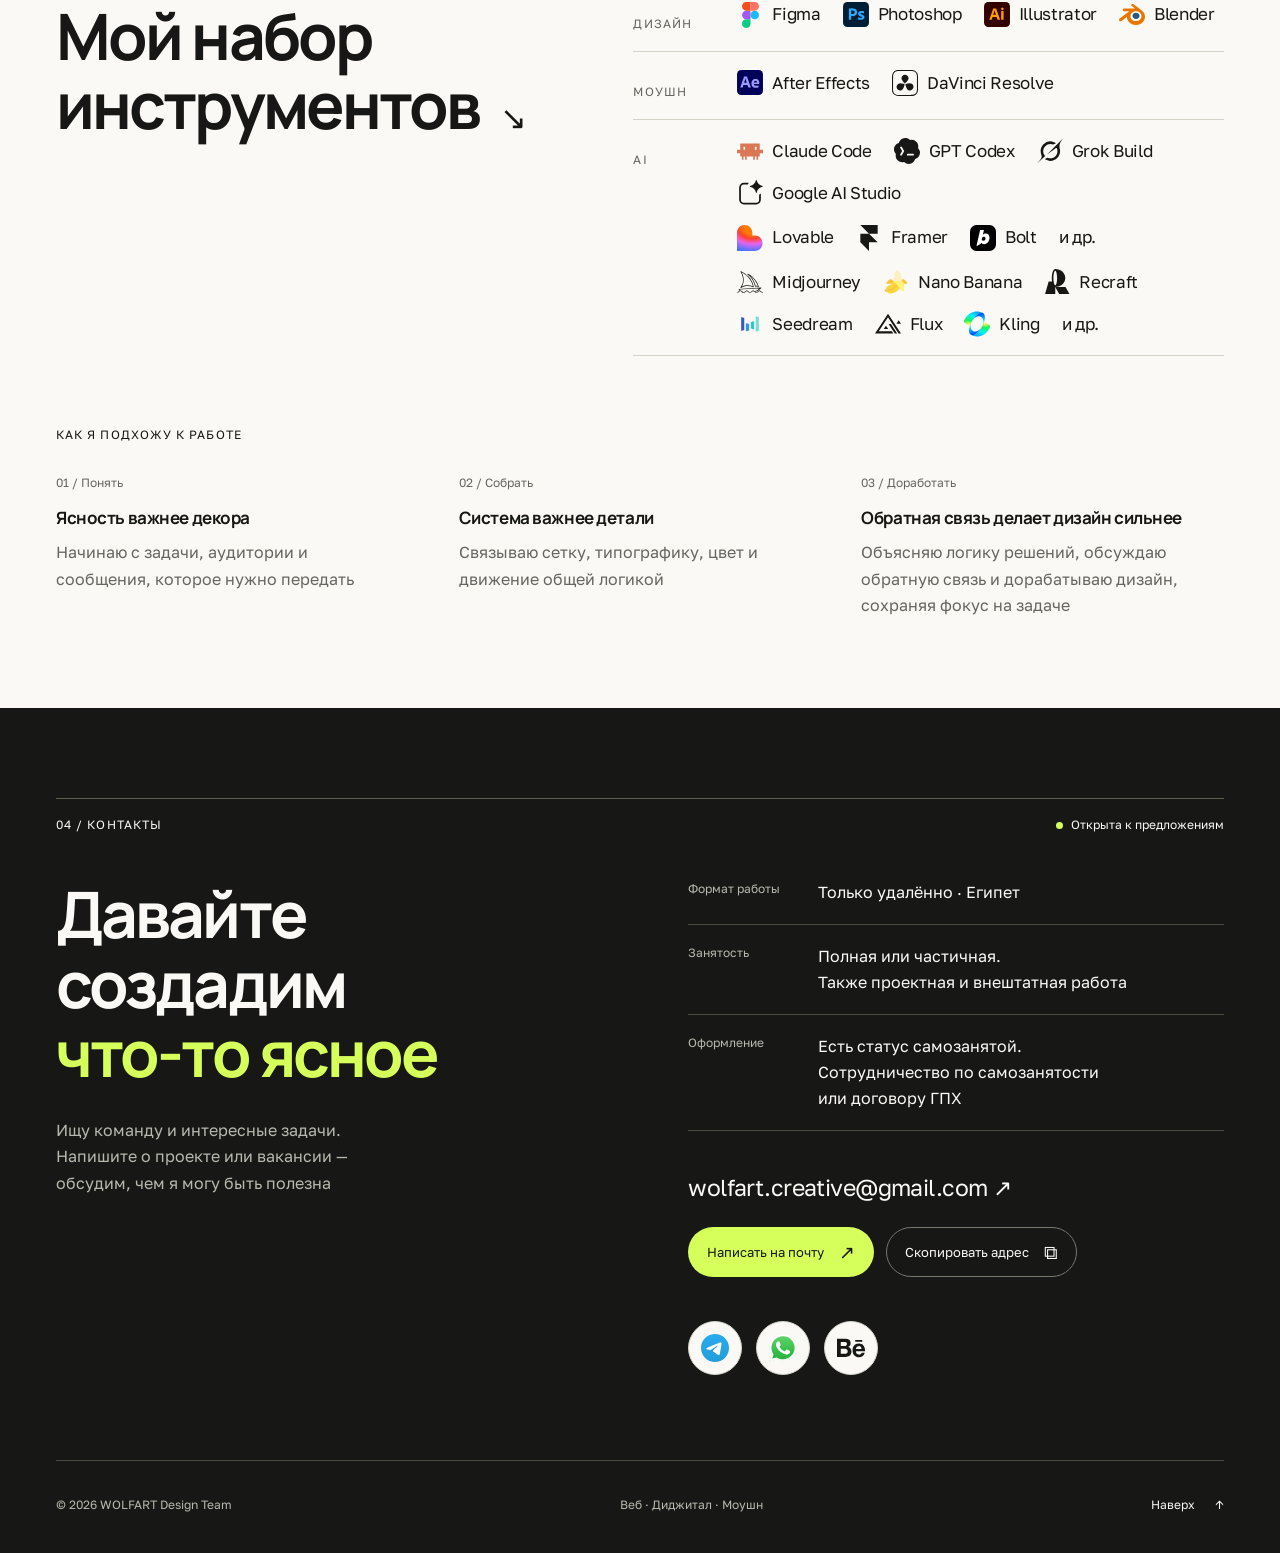
==== commit b6898260: "Repair preview sources to verified original uploaded covers" ====
--- a/index.html
+++ b/index.html
@@ -103,7 +103,7 @@
         </article>
         <article class="project" id="work-yoji">
           <a class="real-preview case-cover" href="https://www.behance.net/natalyavolchen1" target="_blank" rel="noopener noreferrer" aria-label="YOJI — перейти в Behance-портфолио">
-            <img src="assets--case-yoji-v2.jpg" alt="YOJI: «Осенняя Камчатка», ролл с икрой на клешне краба" loading="lazy" decoding="async" width="1448" height="1086">
+            <img src="https://d2ol7oe51mr4n9.cloudfront.net/user_2zV2PdAZJ8HKfqtmdirWHd0cpVq/abcab623-69fb-4ad7-b85b-a9a95a5e530e.png" alt="YOJI: «Осенняя Камчатка», ролл с икрой на клешне краба" loading="lazy" decoding="async" width="1448" height="1086">
           </a>
           <div class="project-meta"><span class="eyebrow">Food Art Direction</span><span class="status">Concept</span></div>
           <h4><a href="https://www.behance.net/natalyavolchen1" target="_blank" rel="noopener noreferrer">YOJI — «Осенняя Камчатка» ↗</a></h4>
@@ -112,7 +112,7 @@
         </article>
         <article class="project" id="work-loop">
           <a class="real-preview case-cover" href="https://wolfcubmusic.github.io/portfolio/loop.html" target="_blank" rel="noopener noreferrer" aria-label="LOOP — открыть кейс дизайна упаковки">
-            <img src="assets--case-loop-v2.jpg" alt="LOOP: упаковка, которая возвращается. Графическая система повторного использования." loading="lazy" decoding="async" width="1278" height="1000">
+            <img src="https://d2ol7oe51mr4n9.cloudfront.net/user_2zV2PdAZJ8HKfqtmdirWHd0cpVq/e435ac5b-3905-4655-baf8-aed63483bc2f.gif" alt="LOOP: упаковка, которая возвращается. Графическая система повторного использования." loading="lazy" decoding="async" width="1278" height="1000">
           </a>
           <div class="project-meta"><span class="eyebrow">Брендинг / Упаковка</span><span class="status">Identity</span></div>
           <h4><a href="https://wolfcubmusic.github.io/portfolio/loop.html" target="_blank" rel="noopener noreferrer">LOOP ↗</a></h4>
